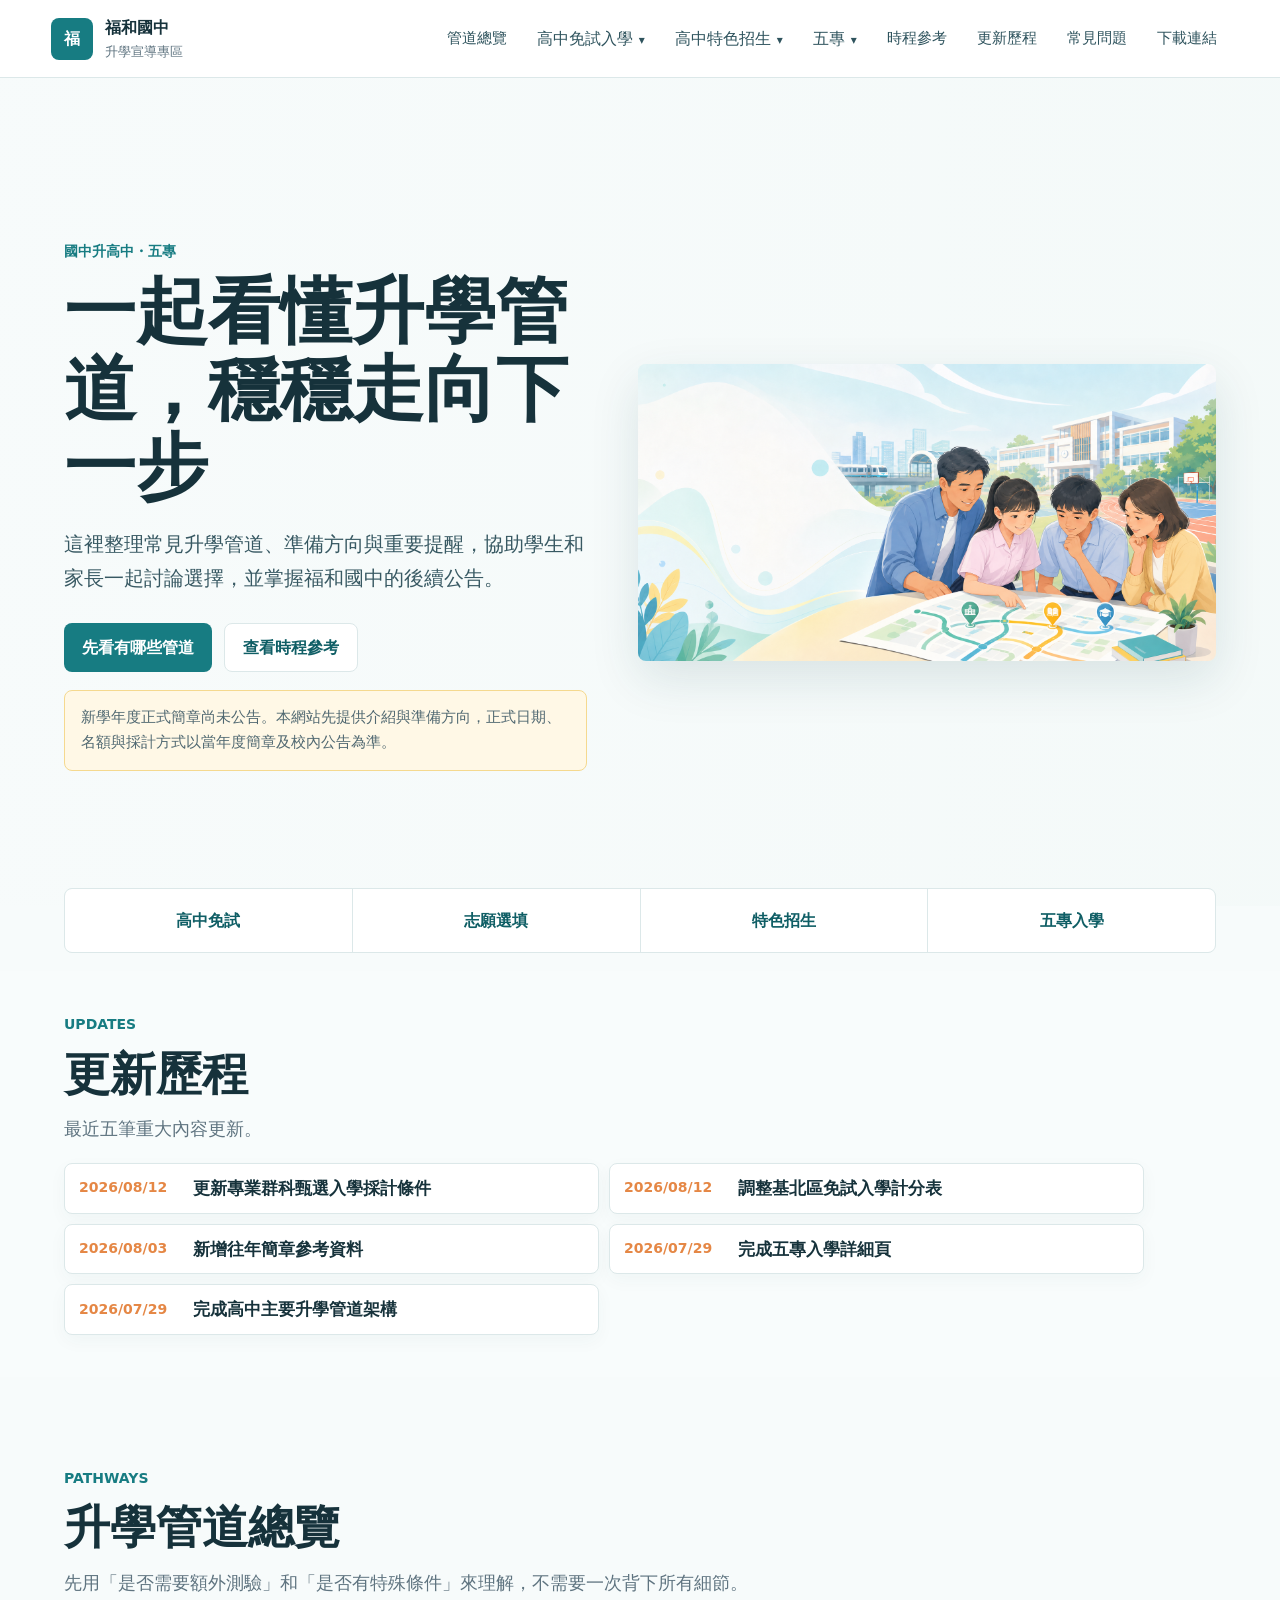
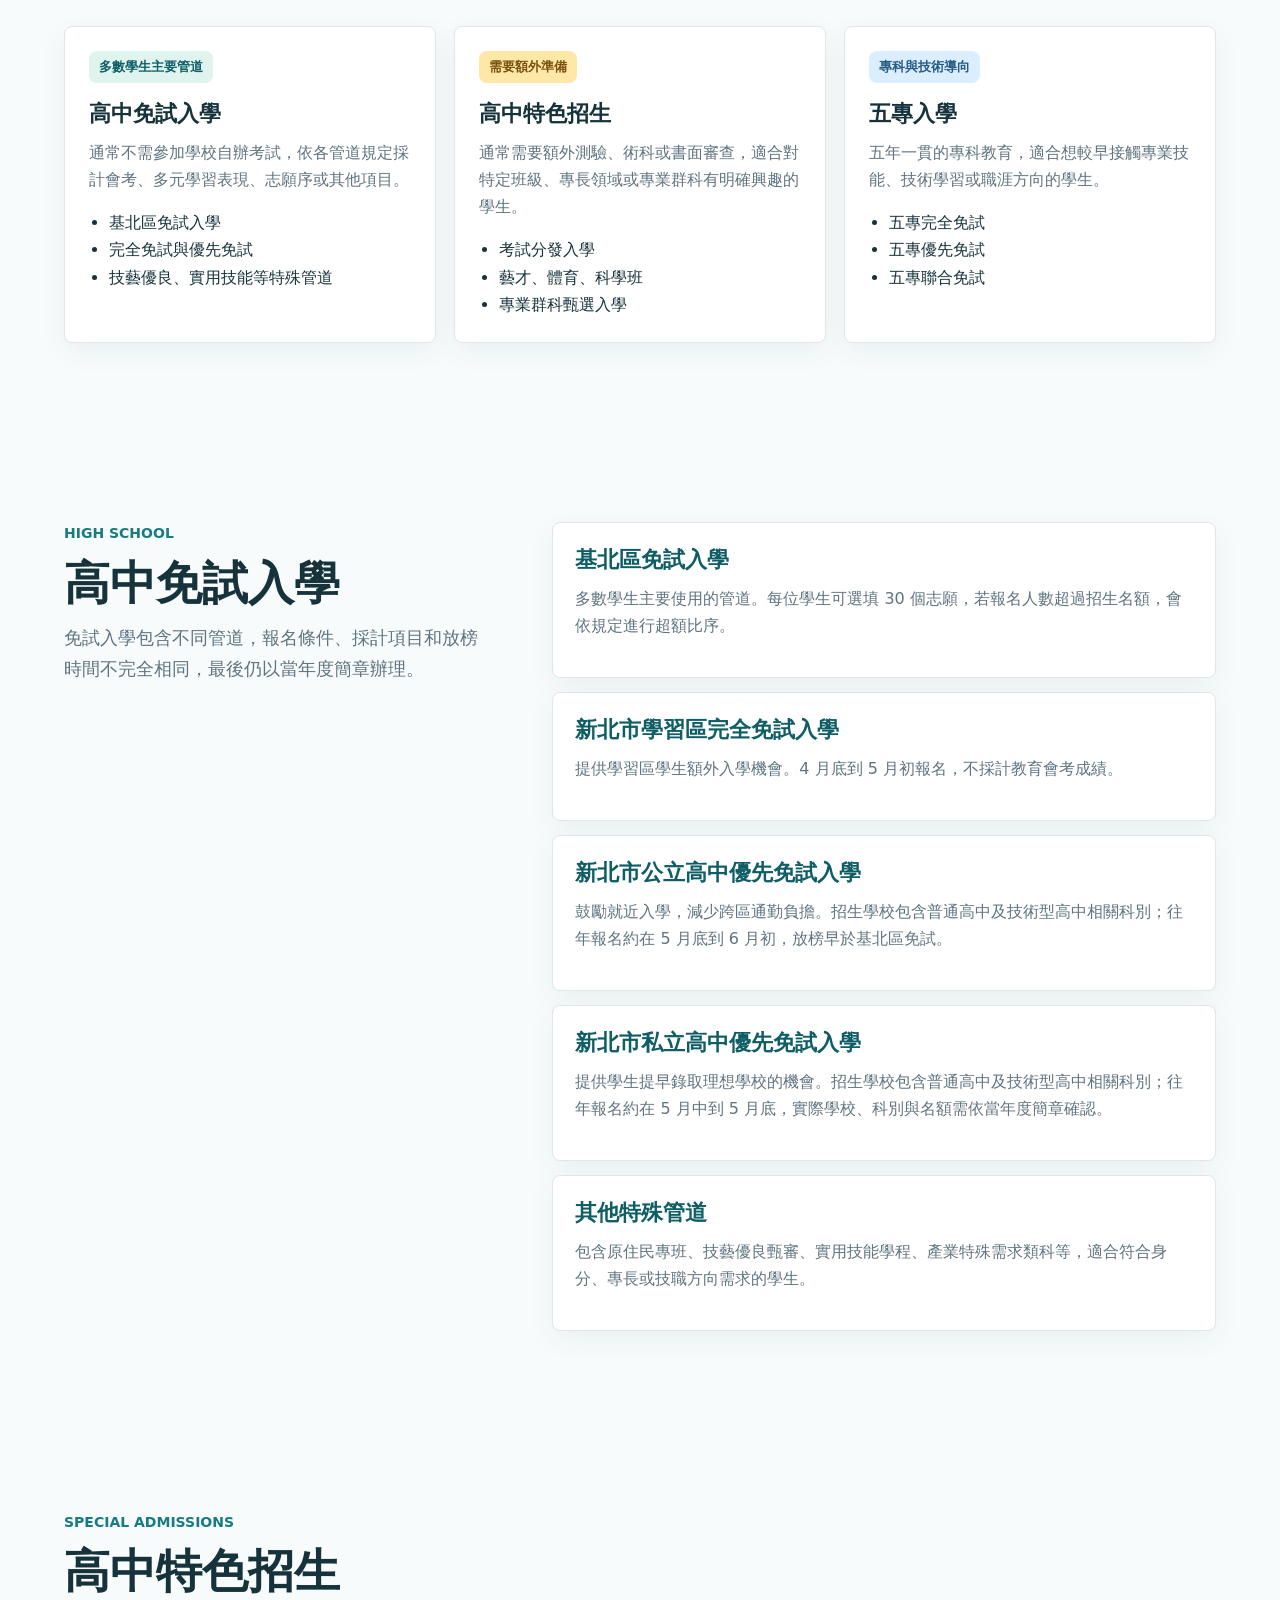
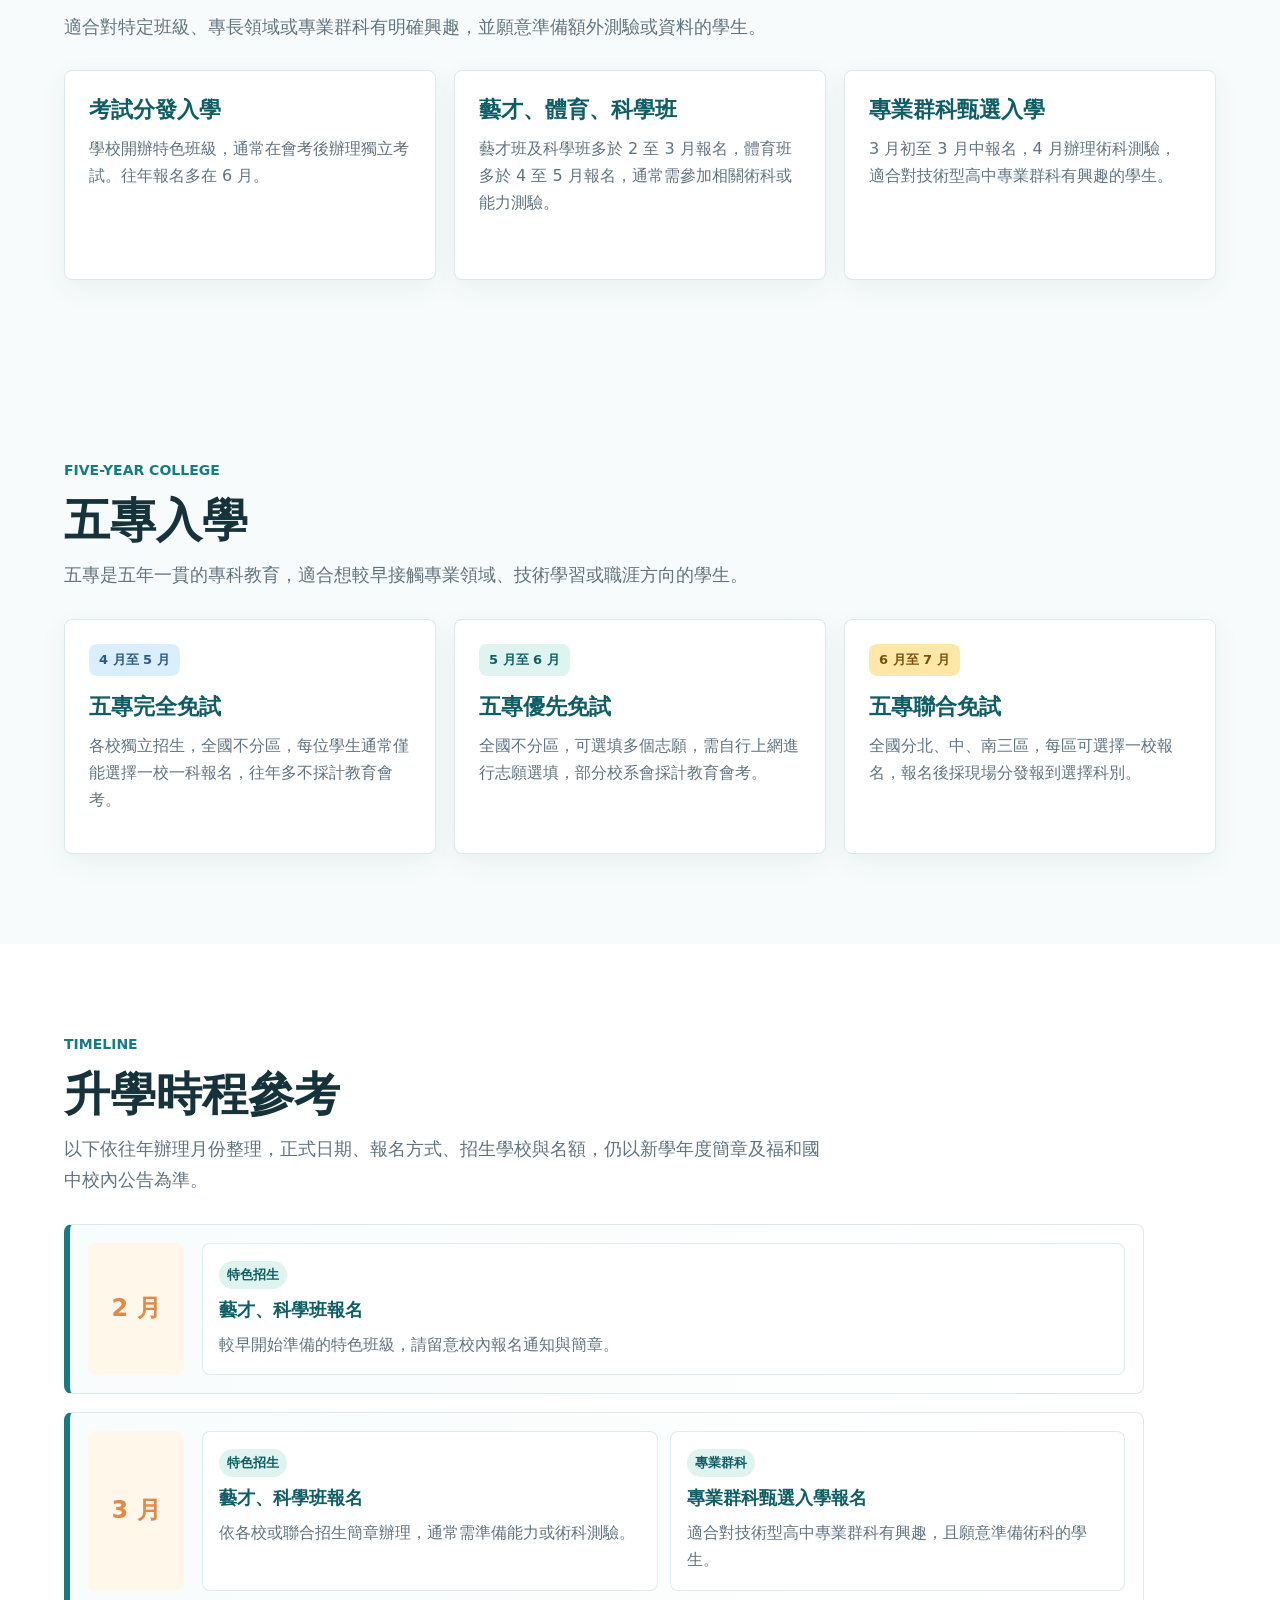
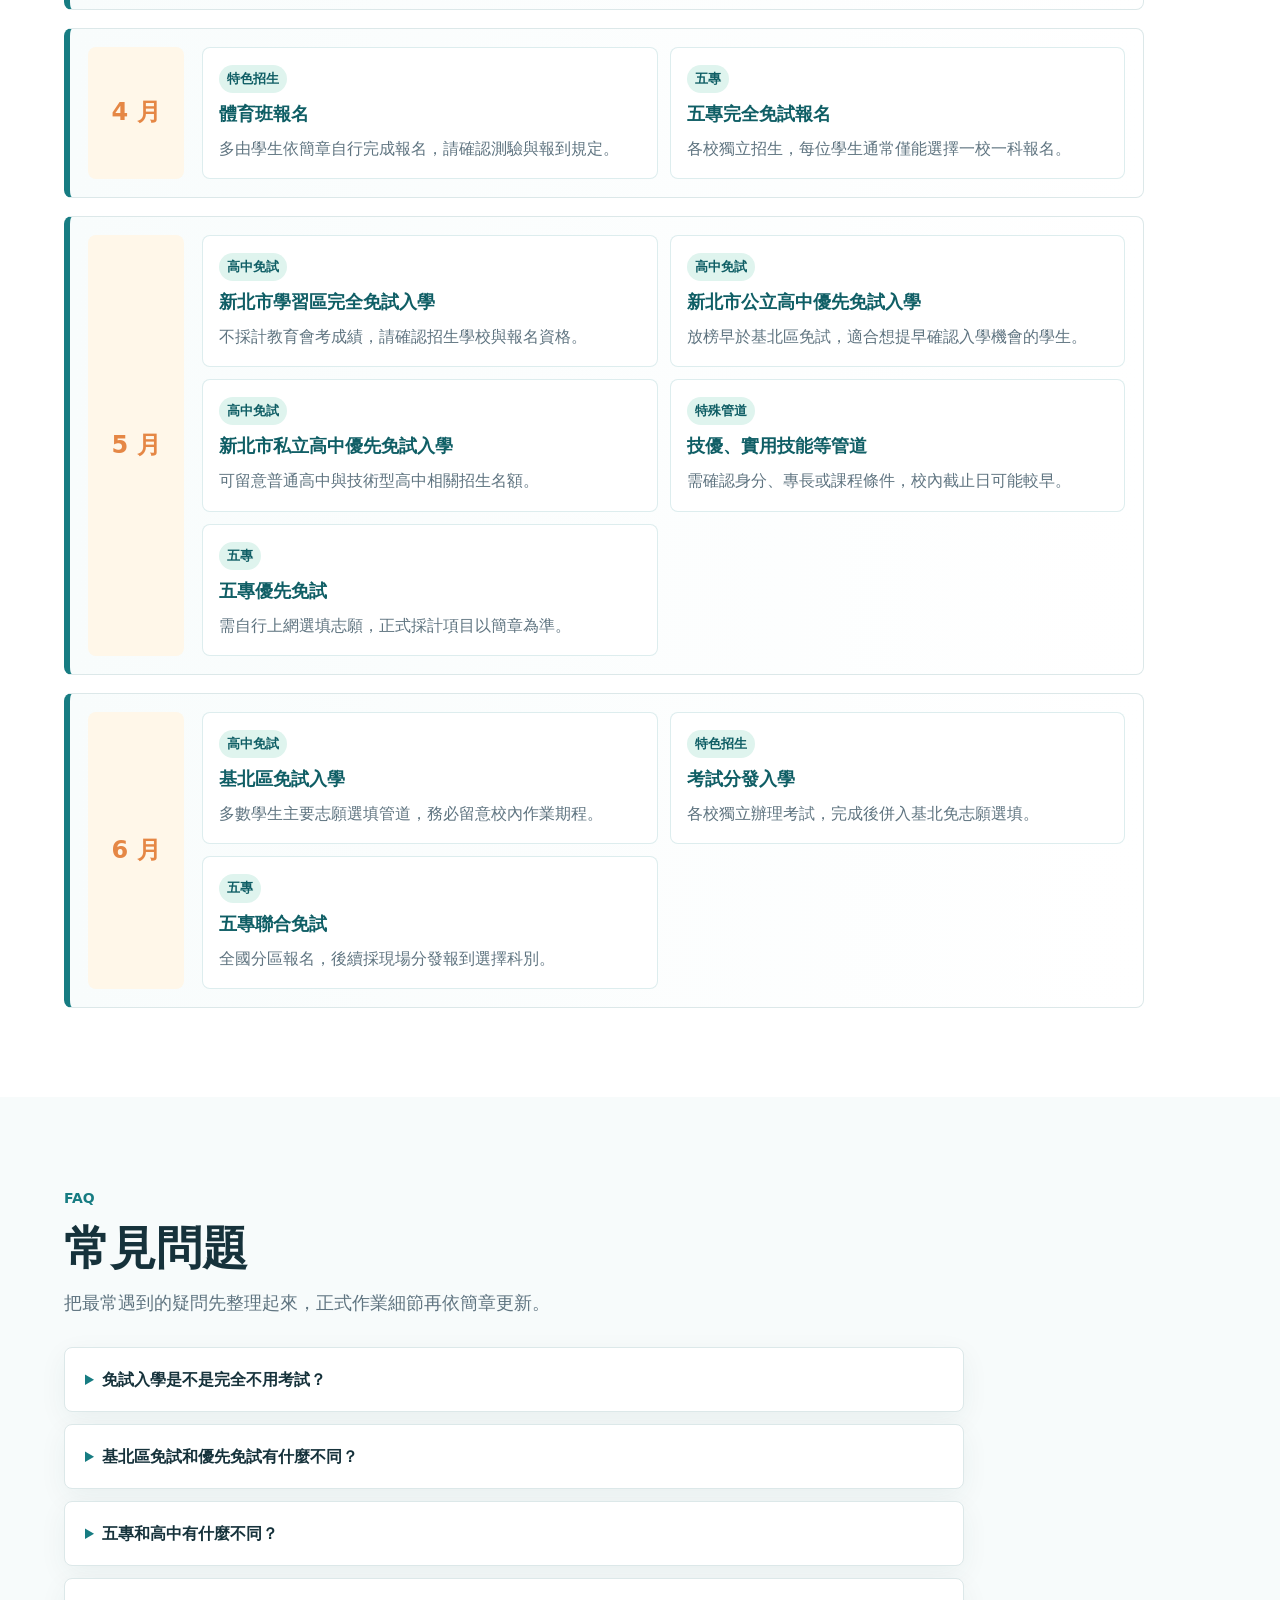
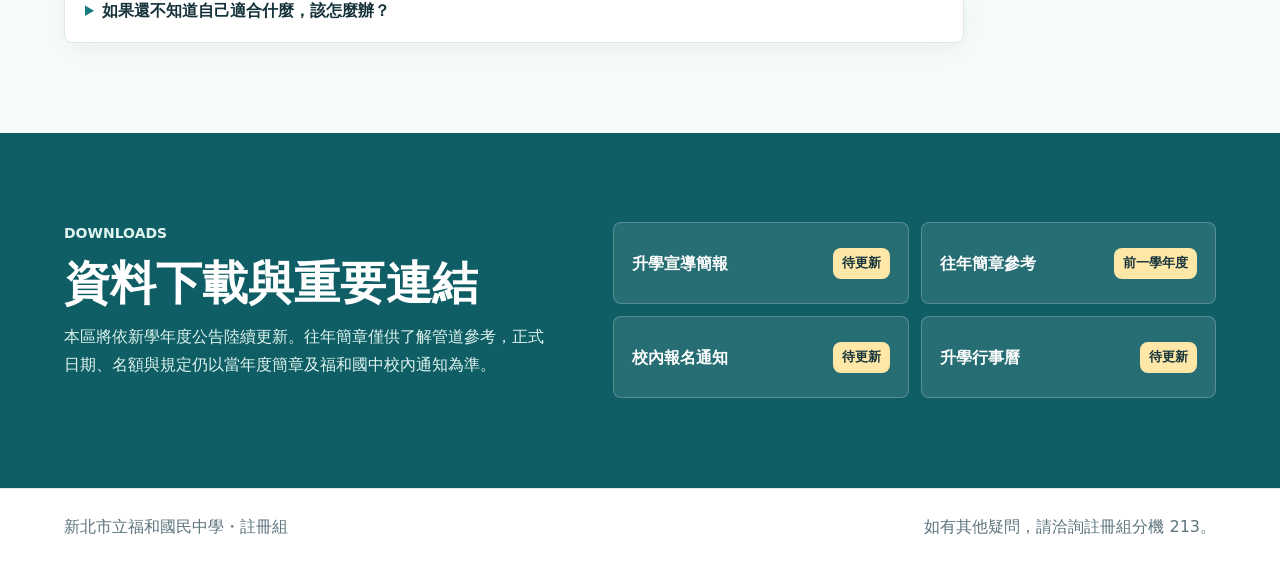
==== index.html @ b611c1af "update index.html" ====
﻿<!doctype html>
<html lang="zh-Hant">
  <head>
    <meta charset="utf-8" />
    <meta name="viewport" content="width=device-width, initial-scale=1" />
    <title>福和國中升學宣導專區</title>
    <link rel="stylesheet" href="styles.css" />
  </head>
  <body>
    <header class="site-header">
      <a class="brand" href="#top" aria-label="回到首頁">
        <span class="brand-mark">福</span>
        <span>
          <strong>福和國中</strong>
          <small>升學宣導專區</small>
        </span>
      </a>
      <button class="nav-toggle" type="button" aria-expanded="false" aria-controls="site-nav">選單</button>
      <nav id="site-nav" class="site-nav" aria-label="主要導覽">
        <a href="#pathways">管道總覽</a>
        <div class="nav-group">
          <button class="nav-menu-button" type="button" aria-expanded="false">高中免試入學</button>
          <div class="nav-menu">
            <a href="beiji.html">基北區免試入學</a>
            <a href="learning-area.html">新北市學習區完全免試入學</a>
            <a href="public-priority.html">新北市公立高中優先免試入學</a>
            <a href="private-priority.html">新北市私立高中優先免試入學</a>
            <a href="special-pathways.html">其他特殊管道</a>
          </div>
        </div>
        <div class="nav-group">
          <button class="nav-menu-button" type="button" aria-expanded="false">高中特色招生</button>
          <div class="nav-menu">
            <a href="special-exam.html">考試分發入學</a>
            <a href="special-classes.html">藝才、體育、科學班</a>
            <a href="professional-groups.html">專業群科</a>
          </div>
        </div>
        <div class="nav-group">
          <button class="nav-menu-button" type="button" aria-expanded="false">五專</button>
          <div class="nav-menu">
            <a href="five-year-complete.html">五專完全免試</a>
            <a href="five-year-priority.html">五專優先免試</a>
            <a href="five-year-joint.html">五專聯合免試</a>
          </div>
        </div>
        <a href="#timeline">時程參考</a>
        <a href="#updates">更新歷程</a>
        <a href="#faq">常見問題</a>
        <a href="#downloads">下載連結</a>
      </nav>
    </header>

    <main id="top">
      <section class="hero">
        <div class="hero-copy">
          <p class="eyebrow">國中升高中・五專</p>
          <h1>一起看懂升學管道，穩穩走向下一步</h1>
          <p class="lead">
            這裡整理常見升學管道、準備方向與重要提醒，協助學生和家長一起討論選擇，並掌握福和國中的後續公告。
          </p>
          <div class="hero-actions">
            <a class="button primary" href="#pathways">先看有哪些管道</a>
            <a class="button secondary" href="#timeline">查看時程參考</a>
          </div>
          <p class="notice">
            新學年度正式簡章尚未公告。本網站先提供介紹與準備方向，正式日期、名額與採計方式以當年度簡章及校內公告為準。
          </p>
        </div>
        <div class="hero-image" aria-label="學生與家長一起討論升學路徑的插圖">
          <img src="assets/hero-guidance-fuhe-uniform.png" alt="" />
        </div>
      </section>

      <section class="quick-links" aria-label="快速入口">
        <a href="#high-school">高中免試</a>
        <a href="beiji.html">志願選填</a>
        <a href="#special">特色招生</a>
        <a href="#five-year">五專入學</a>
      </section>

      <section class="section updates-section" id="updates">
        <div class="section-heading compact-heading">
          <p class="eyebrow">Updates</p>
          <h2>更新歷程</h2>
          <p>最近五筆重大內容更新。</p>
        </div>
        <div class="update-list" aria-label="網站重大更新歷程">
          <article>
            <time datetime="2026-08-12">2026/08/12</time>
            <h3>更新專業群科甄選入學採計條件</h3>
          </article>
          <article>
            <time datetime="2026-08-12">2026/08/12</time>
            <h3>調整基北區免試入學計分表</h3>
          </article>
          <article>
            <time datetime="2026-08-03">2026/08/03</time>
            <h3>新增往年簡章參考資料</h3>
          </article>
          <article>
            <time datetime="2026-07-29">2026/07/29</time>
            <h3>完成五專入學詳細頁</h3>
          </article>
          <article>
            <time datetime="2026-07-29">2026/07/29</time>
            <h3>完成高中主要升學管道架構</h3>
          </article>
        </div>
      </section>

      <section class="section" id="pathways">
        <div class="section-heading">
          <p class="eyebrow">Pathways</p>
          <h2>升學管道總覽</h2>
          <p>先用「是否需要額外測驗」和「是否有特殊條件」來理解，不需要一次背下所有細節。</p>
        </div>

        <div class="cards three">
          <article class="card">
            <span class="tag calm">多數學生主要管道</span>
            <h3>高中免試入學</h3>
            <p>通常不需參加學校自辦考試，依各管道規定採計會考、多元學習表現、志願序或其他項目。</p>
            <ul>
              <li>基北區免試入學</li>
              <li>完全免試與優先免試</li>
              <li>技藝優良、實用技能等特殊管道</li>
            </ul>
          </article>
          <article class="card">
            <span class="tag warm">需要額外準備</span>
            <h3>高中特色招生</h3>
            <p>通常需要額外測驗、術科或書面審查，適合對特定班級、專長領域或專業群科有明確興趣的學生。</p>
            <ul>
              <li>考試分發入學</li>
              <li>藝才、體育、科學班</li>
              <li>專業群科甄選入學</li>
            </ul>
          </article>
          <article class="card">
            <span class="tag fresh">專科與技術導向</span>
            <h3>五專入學</h3>
            <p>五年一貫的專科教育，適合想較早接觸專業技能、技術學習或職涯方向的學生。</p>
            <ul>
              <li>五專完全免試</li>
              <li>五專優先免試</li>
              <li>五專聯合免試</li>
            </ul>
          </article>
        </div>
      </section>

      <section class="section split" id="high-school">
        <div class="section-heading sticky-heading">
          <p class="eyebrow">High School</p>
          <h2>高中免試入學</h2>
          <p>免試入學包含不同管道，報名條件、採計項目和放榜時間不完全相同，最後仍以當年度簡章辦理。</p>
        </div>
        <div class="info-list">
          <article>
            <h3><a href="beiji.html">基北區免試入學</a></h3>
            <p>多數學生主要使用的管道。每位學生可選填 30 個志願，若報名人數超過招生名額，會依規定進行超額比序。</p>
          </article>
          <article>
            <h3><a href="learning-area.html">新北市學習區完全免試入學</a></h3>
            <p>提供學習區學生額外入學機會。4 月底到 5 月初報名，不採計教育會考成績。</p>
          </article>
          <article>
            <h3><a href="public-priority.html">新北市公立高中優先免試入學</a></h3>
            <p>鼓勵就近入學，減少跨區通勤負擔。招生學校包含普通高中及技術型高中相關科別；往年報名約在 5 月底到 6 月初，放榜早於基北區免試。</p>
          </article>
          <article>
            <h3><a href="private-priority.html">新北市私立高中優先免試入學</a></h3>
            <p>提供學生提早錄取理想學校的機會。招生學校包含普通高中及技術型高中相關科別；往年報名約在 5 月中到 5 月底，實際學校、科別與名額需依當年度簡章確認。</p>
          </article>
          <article>
            <h3><a href="special-pathways.html">其他特殊管道</a></h3>
            <p>包含原住民專班、技藝優良甄審、實用技能學程、產業特殊需求類科等，適合符合身分、專長或技職方向需求的學生。</p>
          </article>
        </div>
      </section>

      <section class="section" id="special">
        <div class="section-heading">
          <p class="eyebrow">Special Admissions</p>
          <h2>高中特色招生</h2>
          <p>適合對特定班級、專長領域或專業群科有明確興趣，並願意準備額外測驗或資料的學生。</p>
        </div>
        <div class="cards three compact">
          <article class="card" id="special-exam">
            <h3><a href="special-exam.html">考試分發入學</a></h3>
            <p>學校開辦特色班級，通常在會考後辦理獨立考試。往年報名多在 6 月。</p>
          </article>
          <article class="card" id="special-classes">
            <h3><a href="special-classes.html">藝才、體育、科學班</a></h3>
            <p>藝才班及科學班多於 2 至 3 月報名，體育班多於 4 至 5 月報名，通常需參加相關術科或能力測驗。</p>
          </article>
          <article class="card" id="professional-groups">
            <h3><a href="professional-groups.html">專業群科甄選入學</a></h3>
            <p>3 月初至 3 月中報名，4 月辦理術科測驗，適合對技術型高中專業群科有興趣的學生。</p>
          </article>
        </div>
      </section>

      <section class="section" id="five-year">
        <div class="section-heading">
          <p class="eyebrow">Five-Year College</p>
          <h2>五專入學</h2>
          <p>五專是五年一貫的專科教育，適合想較早接觸專業領域、技術學習或職涯方向的學生。</p>
        </div>
        <div class="cards three compact">
          <article class="card" id="five-year-complete">
            <span class="tag fresh">4 月至 5 月</span>
            <h3><a href="five-year-complete.html">五專完全免試</a></h3>
            <p>各校獨立招生，全國不分區，每位學生通常僅能選擇一校一科報名，往年多不採計教育會考。</p>
          </article>
          <article class="card" id="five-year-priority">
            <span class="tag calm">5 月至 6 月</span>
            <h3><a href="five-year-priority.html">五專優先免試</a></h3>
            <p>全國不分區，可選填多個志願，需自行上網進行志願選填，部分校系會採計教育會考。</p>
          </article>
          <article class="card" id="five-year-joint">
            <span class="tag warm">6 月至 7 月</span>
            <h3><a href="five-year-joint.html">五專聯合免試</a></h3>
            <p>全國分北、中、南三區，每區可選擇一校報名，報名後採現場分發報到選擇科別。</p>
          </article>
        </div>
      </section>

      <section class="section timeline-section" id="timeline">
        <div class="section-heading">
          <p class="eyebrow">Timeline</p>
          <h2>升學時程參考</h2>
          <p>以下依往年辦理月份整理，正式日期、報名方式、招生學校與名額，仍以新學年度簡章及福和國中校內公告為準。</p>
        </div>
        <ol class="timeline">
          <li>
            <span>2 月</span>
            <div class="timeline-items">
              <article class="timeline-entry">
                <small>特色招生</small>
                <a href="special-classes.html">藝才、科學班報名</a>
                <p>較早開始準備的特色班級，請留意校內報名通知與簡章。</p>
              </article>
            </div>
          </li>
          <li>
            <span>3 月</span>
            <div class="timeline-items">
              <article class="timeline-entry">
                <small>特色招生</small>
                <a href="special-classes.html">藝才、科學班報名</a>
                <p>依各校或聯合招生簡章辦理，通常需準備能力或術科測驗。</p>
              </article>
              <article class="timeline-entry">
                <small>專業群科</small>
                <a href="professional-groups.html">專業群科甄選入學報名</a>
                <p>適合對技術型高中專業群科有興趣，且願意準備術科的學生。</p>
              </article>
            </div>
          </li>
          <li>
            <span>4 月</span>
            <div class="timeline-items">
              <article class="timeline-entry">
                <small>特色招生</small>
                <a href="special-classes.html">體育班報名</a>
                <p>多由學生依簡章自行完成報名，請確認測驗與報到規定。</p>
              </article>
              <article class="timeline-entry">
                <small>五專</small>
                <a href="five-year-complete.html">五專完全免試報名</a>
                <p>各校獨立招生，每位學生通常僅能選擇一校一科報名。</p>
              </article>
            </div>
          </li>
          <li>
            <span>5 月</span>
            <div class="timeline-items">
              <article class="timeline-entry">
                <small>高中免試</small>
                <a href="learning-area.html">新北市學習區完全免試入學</a>
                <p>不採計教育會考成績，請確認招生學校與報名資格。</p>
              </article>
              <article class="timeline-entry">
                <small>高中免試</small>
                <a href="public-priority.html">新北市公立高中優先免試入學</a>
                <p>放榜早於基北區免試，適合想提早確認入學機會的學生。</p>
              </article>
              <article class="timeline-entry">
                <small>高中免試</small>
                <a href="private-priority.html">新北市私立高中優先免試入學</a>
                <p>可留意普通高中與技術型高中相關招生名額。</p>
              </article>
              <article class="timeline-entry">
                <small>特殊管道</small>
                <a href="special-pathways.html">技優、實用技能等管道</a>
                <p>需確認身分、專長或課程條件，校內截止日可能較早。</p>
              </article>
              <article class="timeline-entry">
                <small>五專</small>
                <a href="five-year-priority.html">五專優先免試</a>
                <p>需自行上網選填志願，正式採計項目以簡章為準。</p>
              </article>
            </div>
          </li>
          <li>
            <span>6 月</span>
            <div class="timeline-items">
              <article class="timeline-entry">
                <small>高中免試</small>
                <a href="beiji.html">基北區免試入學</a>
                <p>多數學生主要志願選填管道，務必留意校內作業期程。</p>
              </article>
              <article class="timeline-entry">
                <small>特色招生</small>
                <a href="special-exam.html">考試分發入學</a>
                <p>各校獨立辦理考試，完成後併入基北免志願選填。</p>
              </article>
              <article class="timeline-entry">
                <small>五專</small>
                <a href="five-year-joint.html">五專聯合免試</a>
                <p>全國分區報名，後續採現場分發報到選擇科別。</p>
              </article>
            </div>
          </li>
        </ol>
      </section>

      <section class="section" id="faq">
        <div class="section-heading">
          <p class="eyebrow">FAQ</p>
          <h2>常見問題</h2>
          <p>把最常遇到的疑問先整理起來，正式作業細節再依簡章更新。</p>
        </div>
        <div class="faq-list">
          <details>
            <summary>免試入學是不是完全不用考試？</summary>
            <p>通常不需要參加各校另外舉辦的入學考試，但部分管道仍會採計國中教育會考、多元學習表現、志願序或其他項目。</p>
          </details>
          <details>
            <summary>基北區免試和優先免試有什麼不同？</summary>
            <p>基北區免試是多數學生主要使用的管道，可選填多個志願。優先免試通常讓學生提早報名特定學校，報名學校數較少，辦理時間也較早。</p>
          </details>
          <details>
            <summary>五專和高中有什麼不同？</summary>
            <p>五專是五年一貫的專科教育，較早進入專業領域學習。普通高中、技術型高中、綜合型高中與五專的課程安排、學習重點和未來進路不同。</p>
          </details>
          <details>
            <summary>如果還不知道自己適合什麼，該怎麼辦？</summary>
            <p>可以先了解普通高中、技術型高中、綜合型高中與五專差異，列出感興趣或不排斥的學校與科別，再和導師、輔導老師、家人討論。</p>
          </details>
        </div>
      </section>

      <section class="section downloads" id="downloads">
        <div>
          <p class="eyebrow">Downloads</p>
          <h2>資料下載與重要連結</h2>
          <p>本區將依新學年度公告陸續更新。往年簡章僅供了解管道參考，正式日期、名額與規定仍以當年度簡章及福和國中校內通知為準。</p>
        </div>
        <div class="download-grid">
          <a href="#" aria-disabled="true">升學宣導簡報<span>待更新</span></a>
          <a href="https://drive.google.com/drive/u/0/folders/1i0nspCQIE1HU7EPEcooNxf0yfDHNIeZe" target="_blank" rel="noopener">往年簡章參考<span>前一學年度</span></a>
          <a href="#" aria-disabled="true">校內報名通知<span>待更新</span></a>
          <a href="#" aria-disabled="true">升學行事曆<span>待更新</span></a>
        </div>
      </section>
    </main>

    <footer class="site-footer">
      <p>新北市立福和國民中學・註冊組</p>
      <p>如有其他疑問，請洽詢註冊組分機 213。</p>
    </footer>

    <script src="script.js"></script>
  </body>
</html>
---- styles.css ----
﻿:root {
  --ink: #16323b;
  --muted: #5f7480;
  --line: #dce8e9;
  --paper: #ffffff;
  --soft: #f3f9f8;
  --teal: #177c82;
  --teal-dark: #0f5e65;
  --mint: #dff4ee;
  --yellow: #ffe7a7;
  --orange: #e58745;
  --blue: #dbeeff;
  --shadow: 0 18px 50px rgba(18, 65, 72, 0.12);
  font-family: "Noto Sans TC", "Microsoft JhengHei", system-ui, sans-serif;
}

* {
  box-sizing: border-box;
}

html {
  scroll-behavior: smooth;
}

body {
  margin: 0;
  color: var(--ink);
  background: #f7fbfb;
  line-height: 1.7;
}

a {
  color: inherit;
  text-decoration: none;
}

.site-header {
  position: sticky;
  top: 0;
  z-index: 10;
  display: flex;
  align-items: center;
  justify-content: space-between;
  gap: 24px;
  padding: 14px clamp(18px, 4vw, 56px);
  background: rgba(255, 255, 255, 0.92);
  border-bottom: 1px solid var(--line);
  backdrop-filter: blur(16px);
}

.brand {
  display: inline-flex;
  align-items: center;
  gap: 12px;
  min-width: 190px;
}

.brand-mark {
  display: grid;
  width: 42px;
  height: 42px;
  place-items: center;
  color: #fff;
  background: var(--teal);
  border-radius: 8px;
  font-weight: 800;
}

.brand strong,
.brand small {
  display: block;
}

.brand small {
  color: var(--muted);
  font-size: 13px;
}

.site-nav {
  display: flex;
  align-items: center;
  justify-content: flex-end;
  flex-wrap: wrap;
  gap: 6px;
}

.site-nav a,
.nav-menu-button,
.nav-toggle {
  padding: 9px 12px;
  border-radius: 8px;
  color: #2e535d;
  font-size: 15px;
}

.site-nav a:hover,
.nav-menu-button:hover,
.nav-group.open .nav-menu-button {
  background: var(--mint);
  color: var(--teal-dark);
}

.nav-group {
  position: relative;
}

.nav-menu-button {
  border: 0;
  background: transparent;
  cursor: pointer;
  font: inherit;
}

.nav-menu-button::after {
  content: "▾";
  margin-left: 6px;
  font-size: 12px;
}

.nav-menu {
  position: absolute;
  top: calc(100% + 8px);
  right: 0;
  z-index: 20;
  display: none;
  min-width: 240px;
  padding: 8px;
  background: #fff;
  border: 1px solid var(--line);
  border-radius: 8px;
  box-shadow: var(--shadow);
}

.nav-menu a {
  display: block;
  padding: 10px 12px;
  white-space: nowrap;
}

.nav-group:hover .nav-menu,
.nav-group:focus-within .nav-menu,
.nav-group.open .nav-menu {
  display: block;
}

.nav-toggle {
  display: none;
  border: 1px solid var(--line);
  background: #fff;
}

.hero {
  display: grid;
  grid-template-columns: minmax(0, 0.95fr) minmax(320px, 1.05fr);
  align-items: center;
  gap: clamp(24px, 4vw, 56px);
  min-height: calc(100vh - 72px);
  padding: clamp(36px, 6vw, 78px) clamp(18px, 5vw, 72px) 36px;
  background:
    linear-gradient(90deg, rgba(247, 251, 251, 0.96), rgba(247, 251, 251, 0.72) 48%, rgba(247, 251, 251, 0.25)),
    var(--soft);
}

.hero-copy {
  max-width: 720px;
}

.eyebrow {
  margin: 0 0 10px;
  color: var(--teal);
  font-size: 14px;
  font-weight: 800;
  letter-spacing: 0;
  text-transform: uppercase;
}

h1,
h2,
h3,
p {
  margin-top: 0;
}

h1 {
  margin-bottom: 20px;
  font-size: clamp(40px, 6vw, 72px);
  line-height: 1.08;
  letter-spacing: 0;
}

h2 {
  margin-bottom: 12px;
  font-size: clamp(30px, 4vw, 46px);
  line-height: 1.2;
  letter-spacing: 0;
}

h3 {
  margin-bottom: 10px;
  font-size: 22px;
  line-height: 1.35;
  letter-spacing: 0;
}

.lead {
  color: #385963;
  font-size: 20px;
}

.hero-actions {
  display: flex;
  flex-wrap: wrap;
  gap: 12px;
  margin: 28px 0 18px;
}

.button {
  display: inline-flex;
  align-items: center;
  justify-content: center;
  min-height: 46px;
  padding: 10px 18px;
  border-radius: 8px;
  font-weight: 800;
}

.button.primary {
  color: #fff;
  background: var(--teal);
}

.button.secondary {
  color: var(--teal-dark);
  background: #fff;
  border: 1px solid var(--line);
}

.notice {
  max-width: 680px;
  padding: 14px 16px;
  color: #506871;
  background: #fff8e6;
  border: 1px solid #f5d98f;
  border-radius: 8px;
  font-size: 15px;
}

.hero-image {
  align-self: center;
  min-height: 0;
  aspect-ratio: 1750 / 899;
  overflow: hidden;
  border-radius: 8px;
  background: #eaf7f4;
  box-shadow: var(--shadow);
}

.hero-image img {
  width: 100%;
  height: 100%;
  min-height: 0;
  display: block;
  object-fit: contain;
  object-position: center;
}

.quick-links {
  display: grid;
  grid-template-columns: repeat(4, 1fr);
  gap: 1px;
  margin: 0 clamp(18px, 5vw, 72px);
  overflow: hidden;
  border: 1px solid var(--line);
  border-radius: 8px;
  background: var(--line);
  transform: translateY(-18px);
}

.quick-links a {
  padding: 18px 20px;
  background: #fff;
  color: var(--teal-dark);
  font-weight: 800;
  text-align: center;
}

.quick-links a:hover {
  background: var(--mint);
}

.section {
  padding: clamp(54px, 7vw, 90px) clamp(18px, 5vw, 72px);
}

.section-heading {
  max-width: 760px;
  margin-bottom: 28px;
}

.section-heading p:not(.eyebrow) {
  color: var(--muted);
  font-size: 18px;
}

.cards {
  display: grid;
  gap: 18px;
}

.cards.three {
  grid-template-columns: repeat(3, 1fr);
}

.card,
.info-list article,
.role-grid article,
.score-grid article,
details {
  background: var(--paper);
  border: 1px solid var(--line);
  border-radius: 8px;
  box-shadow: 0 8px 28px rgba(18, 65, 72, 0.06);
}

.card {
  padding: 24px;
}

.card p,
.info-list p,
.role-grid li,
.score-grid p,
details p {
  color: var(--muted);
}

.card ul,
.role-grid ul {
  margin: 16px 0 0;
  padding-left: 20px;
}

.tag {
  display: inline-flex;
  margin-bottom: 16px;
  padding: 5px 10px;
  border-radius: 8px;
  font-size: 13px;
  font-weight: 800;
}

.tag.calm {
  color: #0f5e65;
  background: var(--mint);
}

.tag.warm {
  color: #79510d;
  background: var(--yellow);
}

.tag.fresh {
  color: #275b84;
  background: var(--blue);
}

.split {
  display: grid;
  grid-template-columns: minmax(260px, 0.78fr) minmax(0, 1.22fr);
  gap: clamp(24px, 5vw, 72px);
}

.split.reverse {
  grid-template-columns: minmax(0, 1.15fr) minmax(260px, 0.85fr);
}

.split.reverse .section-heading {
  order: 2;
}

.sticky-heading {
  position: sticky;
  top: 96px;
  align-self: start;
}

.info-list {
  display: grid;
  gap: 14px;
}

.info-list article {
  padding: 22px;
}

.info-list h3 a,
.card h3 a {
  color: var(--teal-dark);
  text-decoration: underline;
  text-decoration-color: transparent;
  text-underline-offset: 5px;
  transition:
    color 0.18s ease,
    text-decoration-color 0.18s ease;
}

.info-list h3 a:hover,
.info-list h3 a:focus-visible,
.card h3 a:hover,
.card h3 a:focus-visible {
  color: var(--teal);
  text-decoration-color: currentColor;
}

.highlight {
  background: #eaf7f4;
}

.score-grid {
  display: grid;
  grid-template-columns: repeat(3, 1fr);
  gap: 16px;
  margin-bottom: 18px;
}

.score-grid article {
  padding: 24px;
  border-color: #c8dfdf;
}

.score-grid span {
  display: inline-block;
  margin-bottom: 10px;
  color: var(--orange);
  font-size: 30px;
  font-weight: 900;
}

.role-grid {
  display: grid;
  grid-template-columns: repeat(2, 1fr);
  gap: 18px;
}

.role-grid article {
  padding: 24px;
}

.compact .card {
  min-height: 210px;
}

.compare-table {
  overflow-x: auto;
  border: 1px solid var(--line);
  border-radius: 8px;
  background: #fff;
}

table {
  width: 100%;
  min-width: 620px;
  border-collapse: collapse;
}

th,
td {
  padding: 18px;
  border-bottom: 1px solid var(--line);
  text-align: left;
  vertical-align: top;
}

th {
  color: var(--teal-dark);
  background: var(--mint);
}

tr:last-child td {
  border-bottom: 0;
}

.score-note {
  display: grid;
  gap: 8px;
  margin: 0;
  padding-left: 20px;
}

.score-note li {
  color: var(--muted);
  line-height: 1.7;
}

.score-note strong {
  color: var(--teal-dark);
}

.timeline-section {
  background: #fff;
}

.timeline {
  display: grid;
  gap: 18px;
  max-width: 1080px;
  margin: 0;
  padding: 0;
  list-style: none;
}

.timeline li {
  display: grid;
  grid-template-columns: 96px 1fr;
  gap: 18px;
  padding: 18px;
  border: 1px solid var(--line);
  border-left: 6px solid var(--teal);
  border-radius: 8px;
  background: linear-gradient(90deg, #f8fcfc 0, #fff 100%);
}

.timeline span {
  display: flex;
  align-items: center;
  justify-content: center;
  min-height: 70px;
  border-radius: 8px;
  color: var(--orange);
  background: #fff7e9;
  font-size: 24px;
  font-weight: 900;
}

.timeline-items {
  display: grid;
  grid-template-columns: repeat(2, minmax(0, 1fr));
  gap: 12px;
}

.timeline-entry {
  min-height: 132px;
  padding: 16px;
  border: 1px solid rgba(18, 126, 132, 0.14);
  border-radius: 8px;
  background: #fff;
}

.timeline-entry:only-child {
  grid-column: 1 / -1;
}

.timeline-entry small {
  display: inline-flex;
  margin-bottom: 8px;
  padding: 3px 8px;
  border-radius: 999px;
  color: var(--teal-dark);
  background: var(--mint);
  font-size: 13px;
  font-weight: 900;
}

.timeline-entry a,
.timeline-entry strong {
  display: block;
  color: var(--teal-dark);
  font-size: 18px;
  line-height: 1.45;
  font-weight: 900;
  text-decoration: none;
}

.timeline-entry a:hover {
  color: var(--orange);
}

.timeline-entry p {
  margin: 8px 0 0;
  color: var(--muted);
  line-height: 1.7;
}

.faq-list {
  display: grid;
  gap: 12px;
  max-width: 900px;
}

details {
  padding: 0 20px;
}

summary {
  cursor: pointer;
  padding: 18px 0;
  font-weight: 900;
}

summary::marker {
  color: var(--teal);
}

details p {
  margin-bottom: 20px;
}

.updates-section {
  padding-top: 42px;
  padding-bottom: 42px;
  background: #f8fcfc;
}

.update-list {
  display: grid;
  grid-template-columns: repeat(2, minmax(0, 1fr));
  gap: 10px;
  max-width: 1080px;
}

.update-list article {
  display: grid;
  grid-template-columns: 104px 1fr;
  align-items: center;
  gap: 10px;
  padding: 12px 14px;
  border: 1px solid var(--line);
  border-radius: 8px;
  background: #fff;
  box-shadow: 0 6px 18px rgba(18, 65, 72, 0.04);
}

.update-list time {
  color: var(--orange);
  font-size: 14px;
  font-weight: 900;
}

.update-list h3 {
  margin: 0;
  font-size: 17px;
  line-height: 1.45;
}

.update-list p {
  margin: 0;
  color: var(--muted);
  font-size: 15px;
  line-height: 1.6;
}

.compact-heading {
  margin-bottom: 18px;
}

.downloads {
  display: grid;
  grid-template-columns: minmax(260px, 0.9fr) minmax(0, 1.1fr);
  gap: clamp(24px, 5vw, 56px);
  color: #fff;
  background: var(--teal-dark);
}

.downloads .eyebrow,
.downloads p {
  color: #dff4ee;
}

.download-grid {
  display: grid;
  grid-template-columns: repeat(2, 1fr);
  gap: 12px;
}

.download-grid a {
  display: flex;
  align-items: center;
  justify-content: space-between;
  gap: 14px;
  min-height: 82px;
  padding: 18px;
  border: 1px solid rgba(255, 255, 255, 0.22);
  border-radius: 8px;
  background: rgba(255, 255, 255, 0.1);
  font-weight: 900;
}

.download-grid span {
  flex: 0 0 auto;
  padding: 4px 9px;
  border-radius: 8px;
  color: #17353c;
  background: var(--yellow);
  font-size: 13px;
}

.site-footer {
  display: flex;
  flex-wrap: wrap;
  justify-content: space-between;
  gap: 10px;
  padding: 24px clamp(18px, 5vw, 72px);
  color: #5d747d;
  background: #fff;
  border-top: 1px solid var(--line);
}

.site-footer p {
  margin: 0;
}

@media (max-width: 1040px) {
  .cards.three,
  .score-grid {
    grid-template-columns: repeat(2, 1fr);
  }

  .hero,
  .split,
  .split.reverse,
  .downloads {
    grid-template-columns: 1fr;
  }

  .split.reverse .section-heading {
    order: 0;
  }

  .sticky-heading {
    position: static;
  }
}

@media (max-width: 760px) {
  .site-header {
    align-items: flex-start;
  }

  .nav-toggle {
    display: inline-flex;
  }

  .site-nav {
    position: absolute;
    left: 18px;
    right: 18px;
    top: 74px;
    display: none;
    flex-direction: column;
    align-items: stretch;
    padding: 10px;
    background: #fff;
    border: 1px solid var(--line);
    border-radius: 8px;
    box-shadow: var(--shadow);
  }

  .site-nav.open {
    display: flex;
  }

  .site-nav a {
    padding: 12px;
  }

  .nav-group {
    width: 100%;
  }

  .nav-menu-button {
    width: 100%;
    padding: 12px;
    text-align: left;
  }

  .nav-menu {
    position: static;
    min-width: 0;
    margin: 2px 0 8px;
    padding: 6px;
    box-shadow: none;
  }

  .nav-group:hover .nav-menu {
    display: none;
  }

  .nav-group.open .nav-menu,
  .nav-group:focus-within .nav-menu {
    display: block;
  }

  .hero {
    min-height: auto;
    padding-top: 36px;
  }

  .hero-image,
  .hero-image img {
    min-height: 260px;
  }

  .quick-links,
  .cards.three,
  .score-grid,
  .role-grid,
  .download-grid {
    grid-template-columns: 1fr;
  }

  .quick-links {
    transform: none;
    margin-top: 18px;
  }

  .section {
    padding-top: 48px;
    padding-bottom: 48px;
  }

  .timeline li {
    grid-template-columns: 1fr;
    gap: 12px;
    min-height: auto;
  }

  .timeline-items {
    grid-template-columns: 1fr;
  }

  .timeline-entry {
    min-height: auto;
  }

  .update-list {
    grid-template-columns: 1fr;
  }

  .update-list article {
    grid-template-columns: 1fr;
    gap: 8px;
  }
}

.text-link {
  display: inline-flex;
  margin-top: 10px;
  color: var(--teal-dark);
  font-weight: 900;
}

.feature-panel {
  display: flex;
  align-items: center;
  justify-content: space-between;
  gap: 24px;
  padding: 28px;
  background: #fff;
  border: 1px solid #c8dfdf;
  border-radius: 8px;
  box-shadow: 0 8px 28px rgba(18, 65, 72, 0.06);
}

.feature-panel p {
  max-width: 760px;
  margin-bottom: 0;
  color: var(--muted);
}

.page-hero {
  padding: clamp(42px, 7vw, 88px) clamp(18px, 5vw, 72px);
  background: linear-gradient(135deg, #eaf7f4 0%, #f9fcfc 62%, #fff8e6 100%);
}

.page-hero .lead {
  max-width: 880px;
}

.breadcrumb {
  margin-bottom: 18px;
  color: var(--muted);
  font-size: 15px;
}

.breadcrumb a {
  color: var(--teal-dark);
  font-weight: 800;
}

.detail-layout {
  display: grid;
  grid-template-columns: 220px minmax(0, 1fr);
  gap: clamp(24px, 5vw, 64px);
}

.detail-nav {
  position: sticky;
  top: 96px;
  align-self: start;
  display: grid;
  gap: 8px;
  padding: 14px;
  background: #fff;
  border: 1px solid var(--line);
  border-radius: 8px;
}

.detail-nav a {
  padding: 10px 12px;
  border-radius: 8px;
  color: var(--teal-dark);
  font-weight: 800;
}

.detail-nav a:hover {
  background: var(--mint);
}

.detail-content {
  display: grid;
  gap: 54px;
}

.detail-section > h2 {
  font-size: clamp(28px, 3.5vw, 40px);
}

.step-list {
  display: grid;
  gap: 12px;
  margin: 22px 0 0;
  padding: 0;
  list-style: none;
}

.step-list li {
  display: flex;
  align-items: center;
  gap: 14px;
  padding: 16px 18px;
  background: #fff;
  border: 1px solid var(--line);
  border-radius: 8px;
}

.step-list span {
  display: grid;
  width: 34px;
  height: 34px;
  flex: 0 0 auto;
  place-items: center;
  color: #fff;
  background: var(--teal);
  border-radius: 8px;
  font-weight: 900;
}

@media (max-width: 1040px) {
  .detail-layout {
    grid-template-columns: 1fr;
  }

  .detail-nav {
    position: static;
    grid-template-columns: repeat(2, 1fr);
  }

  .feature-panel {
    align-items: flex-start;
    flex-direction: column;
  }
}

@media (max-width: 760px) {
  .detail-nav {
    grid-template-columns: 1fr;
  }
}
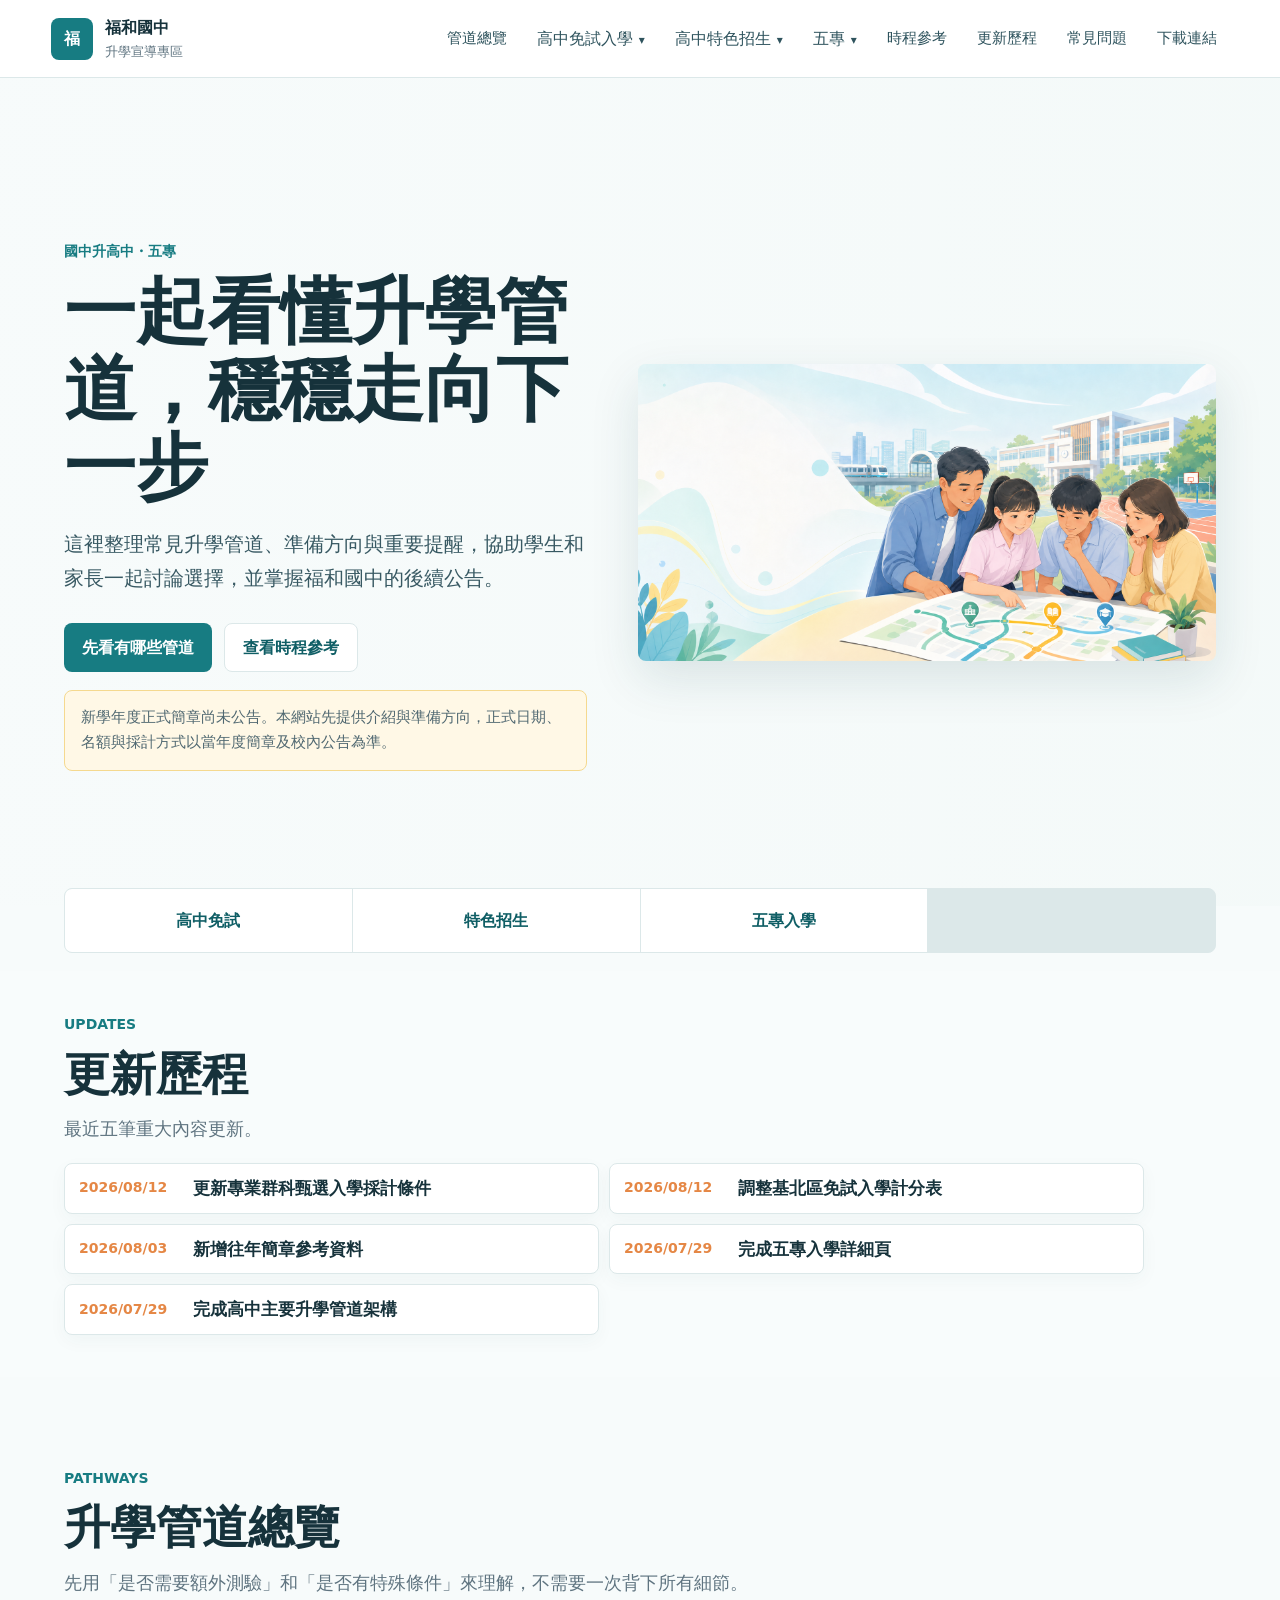
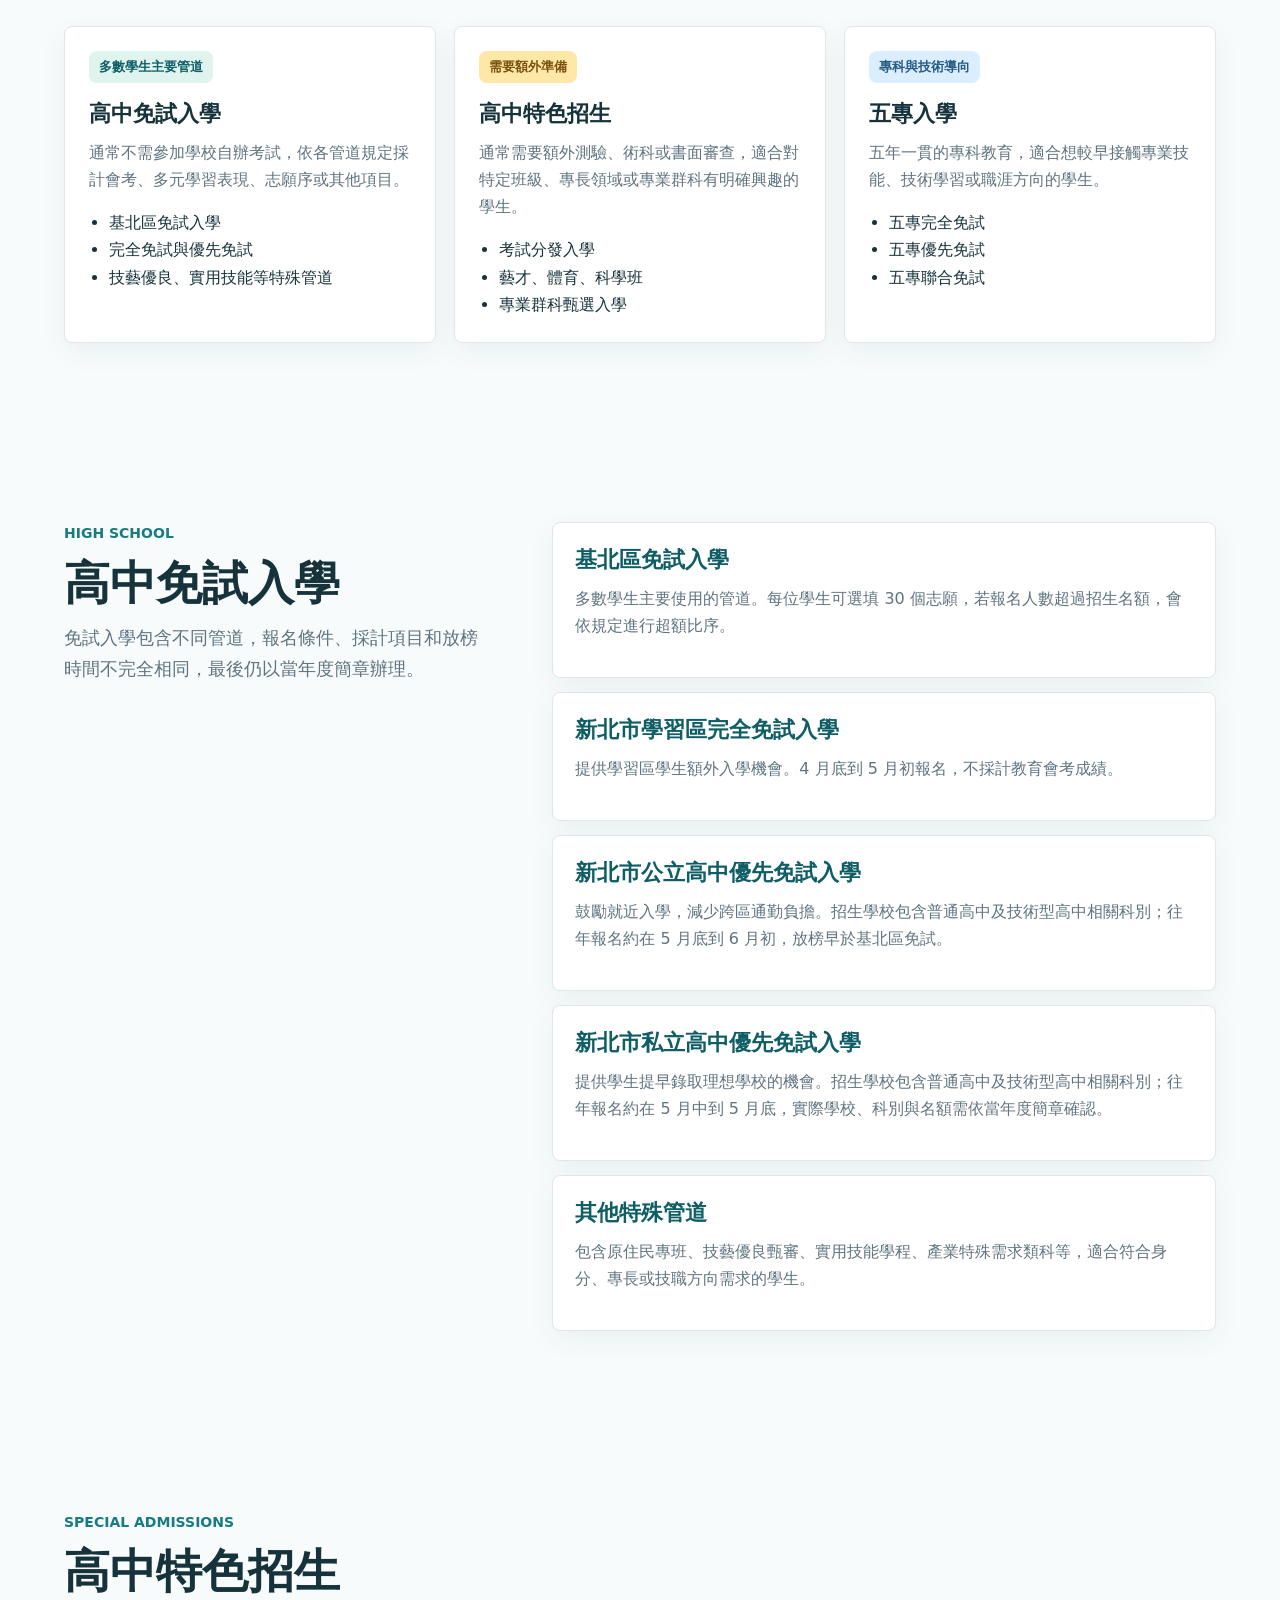
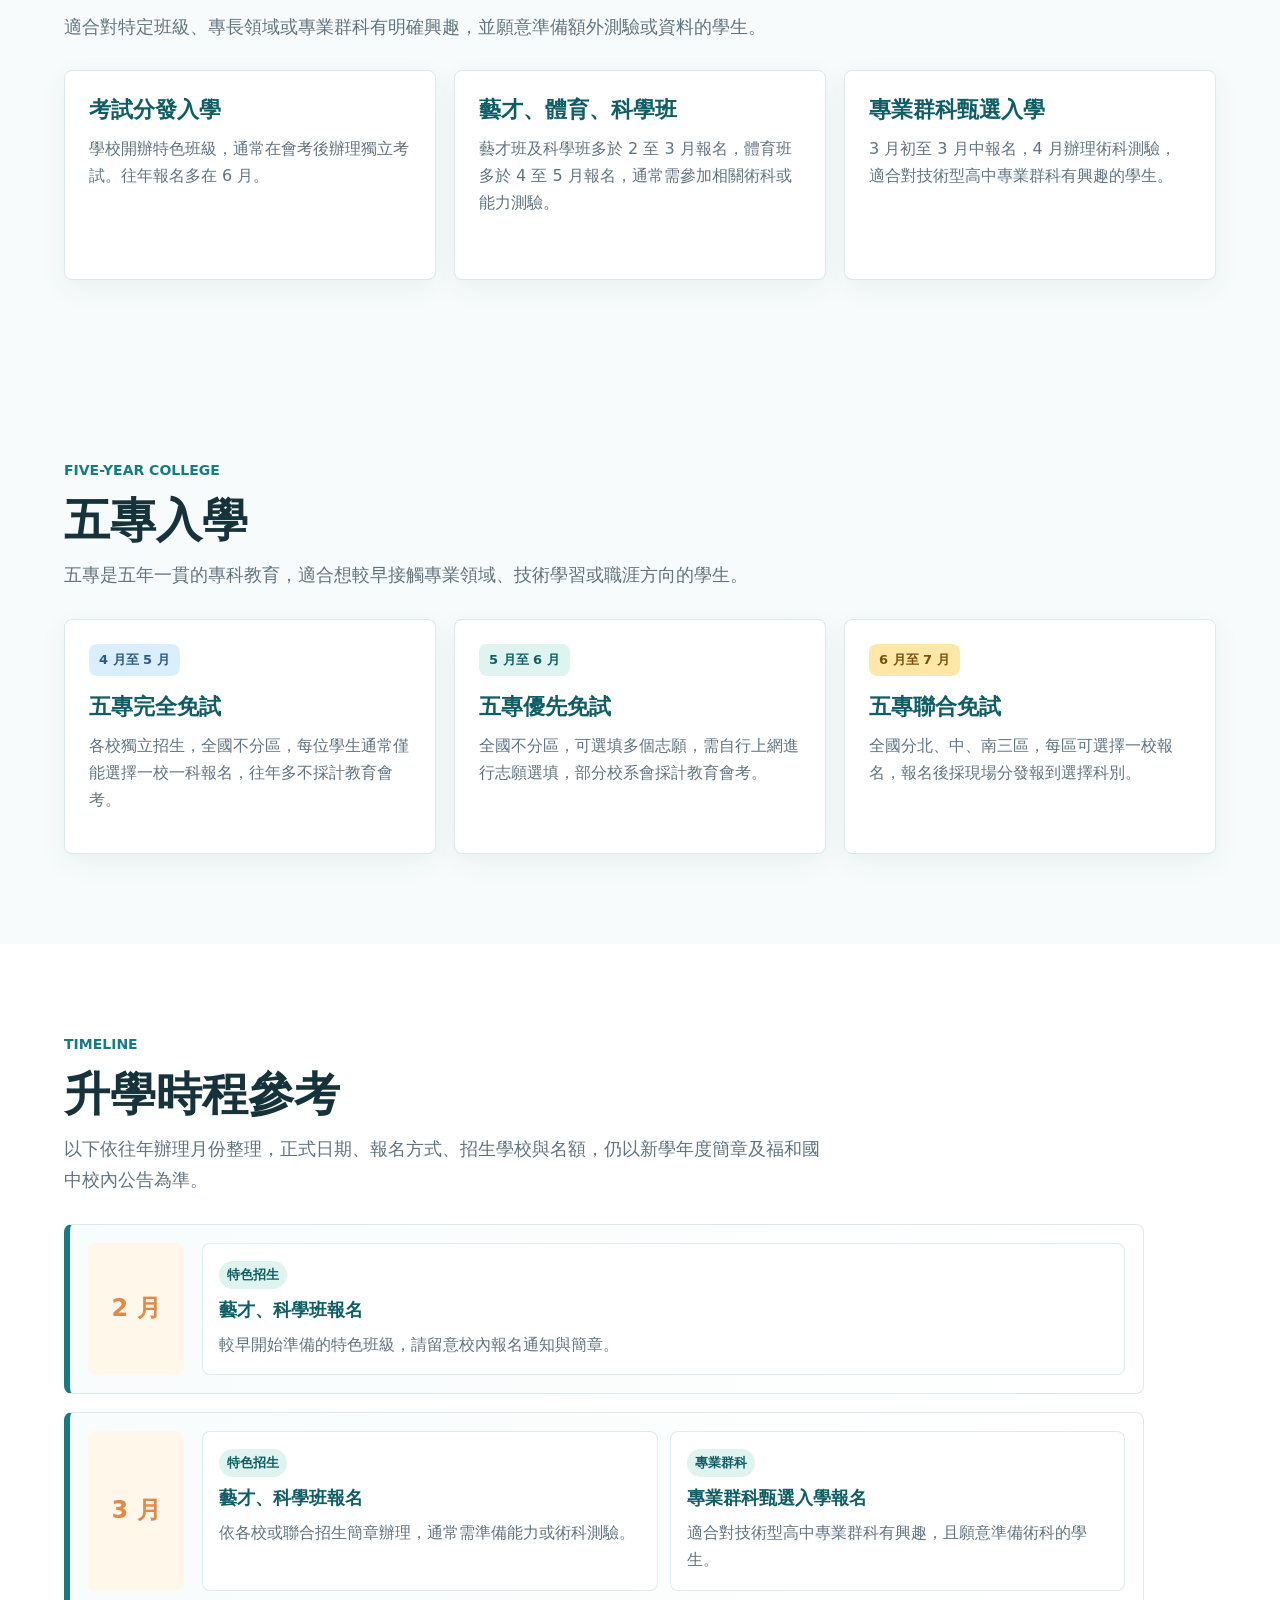
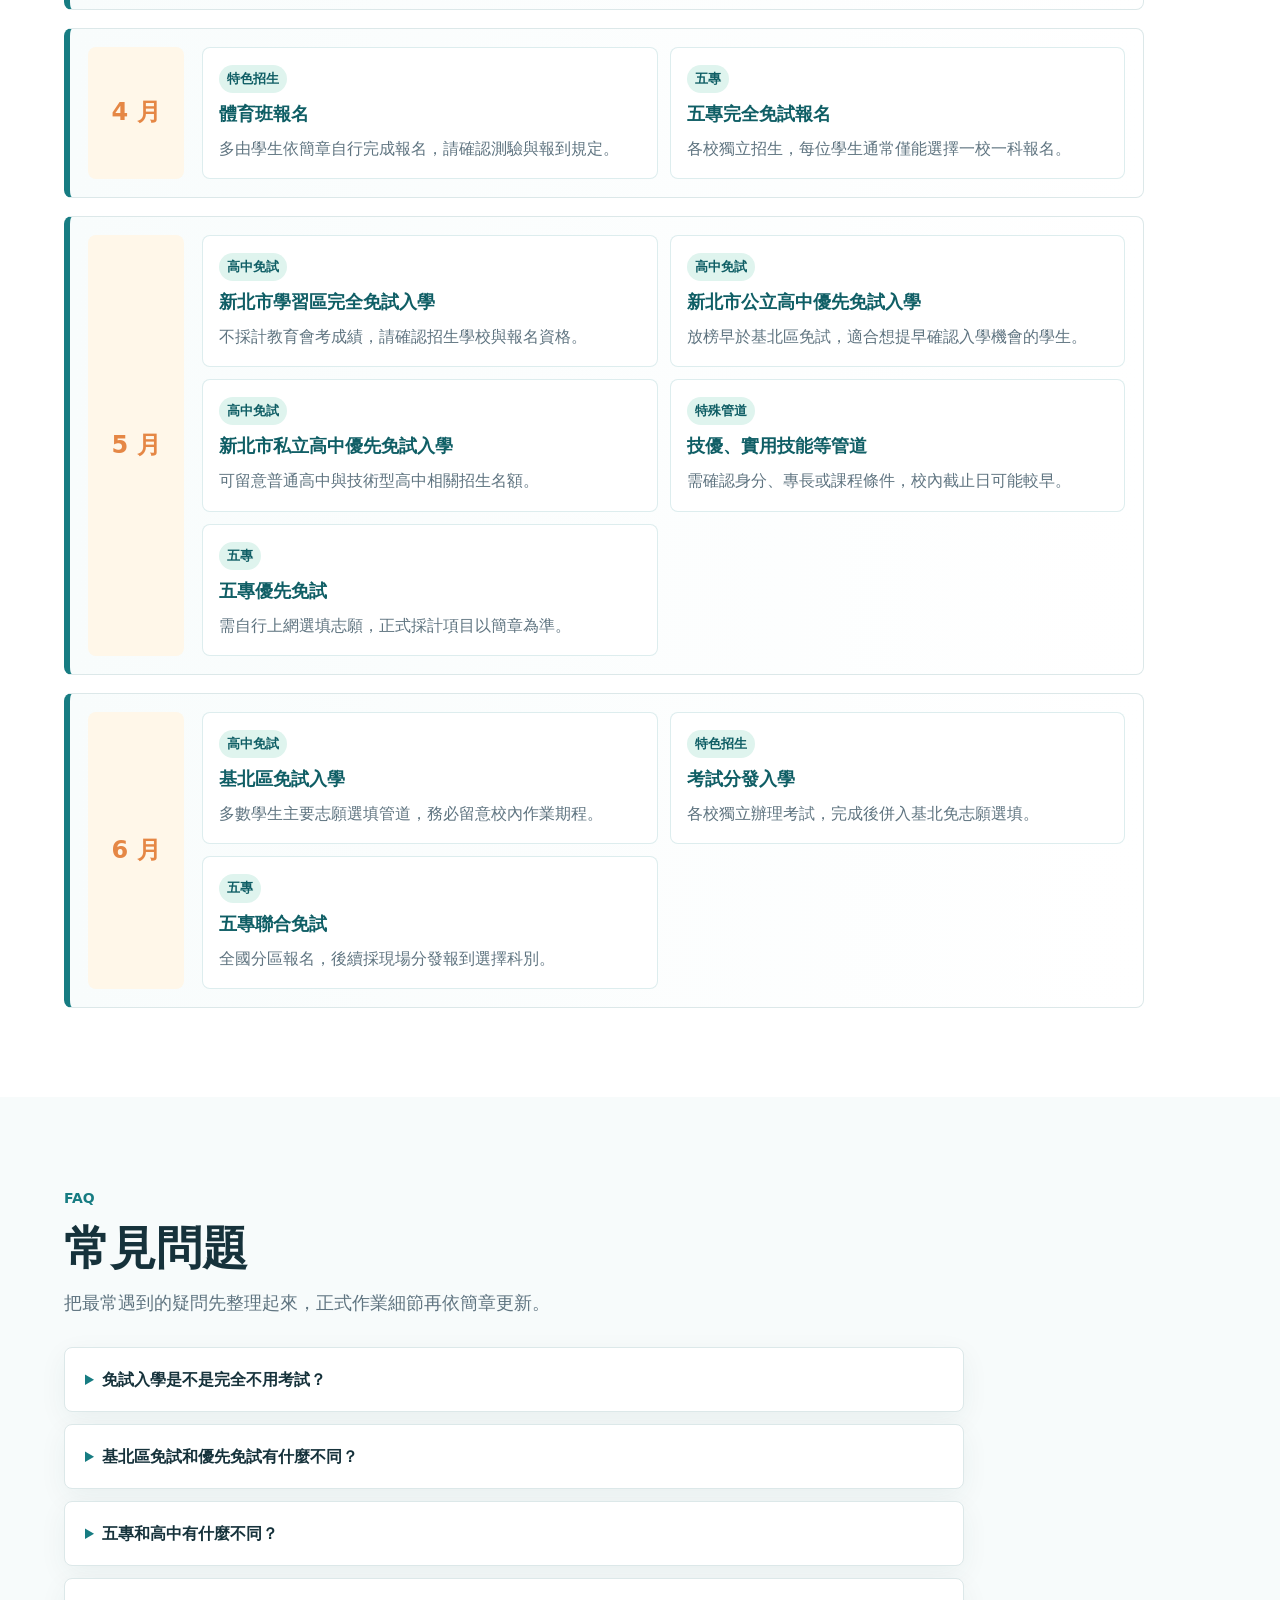
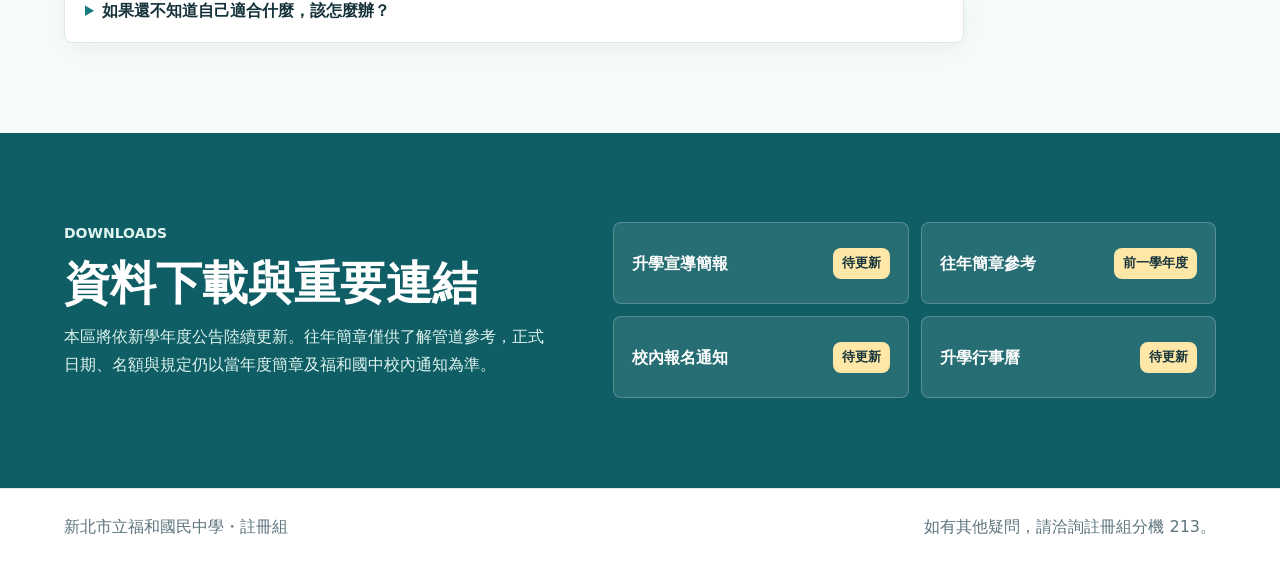
==== commit c85d35a8: "update index.html" ====
--- a/index.html
+++ b/index.html
@@ -74,7 +74,6 @@
 
       <section class="quick-links" aria-label="快速入口">
         <a href="#high-school">高中免試</a>
-        <a href="beiji.html">志願選填</a>
         <a href="#special">特色招生</a>
         <a href="#five-year">五專入學</a>
       </section>
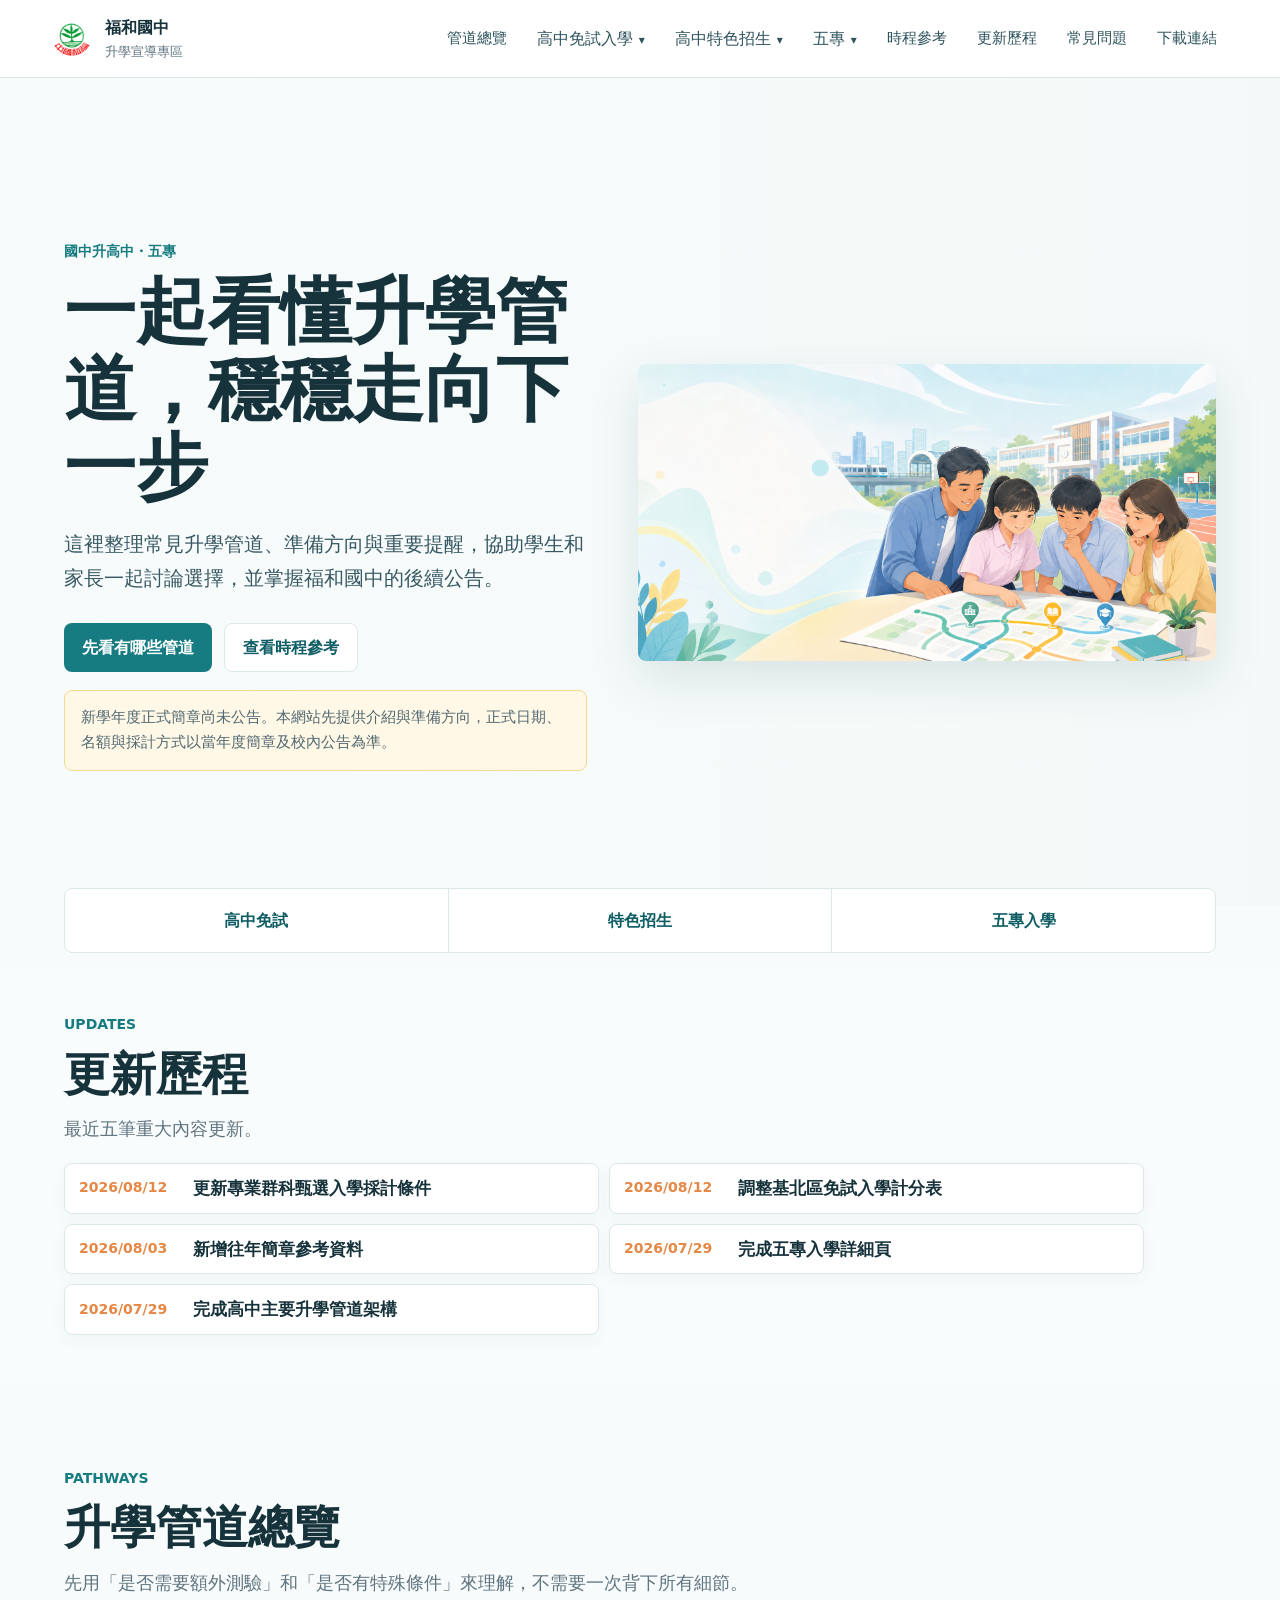
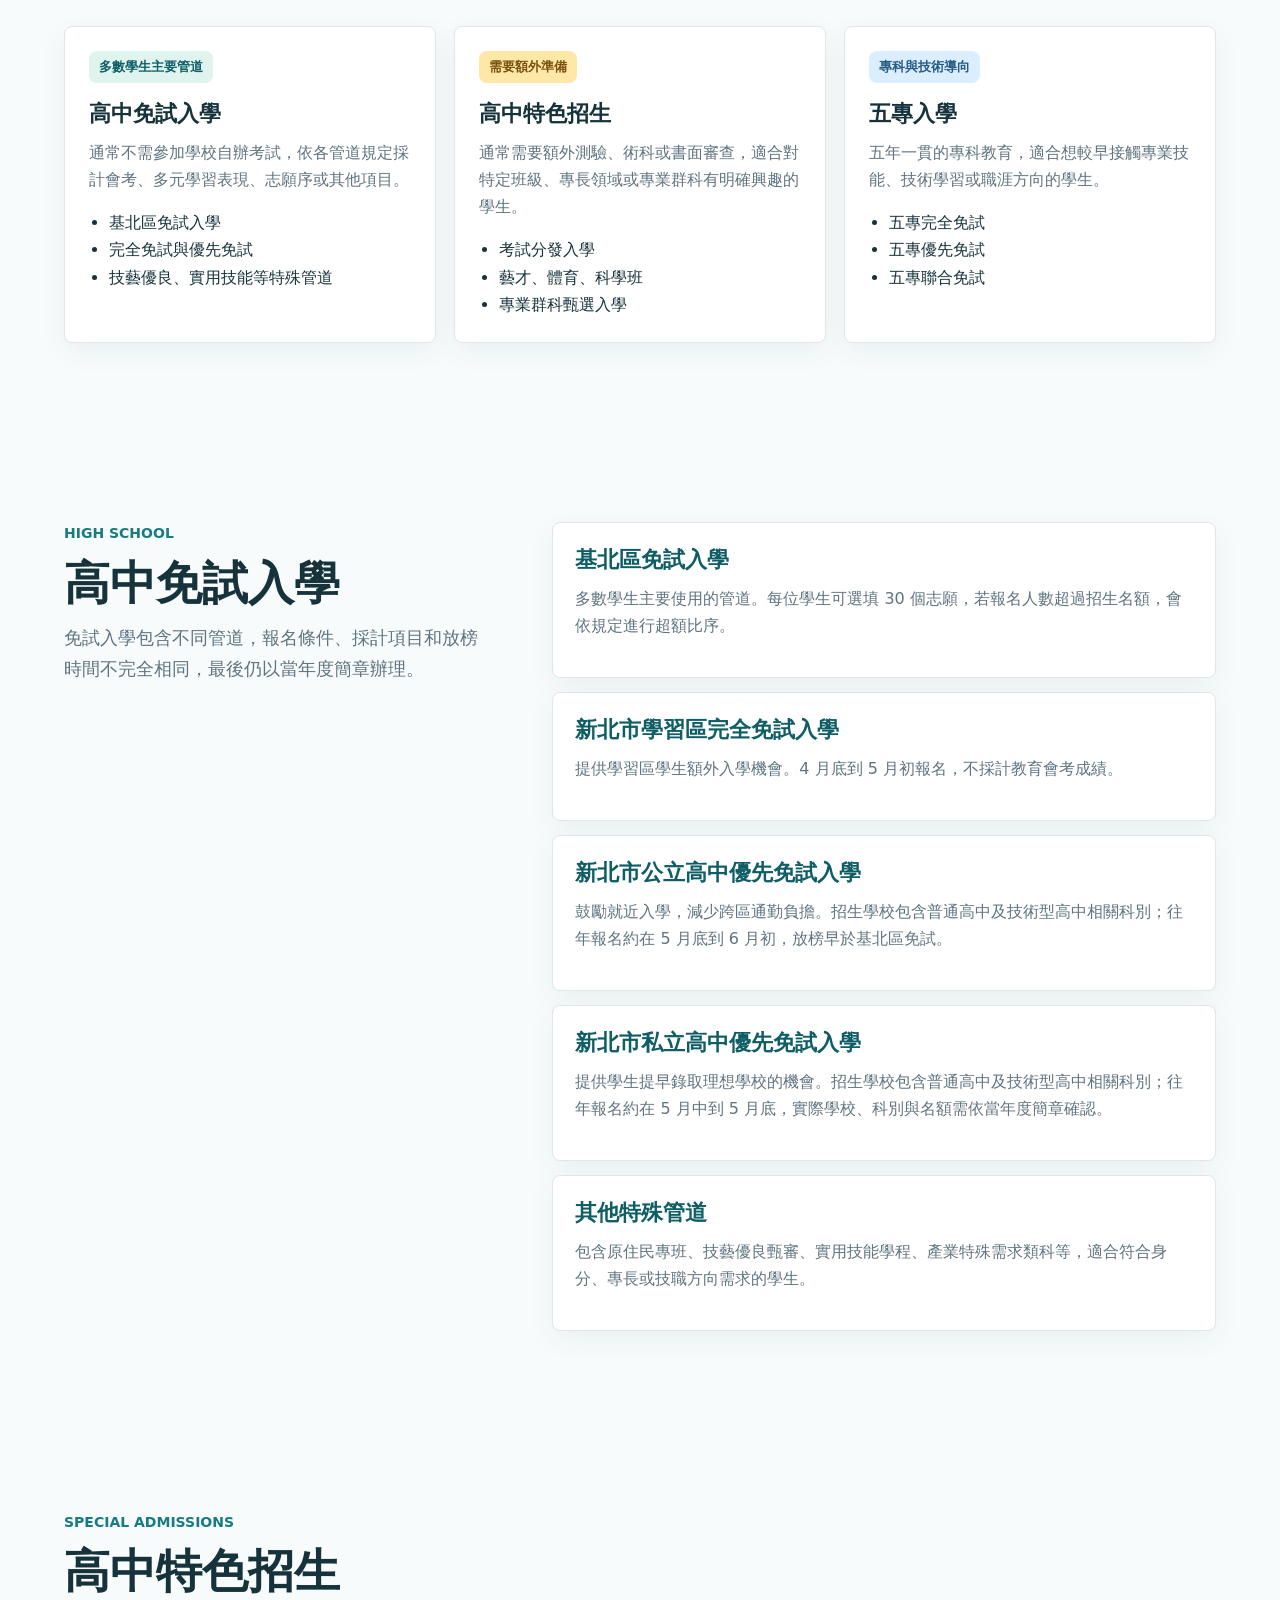
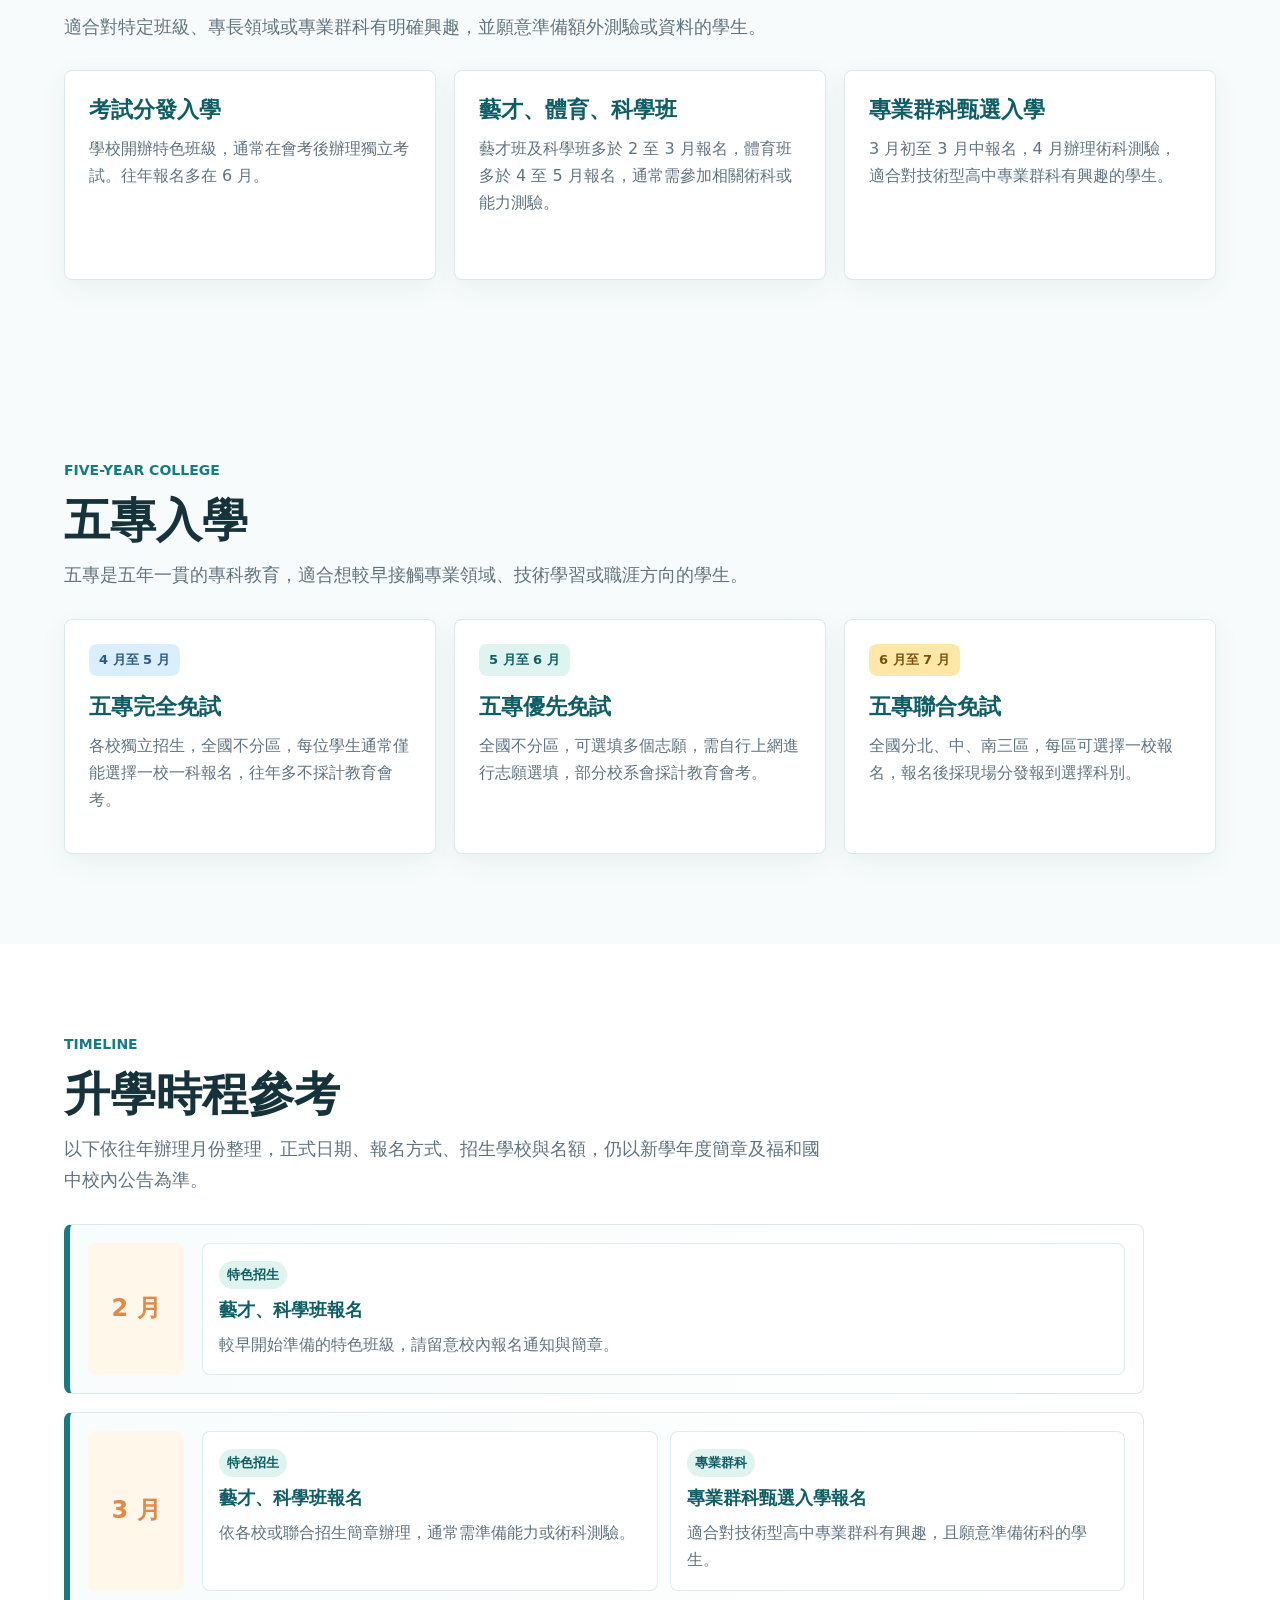
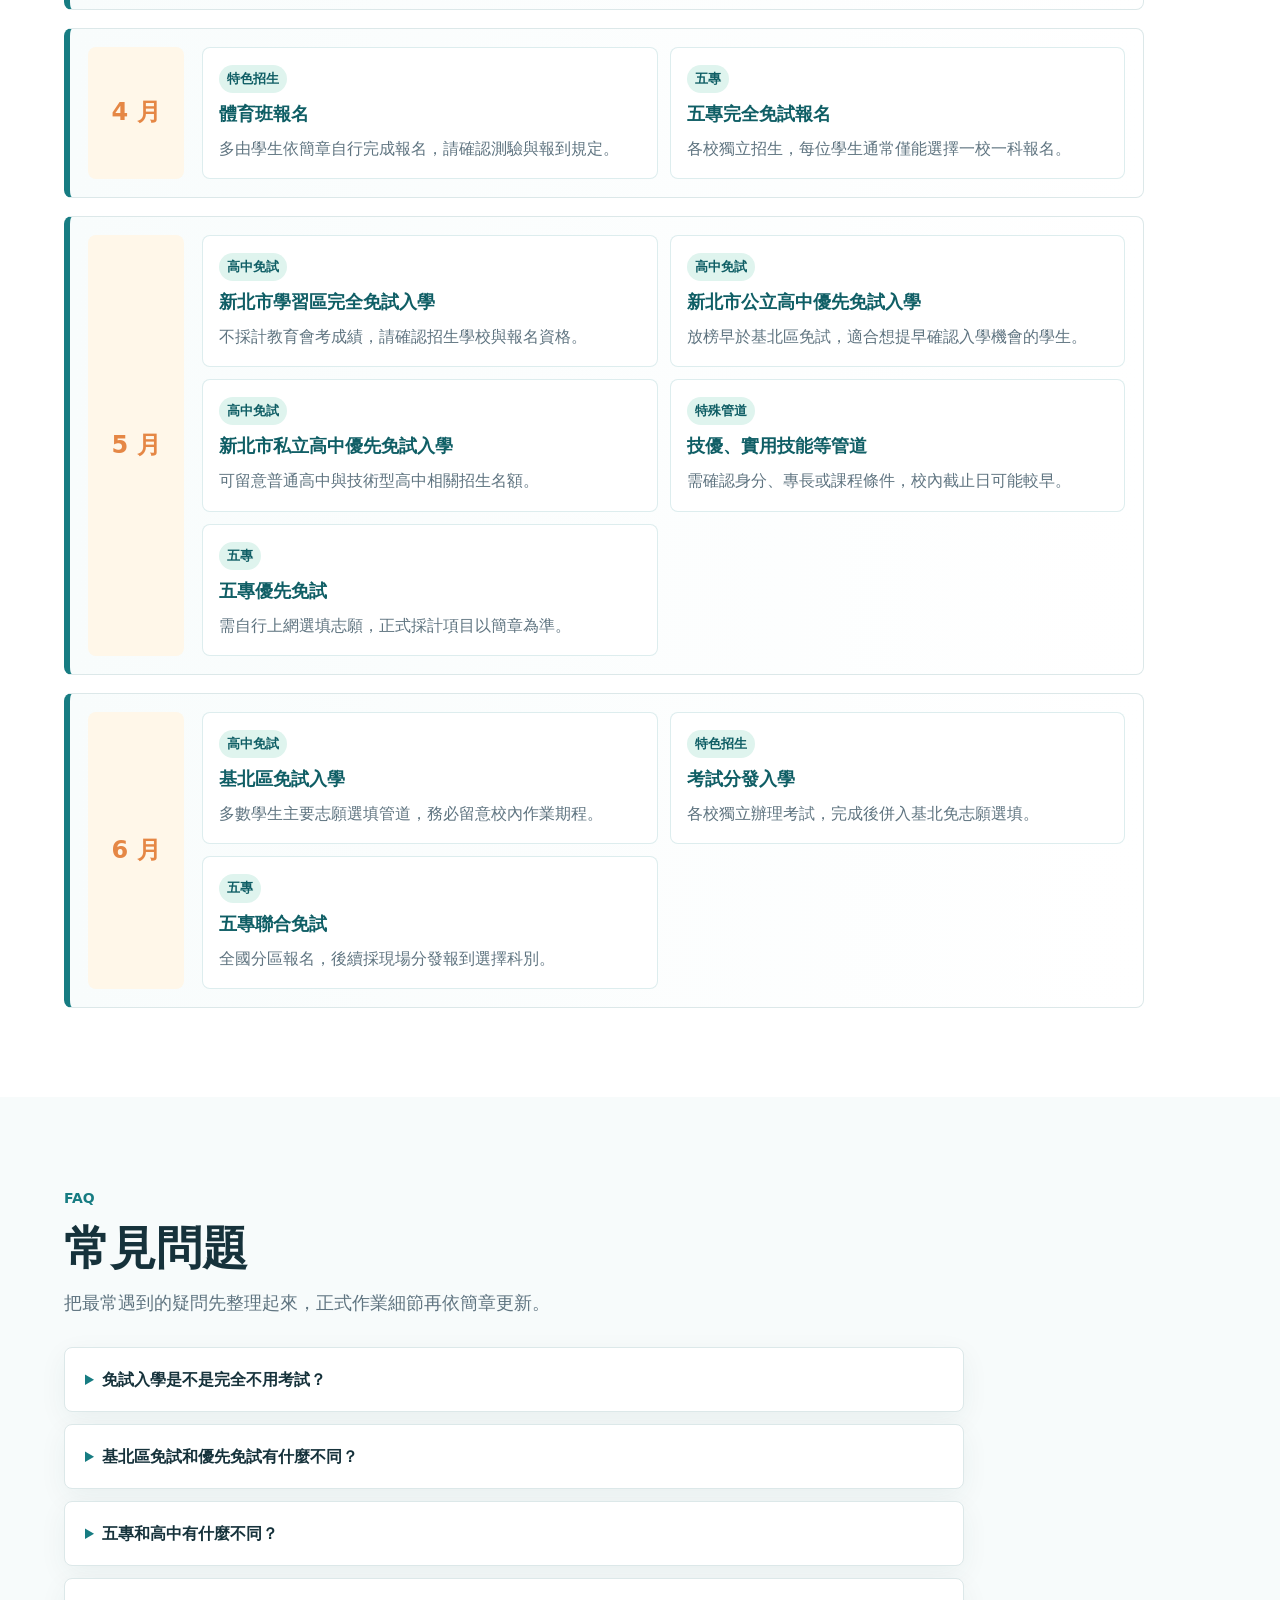
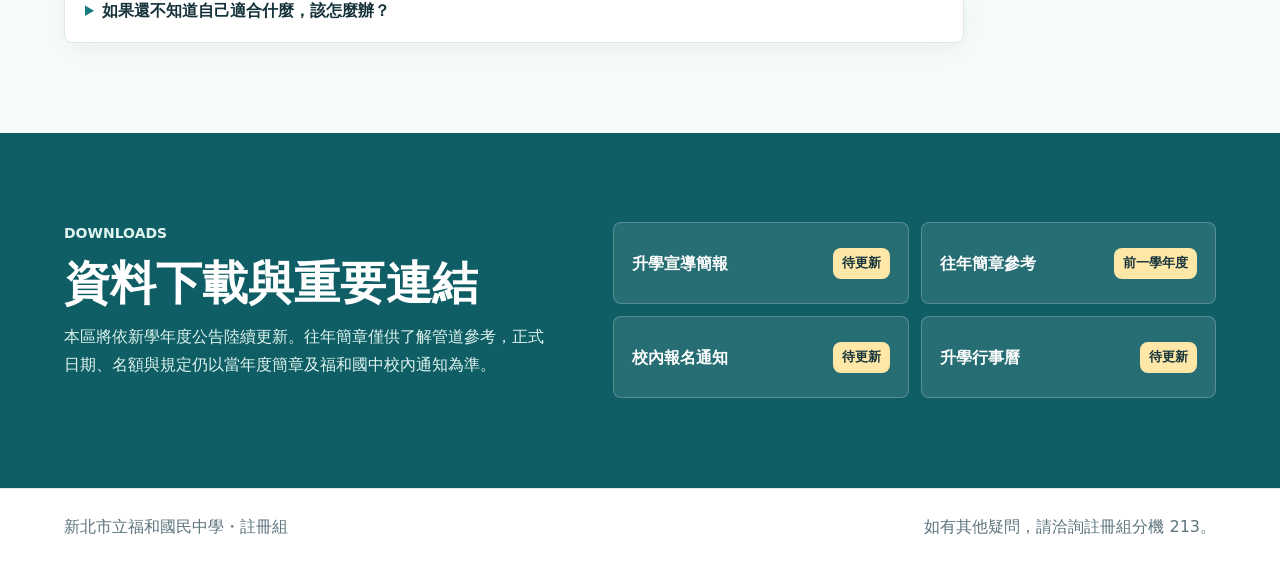
==== commit 415760d0: "update logo" ====
--- a/index.html
+++ b/index.html
@@ -9,7 +9,7 @@
   <body>
     <header class="site-header">
       <a class="brand" href="#top" aria-label="回到首頁">
-        <span class="brand-mark">福</span>
+        <img class="brand-mark" src="assets/fuhe-jh-logo.png" alt="" />
         <span>
           <strong>福和國中</strong>
           <small>升學宣導專區</small>
--- a/styles.css
+++ b/styles.css
@@ -56,14 +56,11 @@
 }
 
 .brand-mark {
-  display: grid;
   width: 42px;
   height: 42px;
-  place-items: center;
-  color: #fff;
-  background: var(--teal);
-  border-radius: 8px;
-  font-weight: 800;
+  object-fit: contain;
+  background: #fff;
+  border-radius: 8px;
 }
 
 .brand strong,
@@ -266,7 +263,7 @@
 
 .quick-links {
   display: grid;
-  grid-template-columns: repeat(4, 1fr);
+  grid-template-columns: repeat(3, 1fr);
   gap: 1px;
   margin: 0 clamp(18px, 5vw, 72px);
   overflow: hidden;
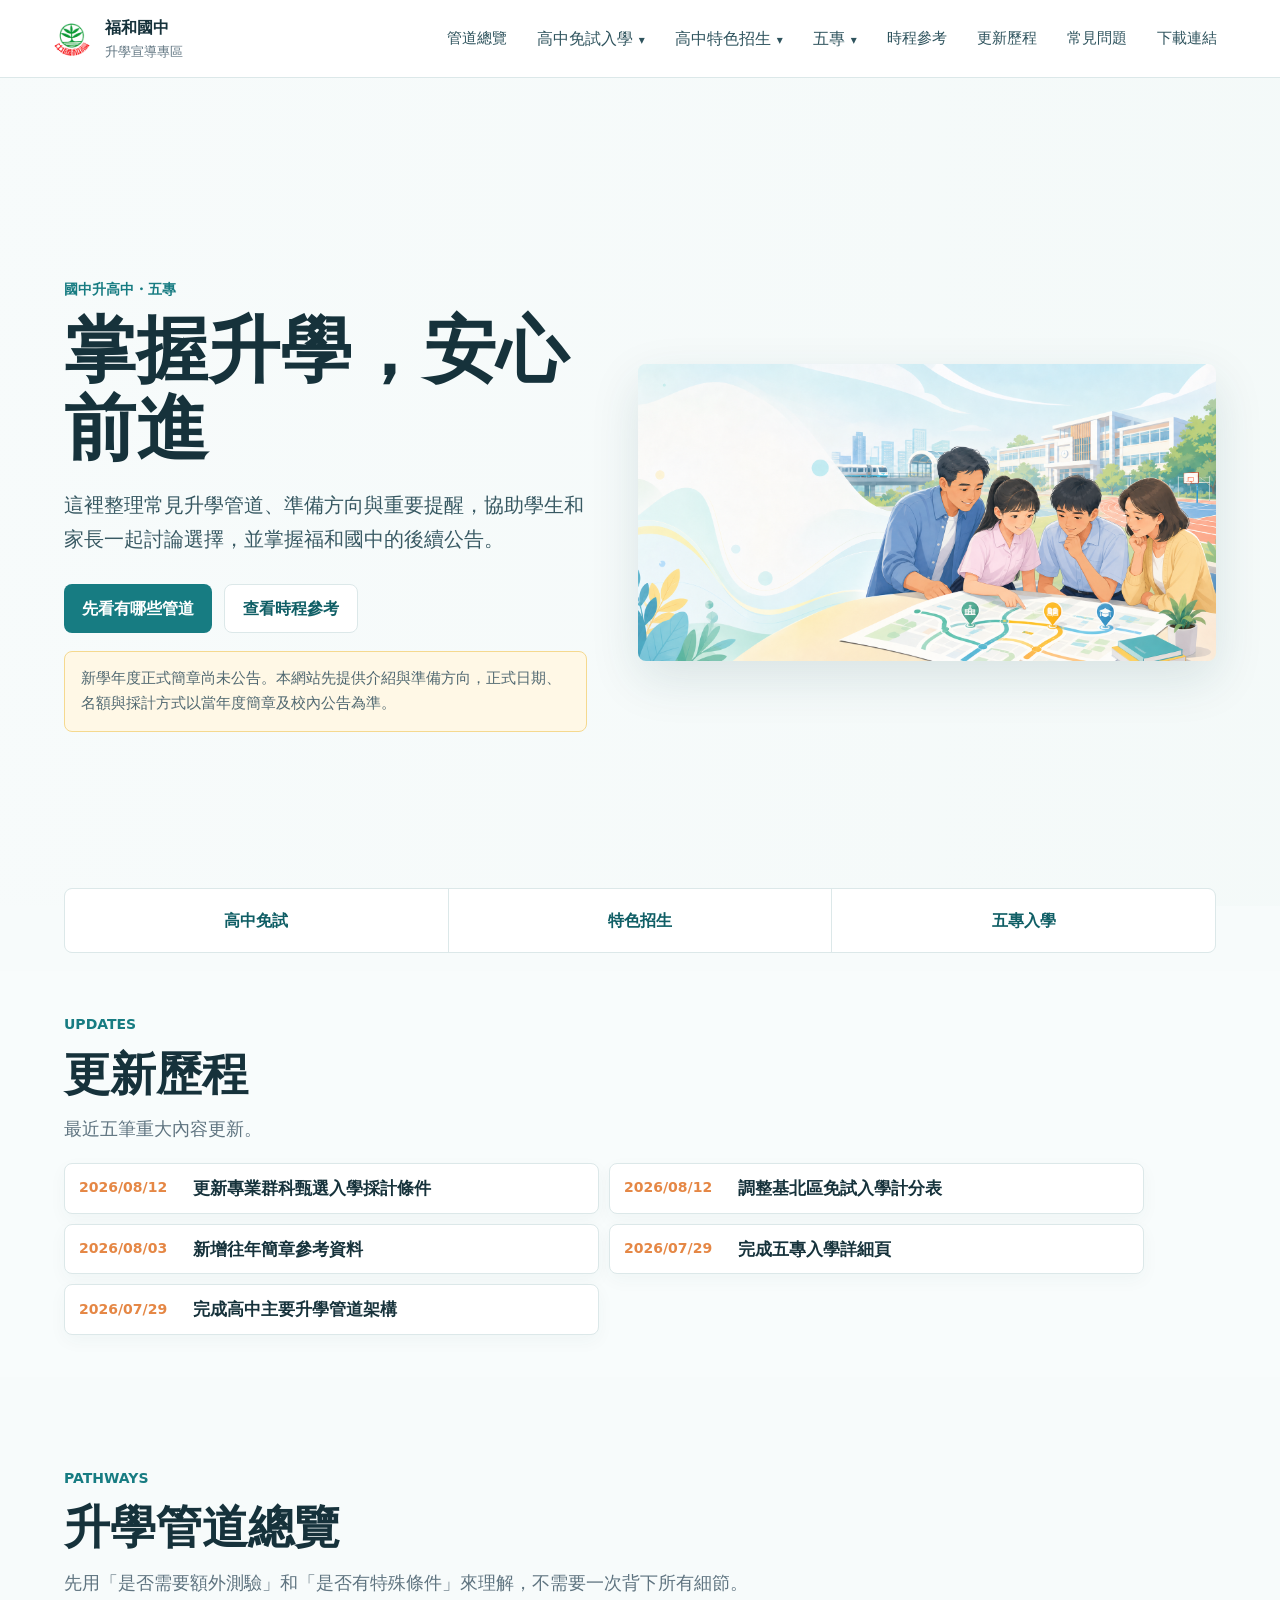
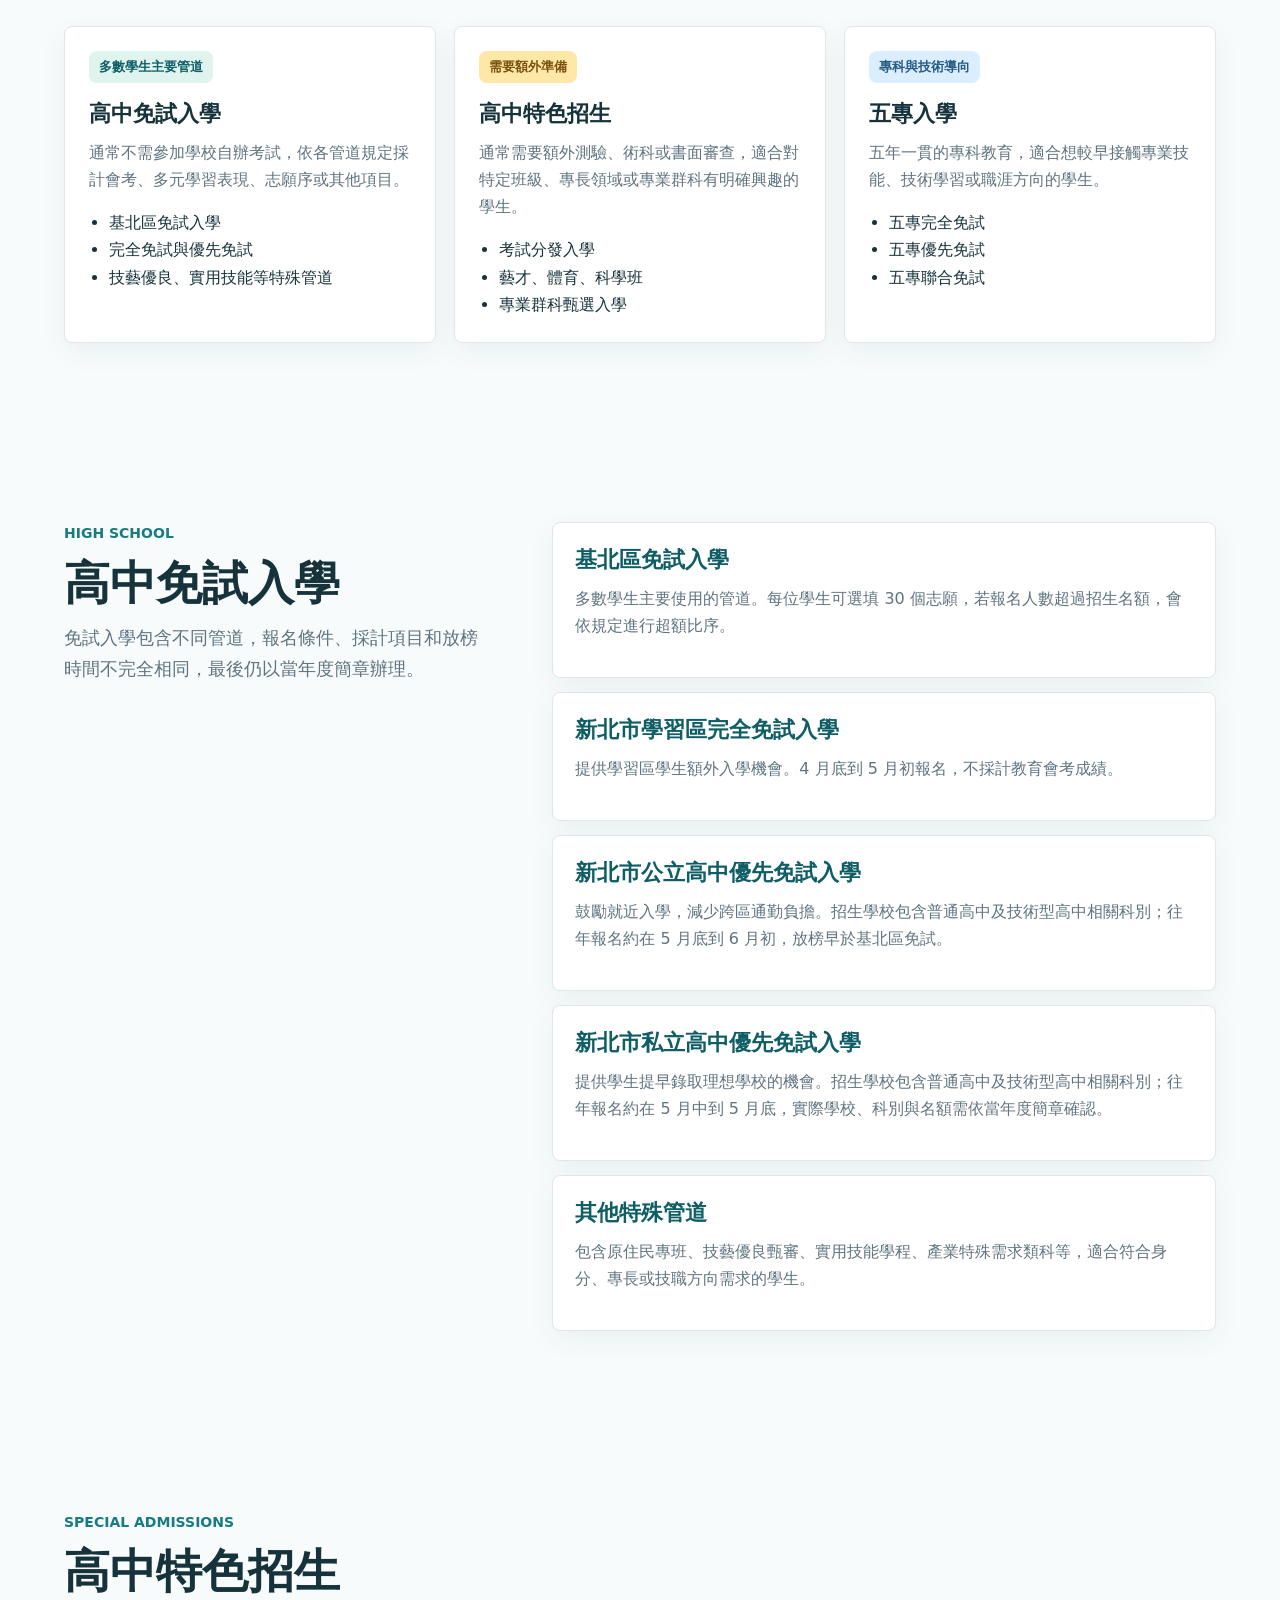
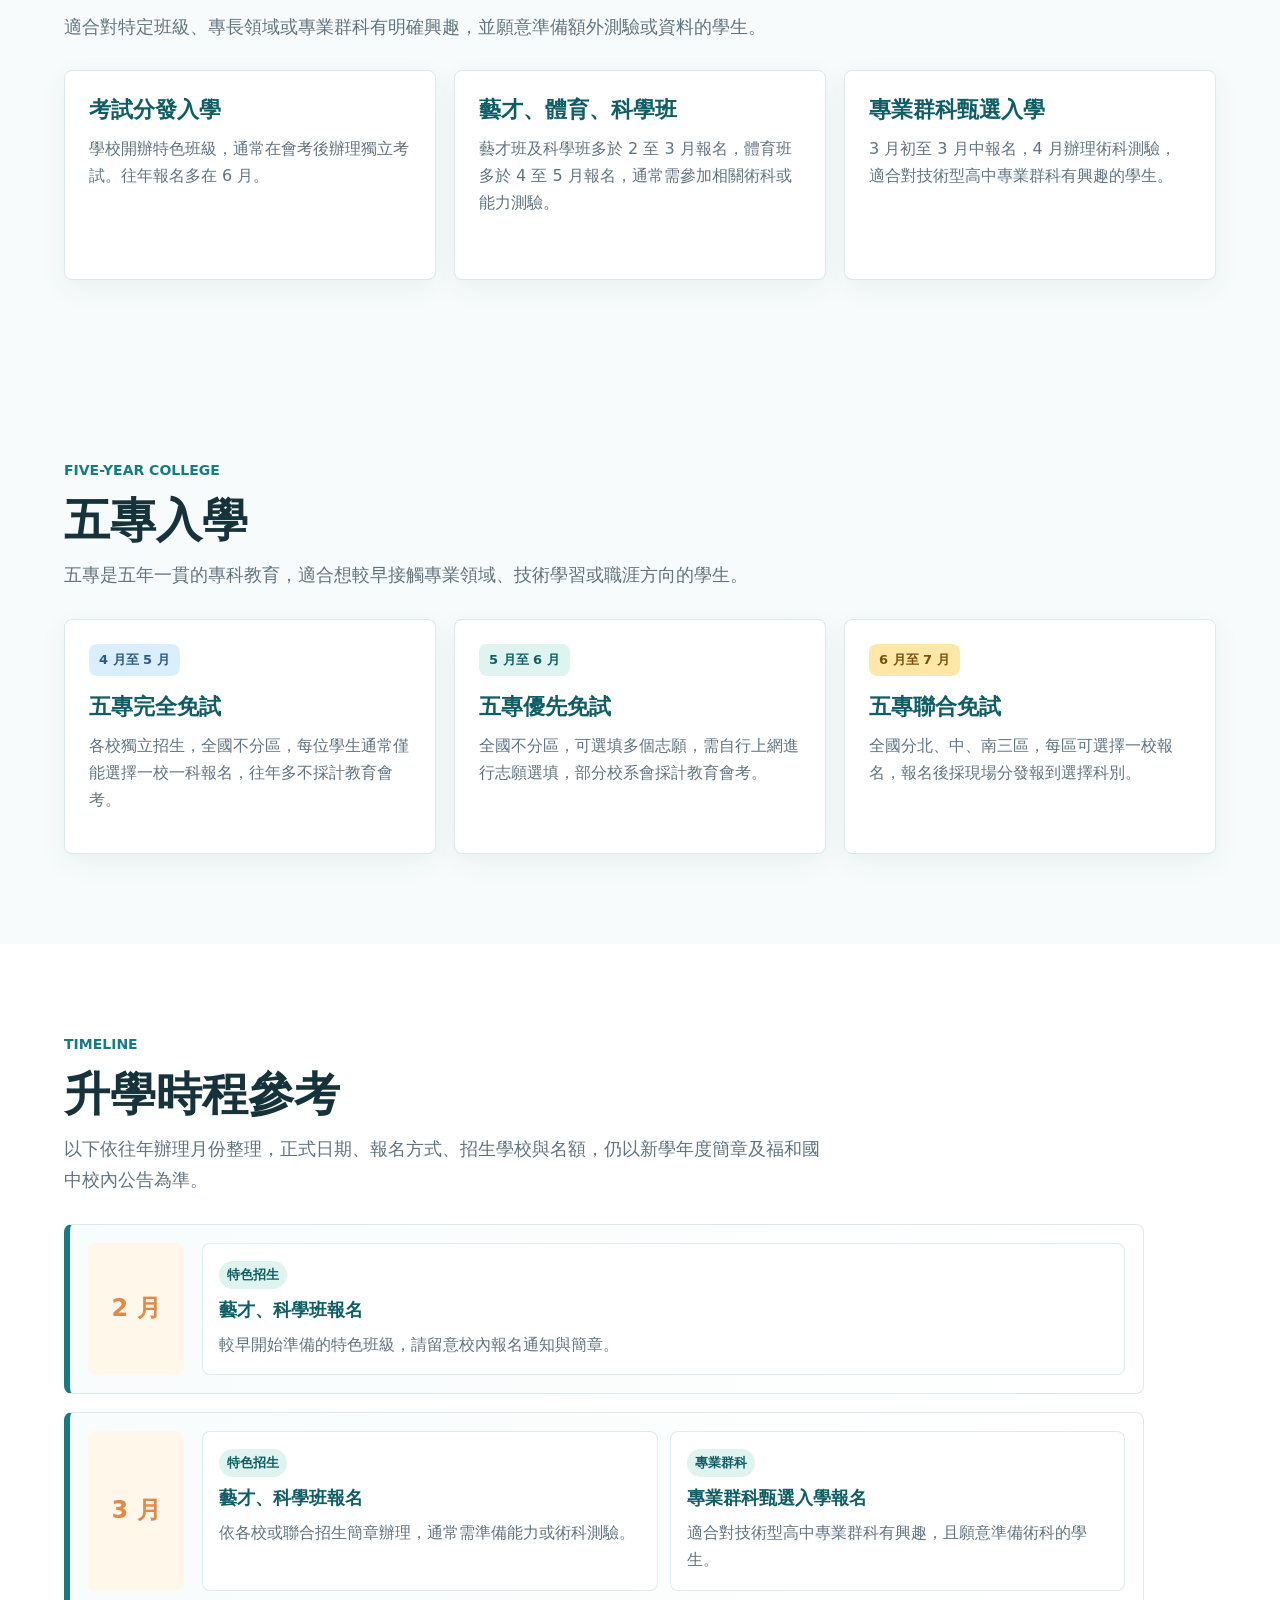
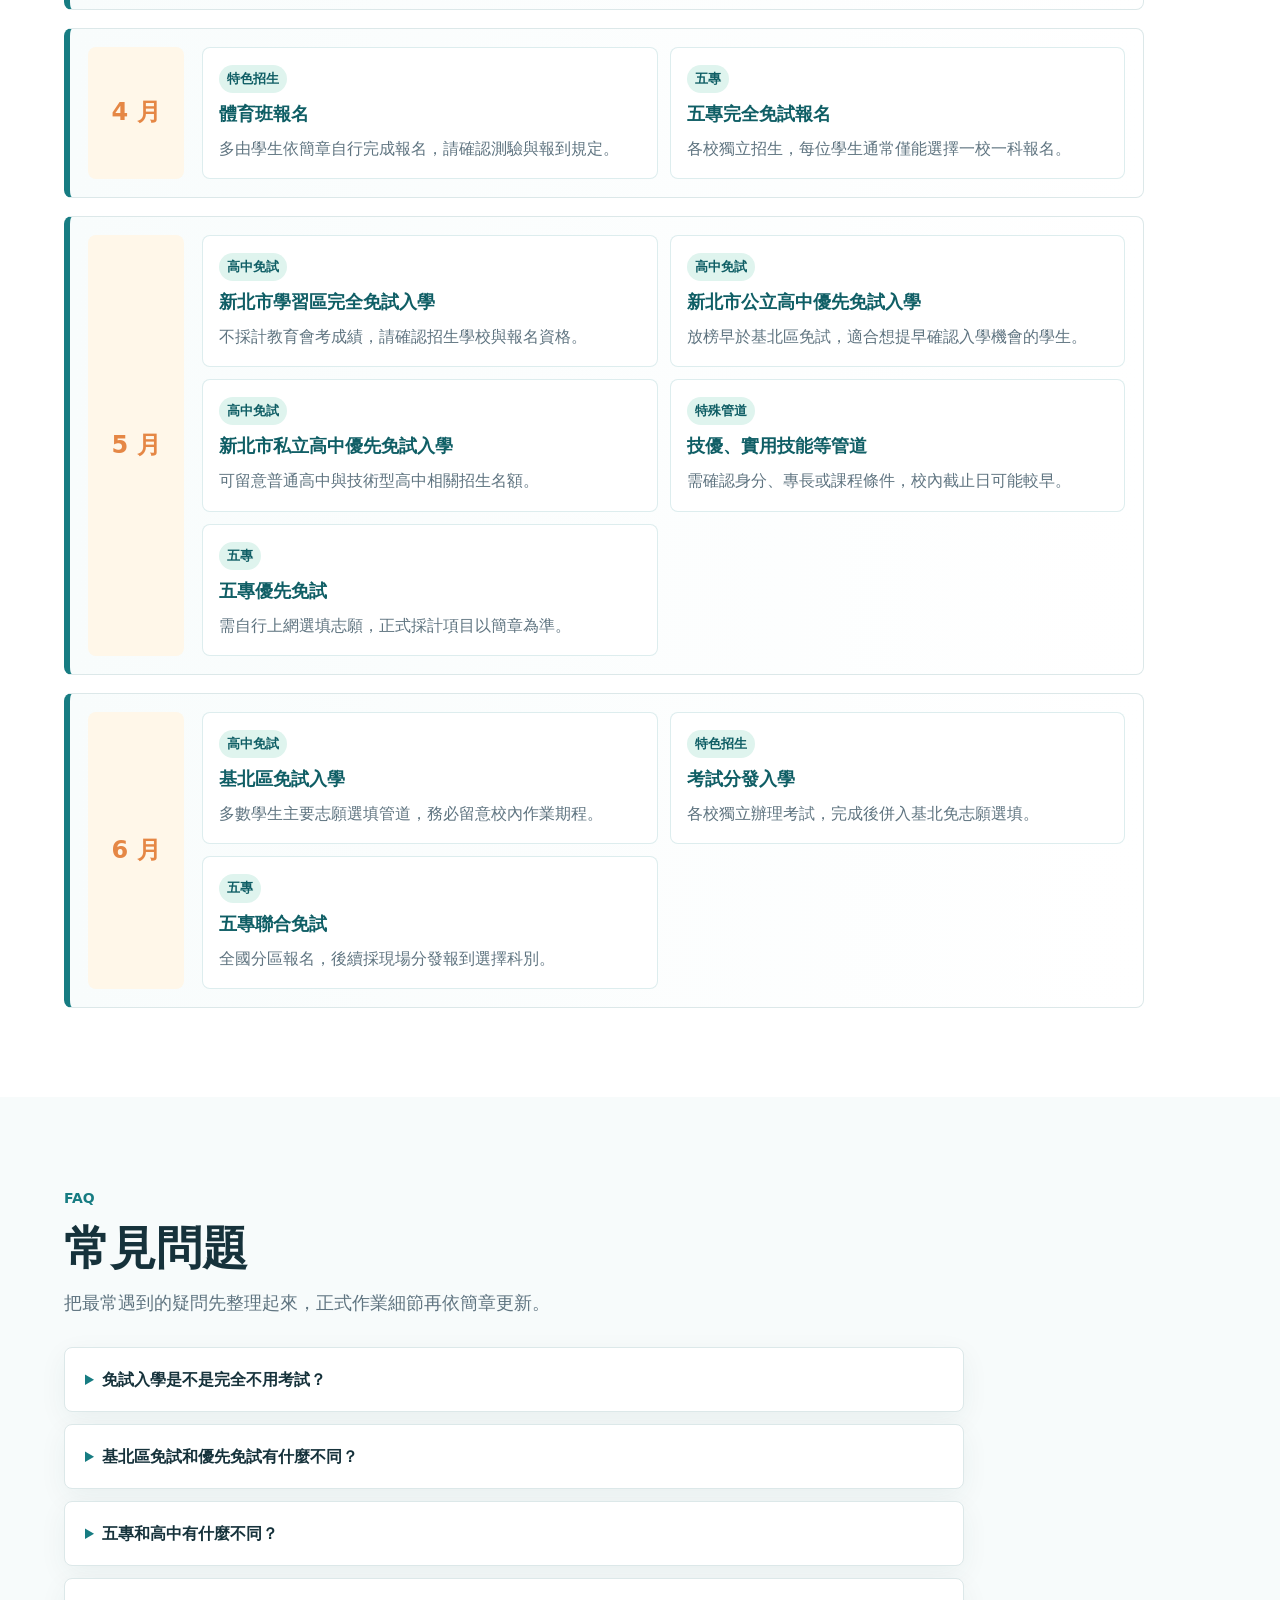
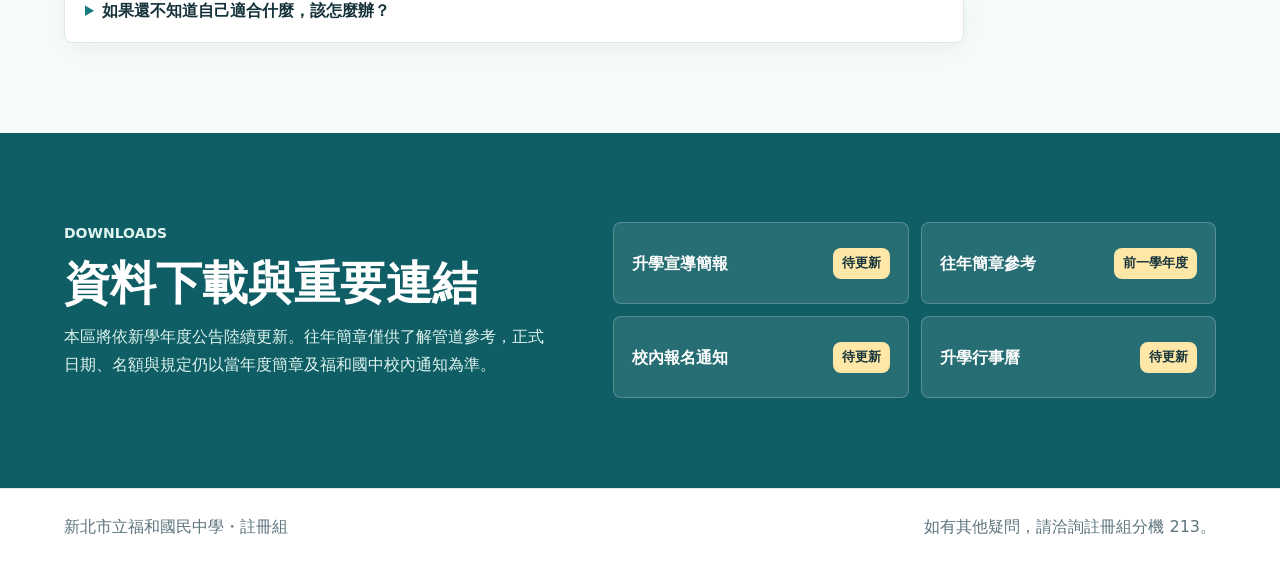
==== commit b81c4bff: "update front page" ====
--- a/index.html
+++ b/index.html
@@ -55,7 +55,7 @@
       <section class="hero">
         <div class="hero-copy">
           <p class="eyebrow">國中升高中・五專</p>
-          <h1>一起看懂升學管道，穩穩走向下一步</h1>
+          <h1>掌握升學，安心前進</h1>
           <p class="lead">
             這裡整理常見升學管道、準備方向與重要提醒，協助學生和家長一起討論選擇，並掌握福和國中的後續公告。
           </p>
--- a/styles.css
+++ b/styles.css
@@ -59,7 +59,6 @@
   width: 42px;
   height: 42px;
   object-fit: contain;
-  background: #fff;
   border-radius: 8px;
 }
 
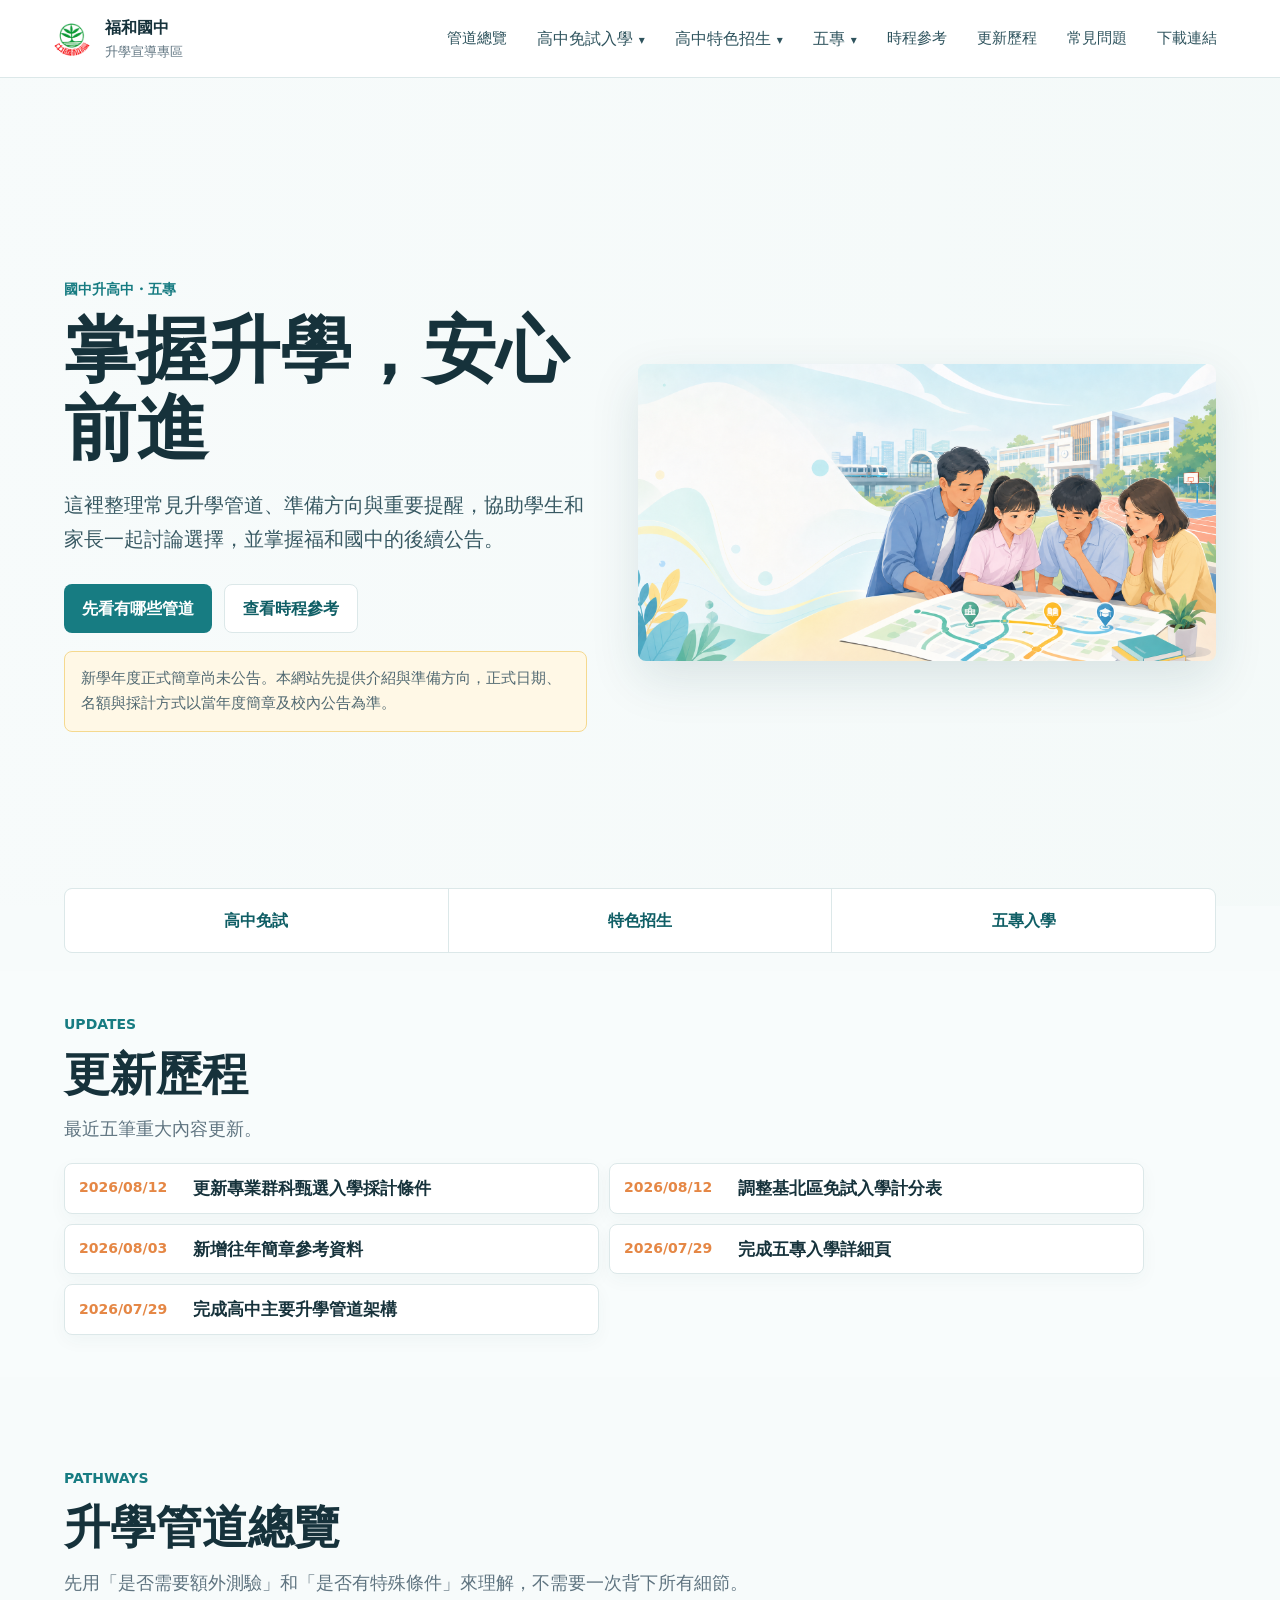
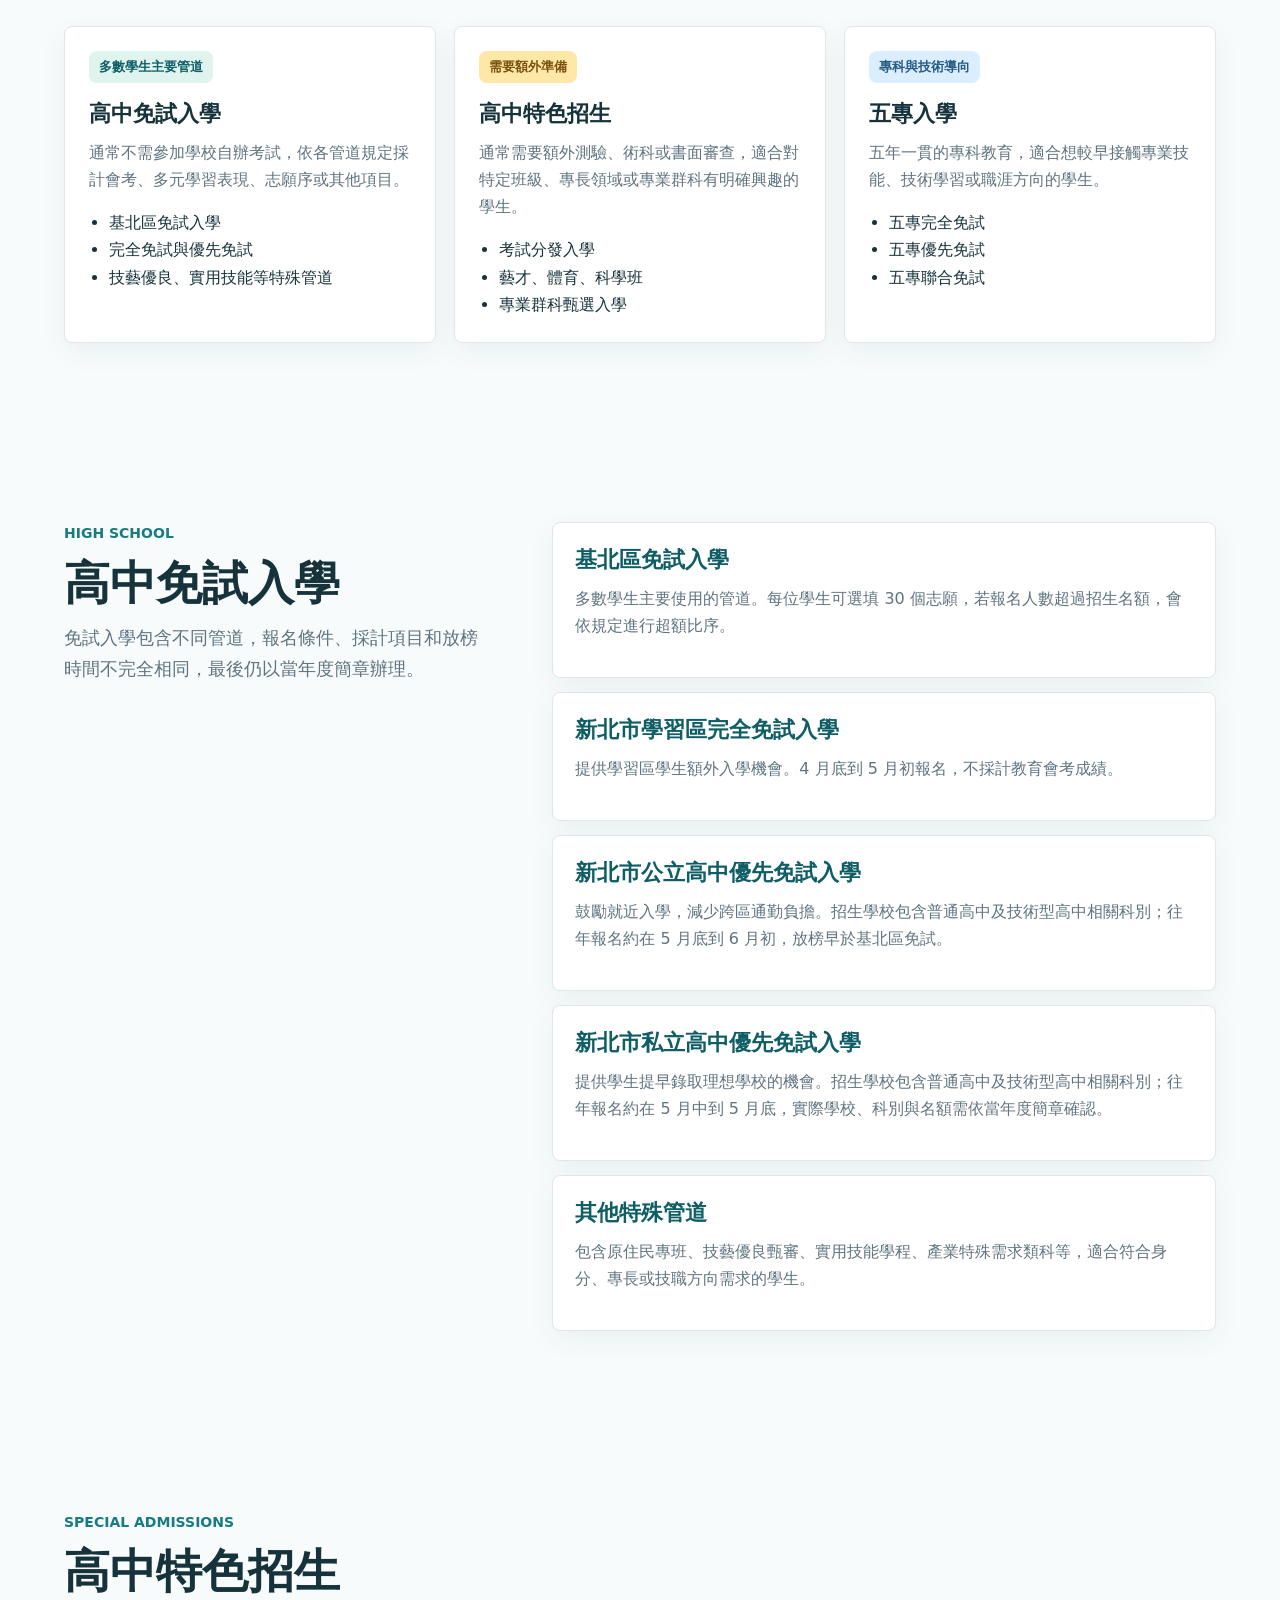
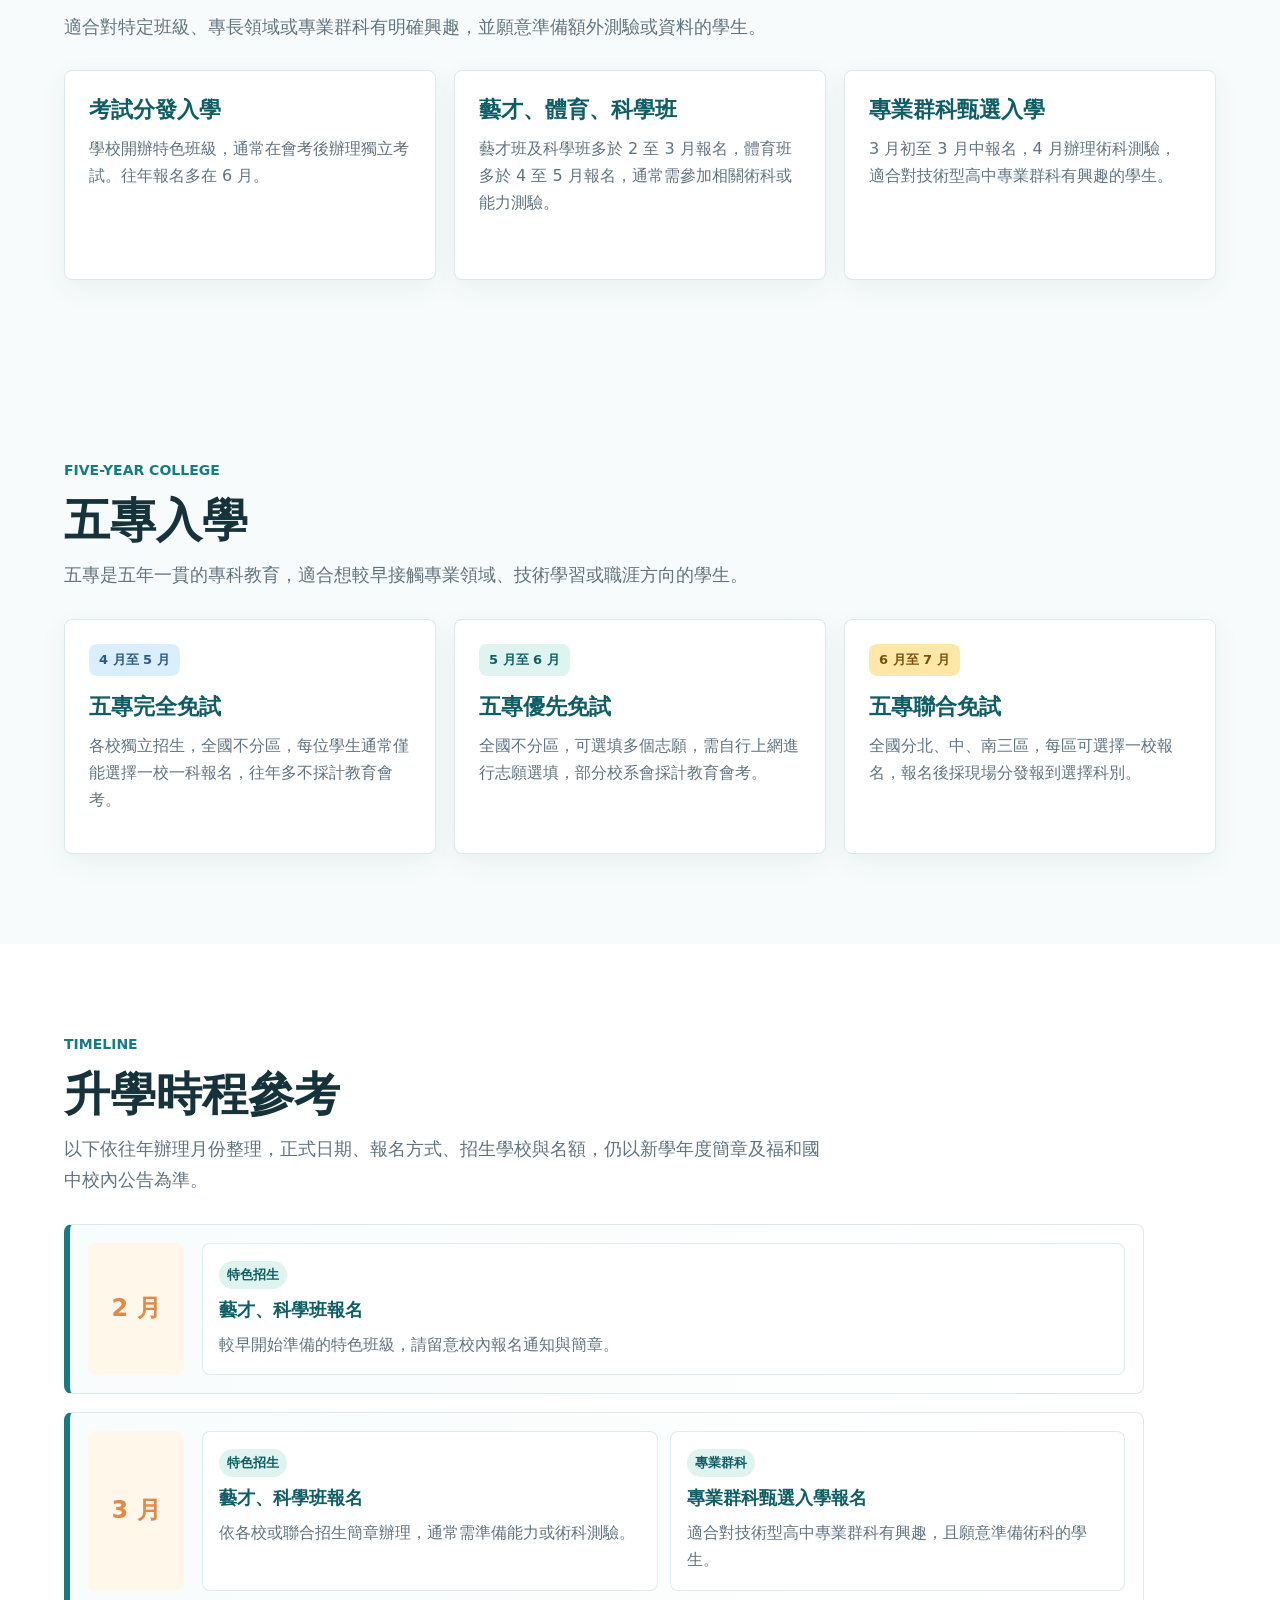
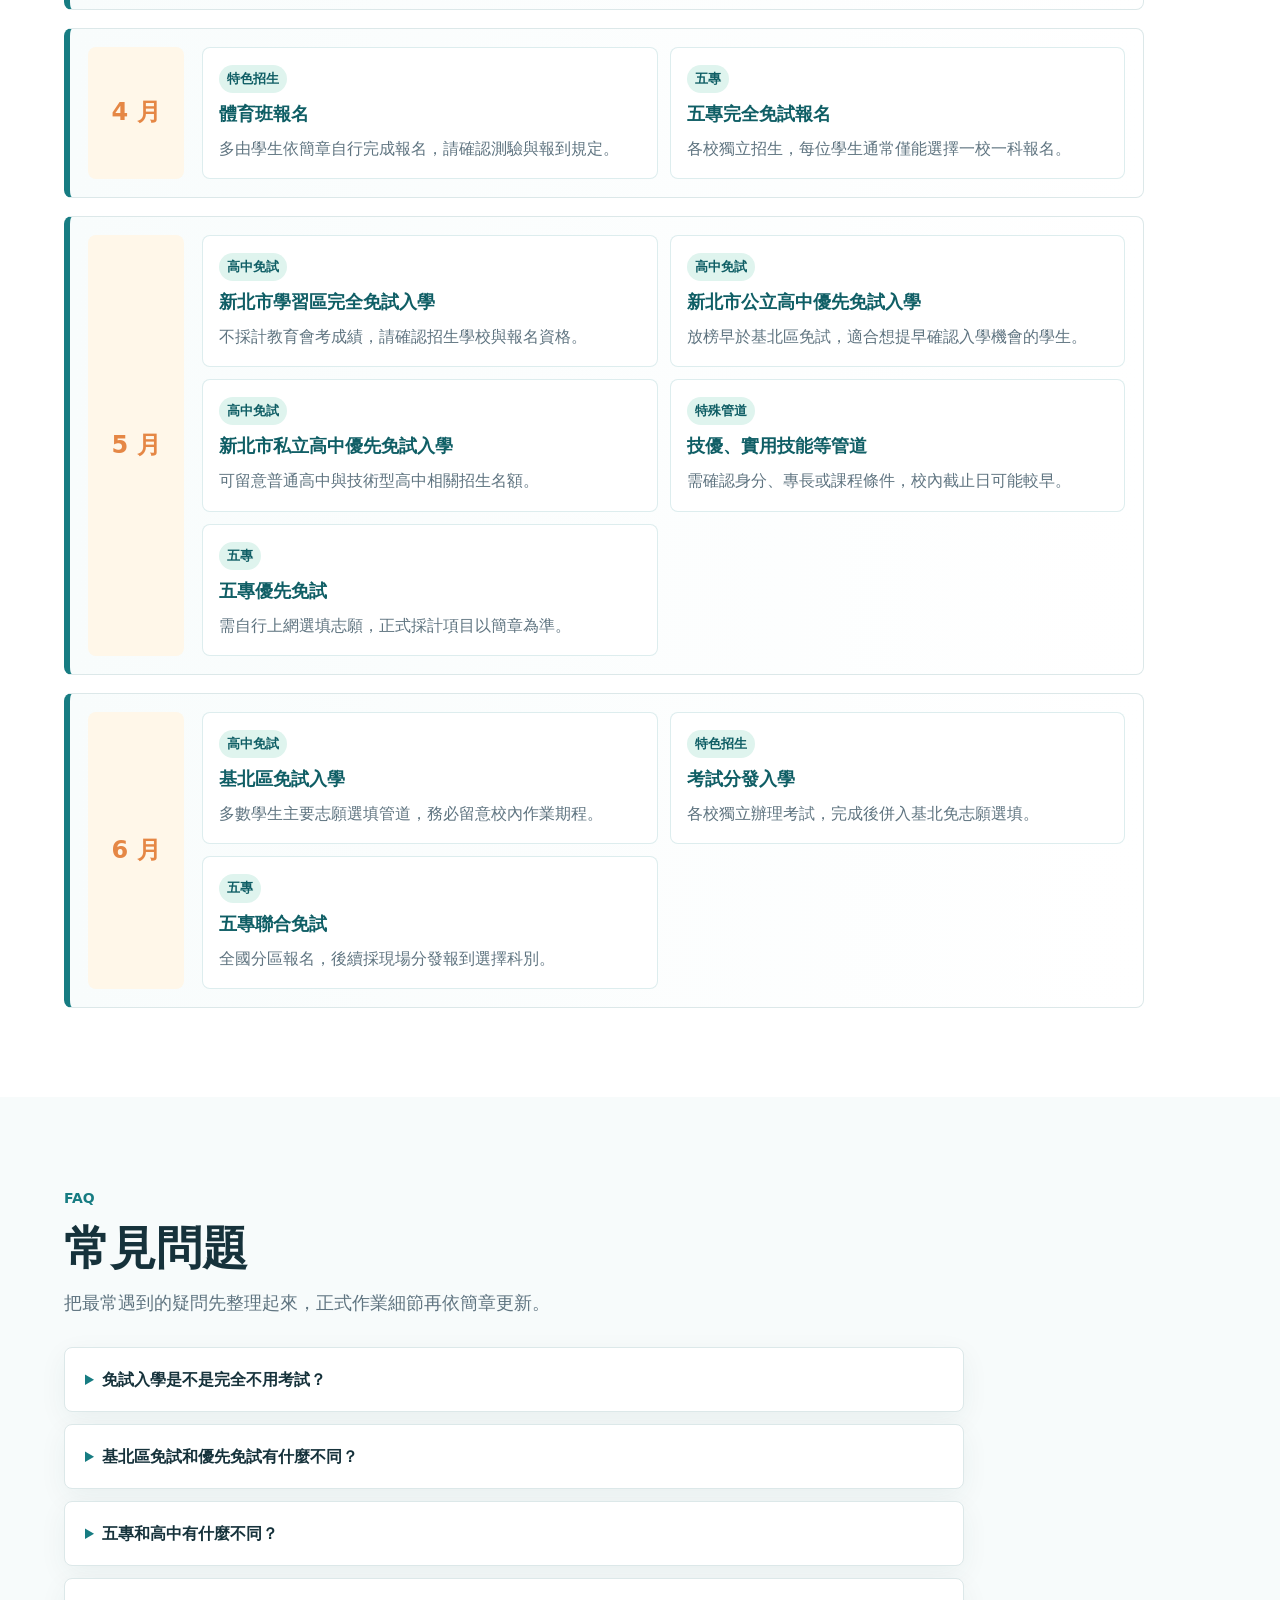
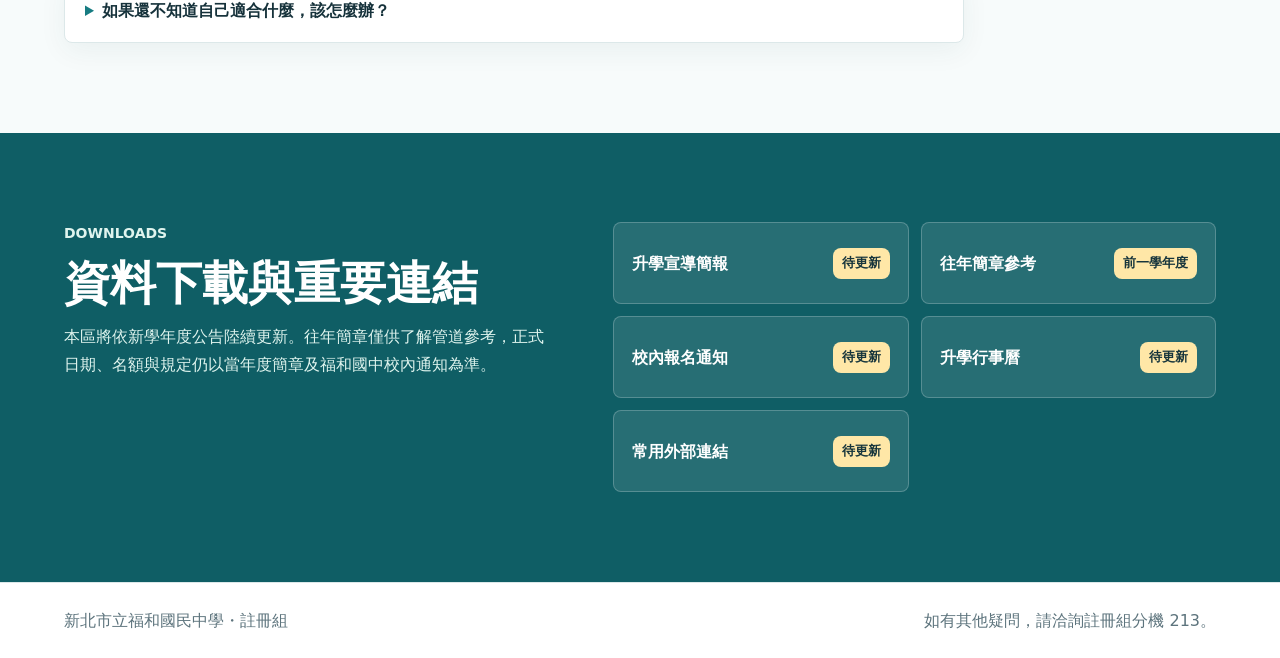
==== commit 264fa65b: "update other website" ====
--- a/index.html
+++ b/index.html
@@ -363,6 +363,7 @@
           <a href="https://drive.google.com/drive/u/0/folders/1i0nspCQIE1HU7EPEcooNxf0yfDHNIeZe" target="_blank" rel="noopener">往年簡章參考<span>前一學年度</span></a>
           <a href="#" aria-disabled="true">校內報名通知<span>待更新</span></a>
           <a href="#" aria-disabled="true">升學行事曆<span>待更新</span></a>
+          <a href="#" aria-disabled="true">常用外部連結<span>待更新</span></a>
         </div>
       </section>
     </main>
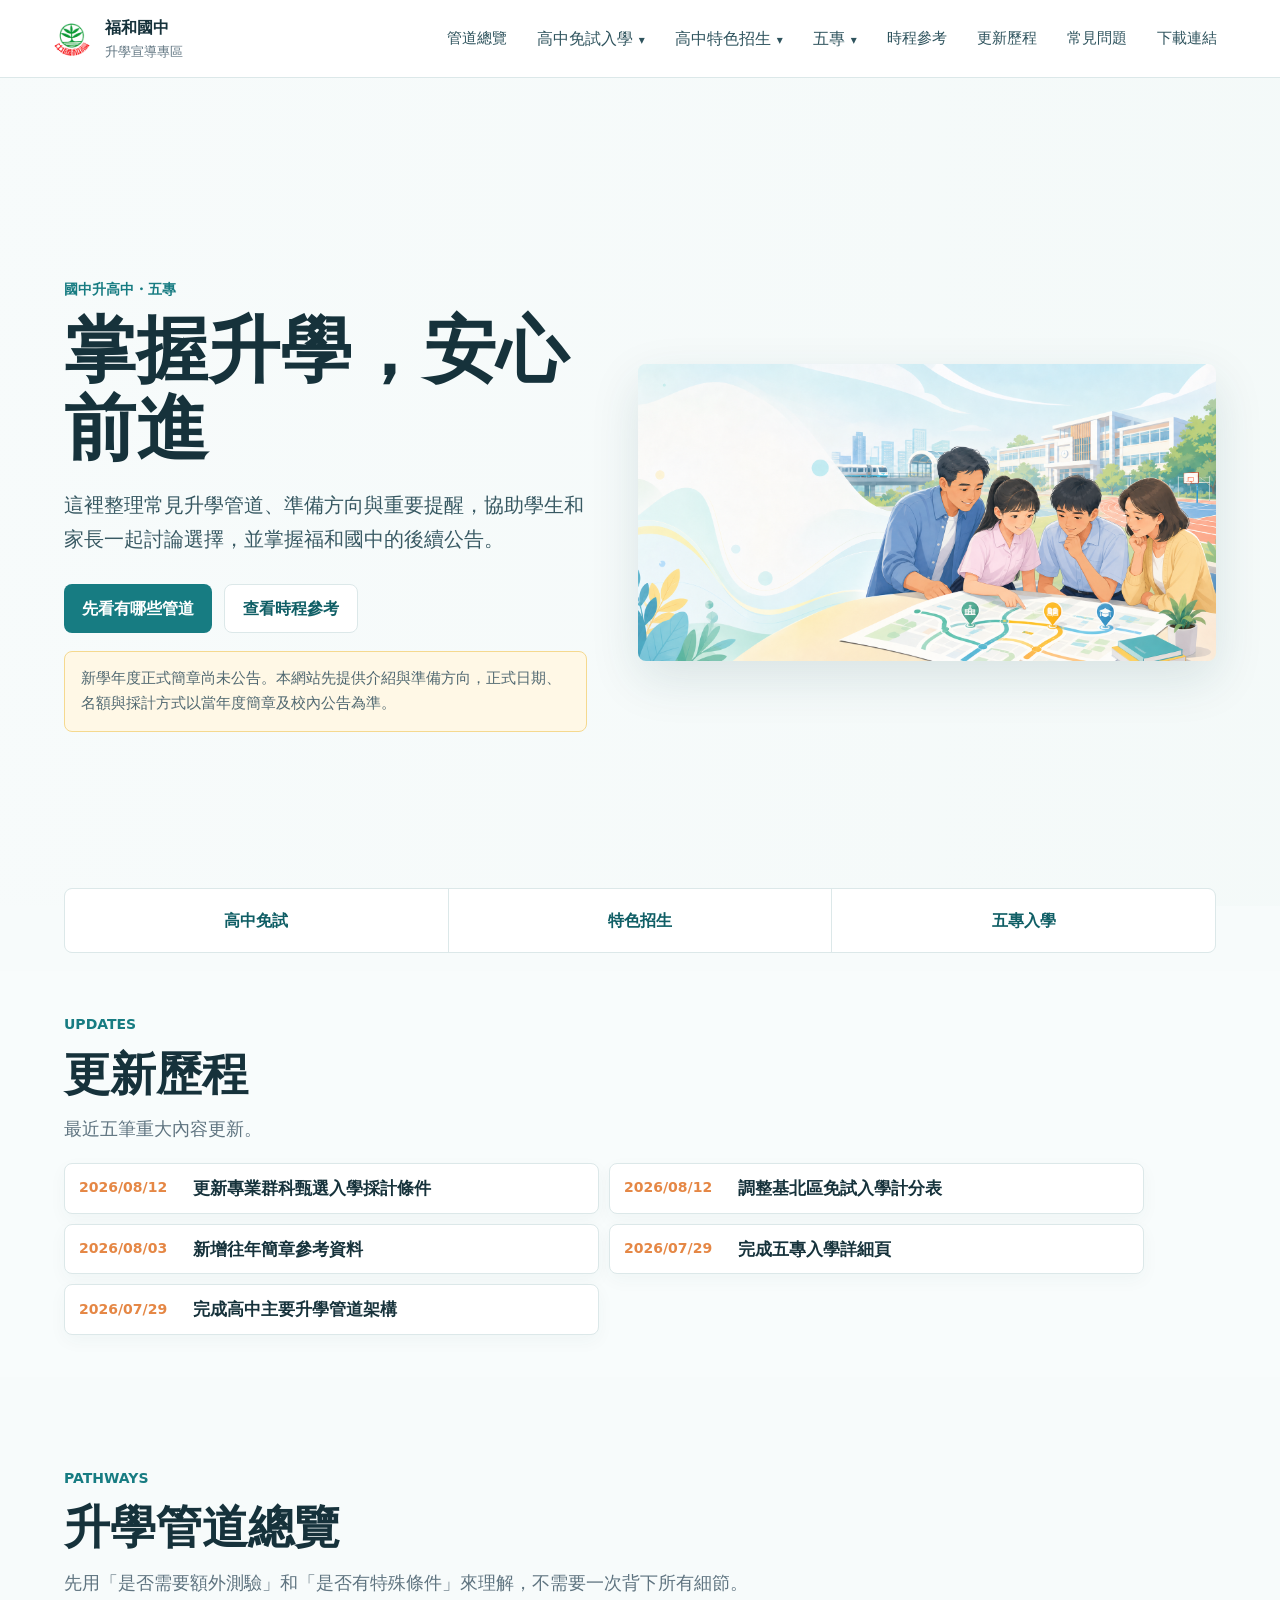
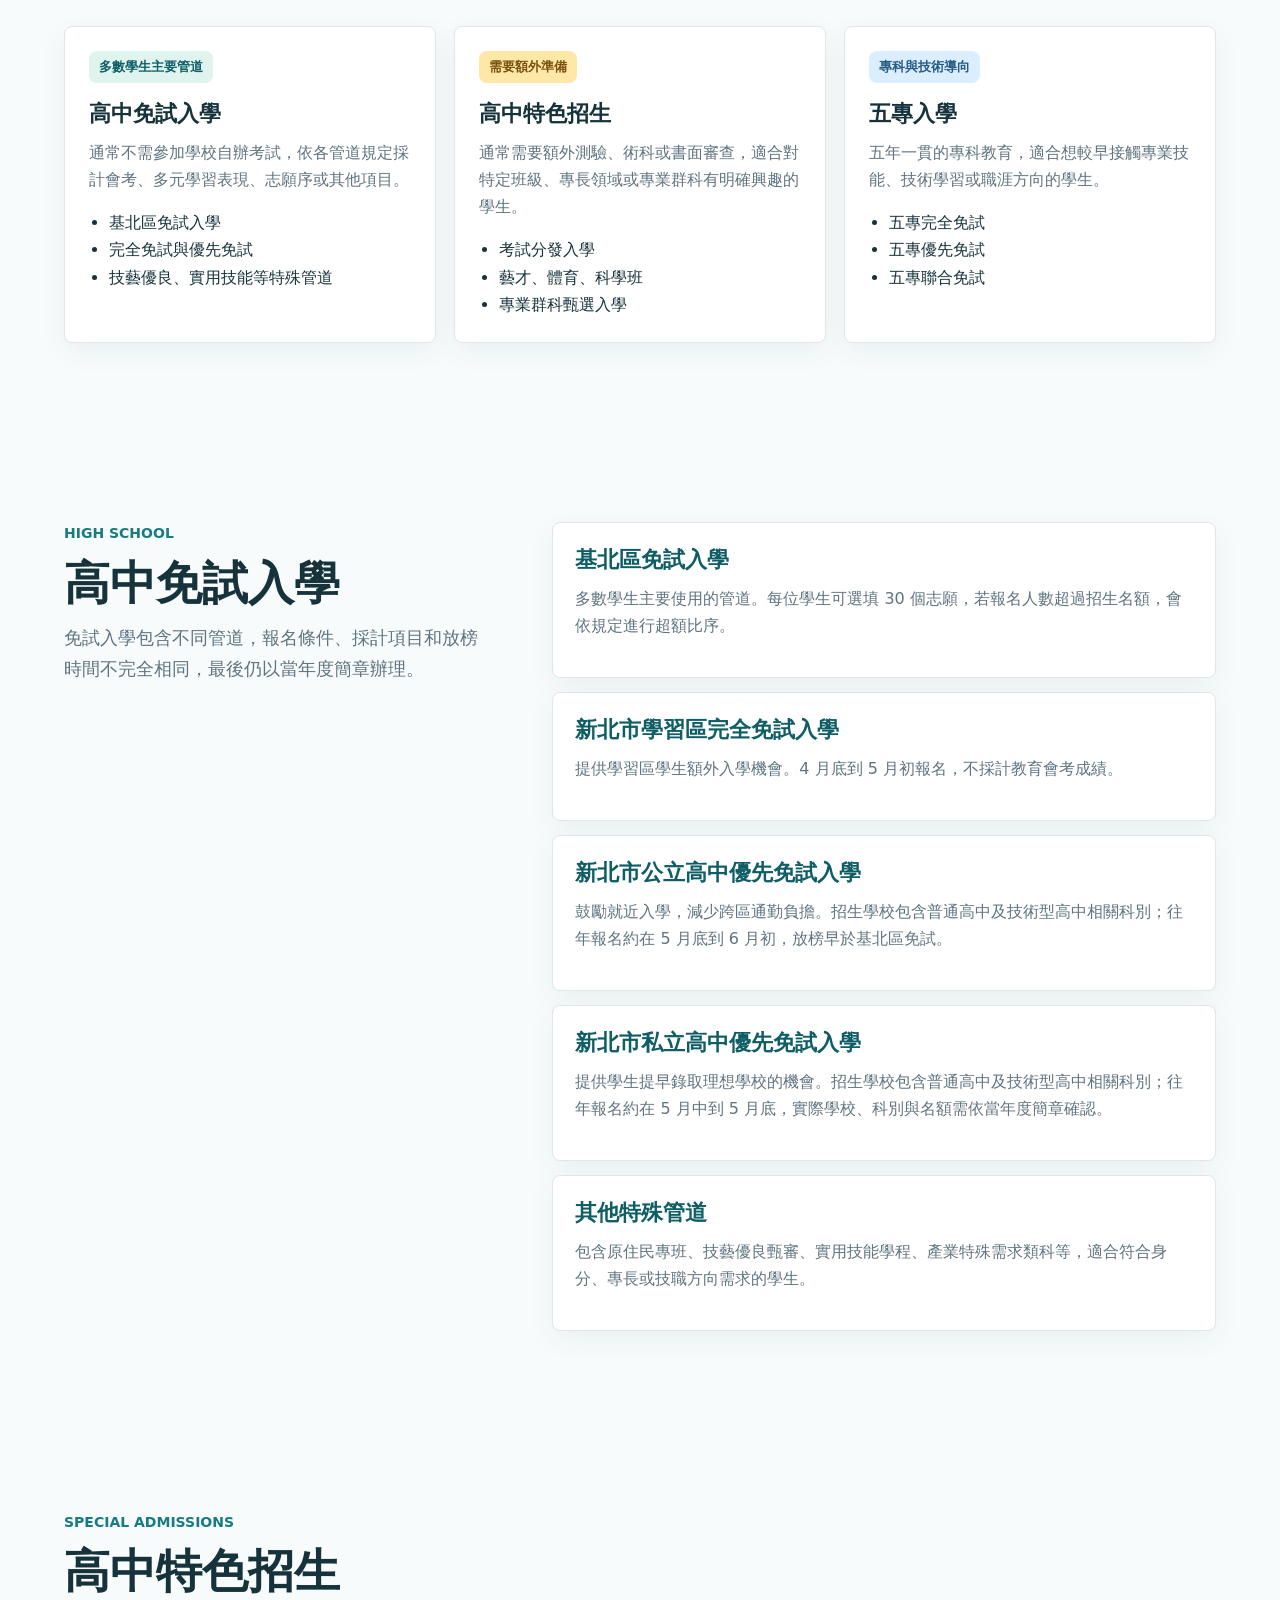
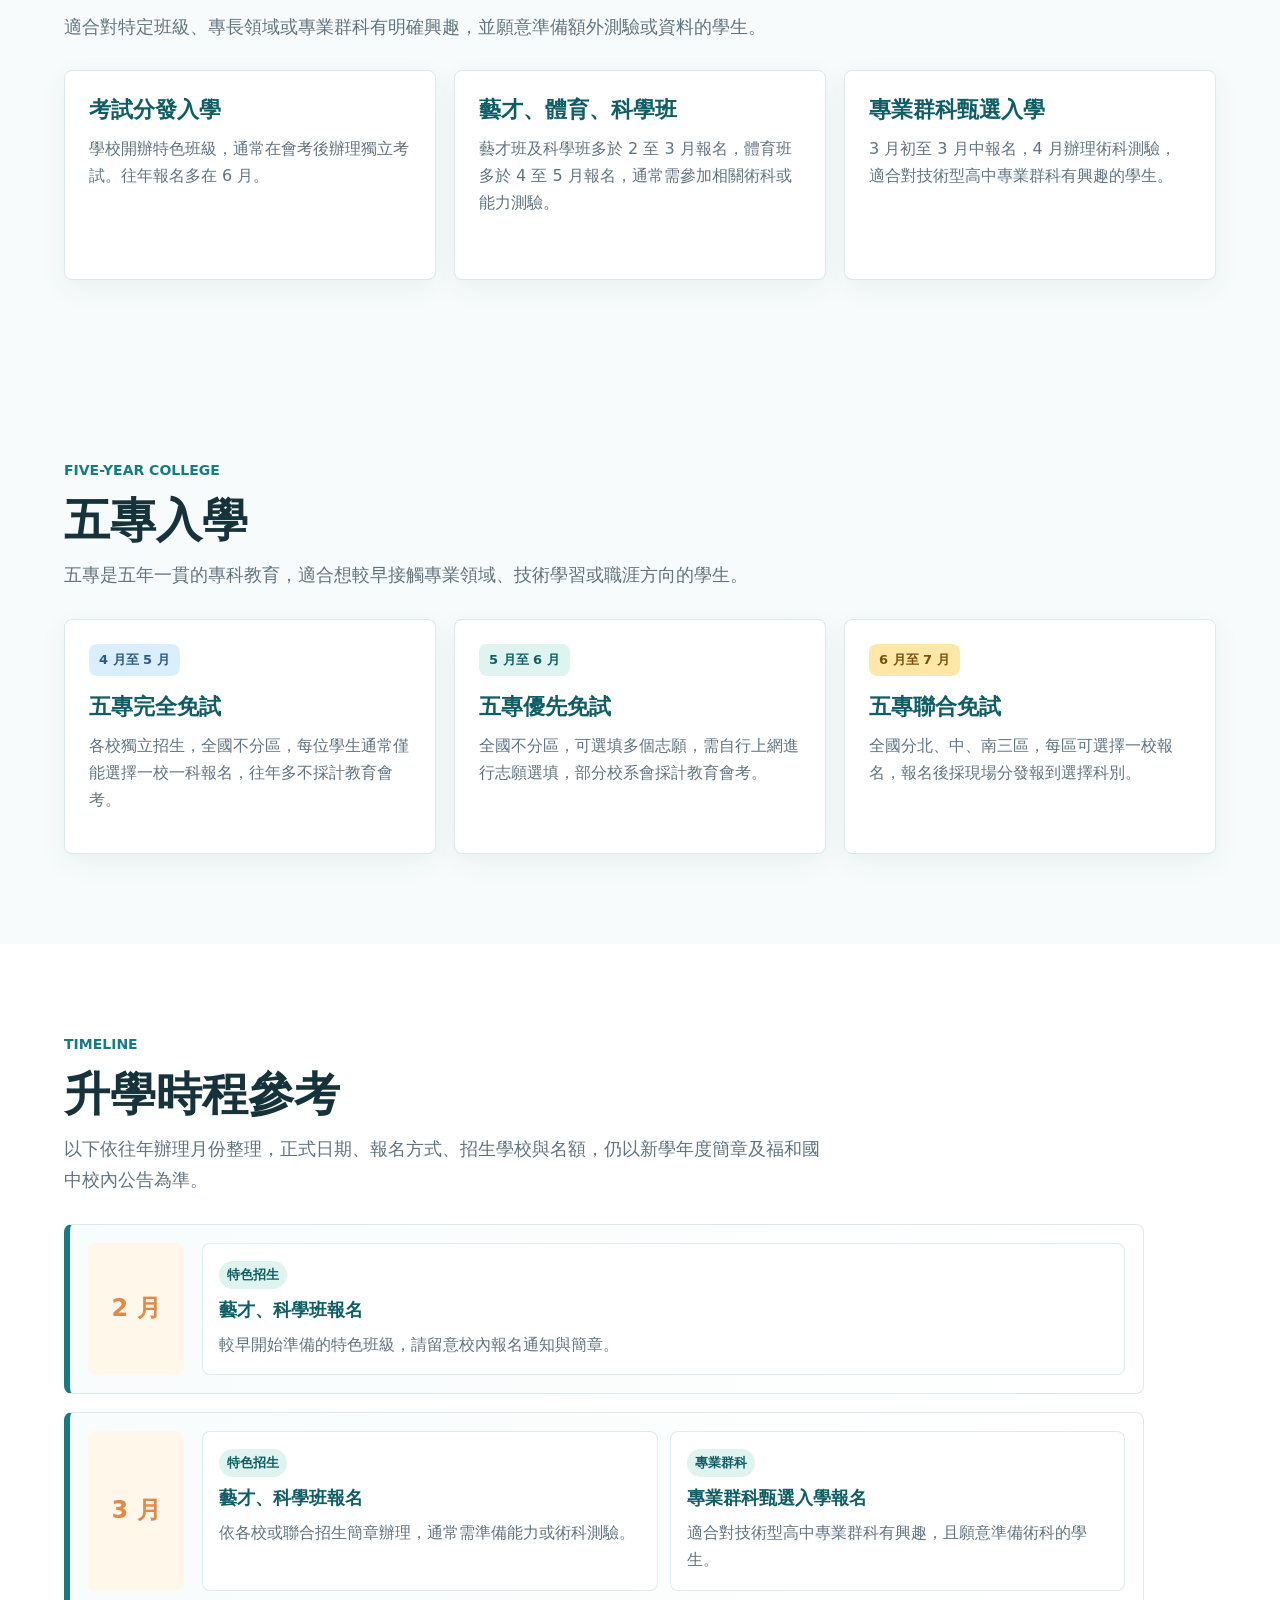
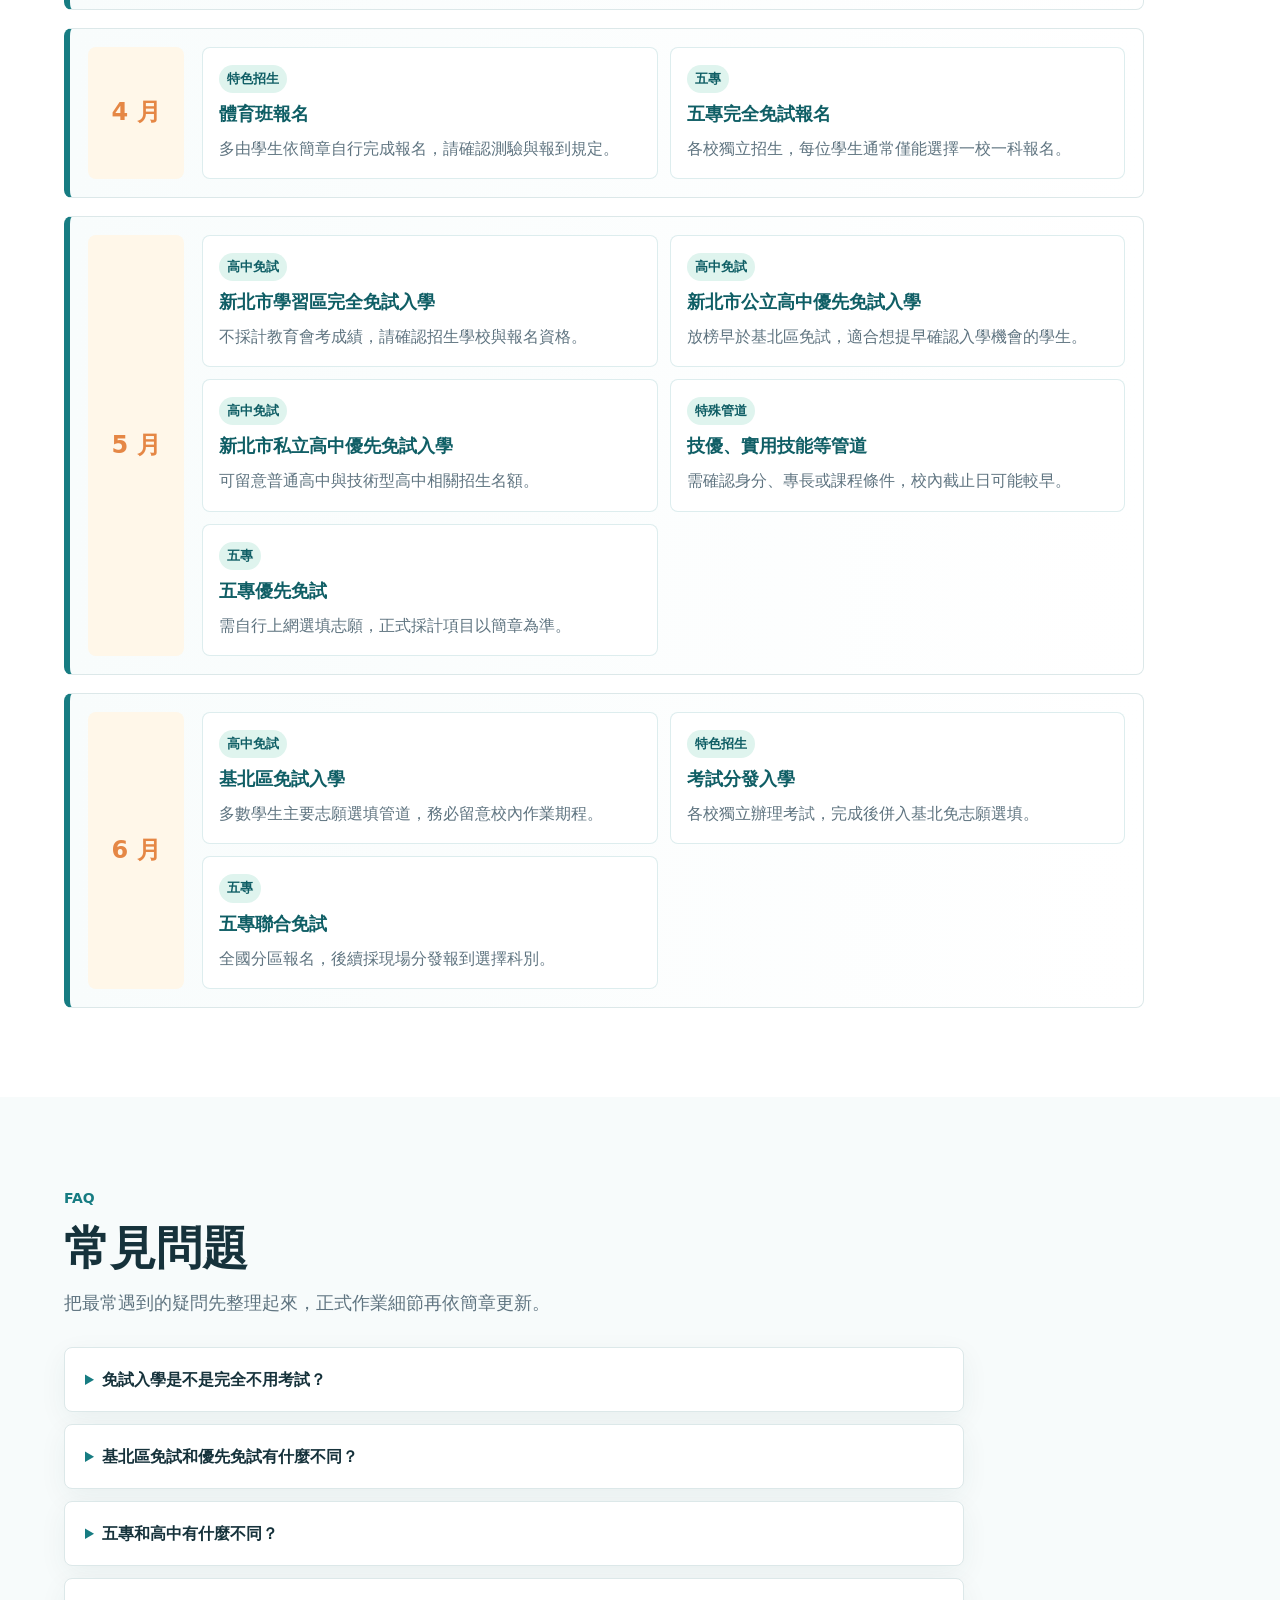
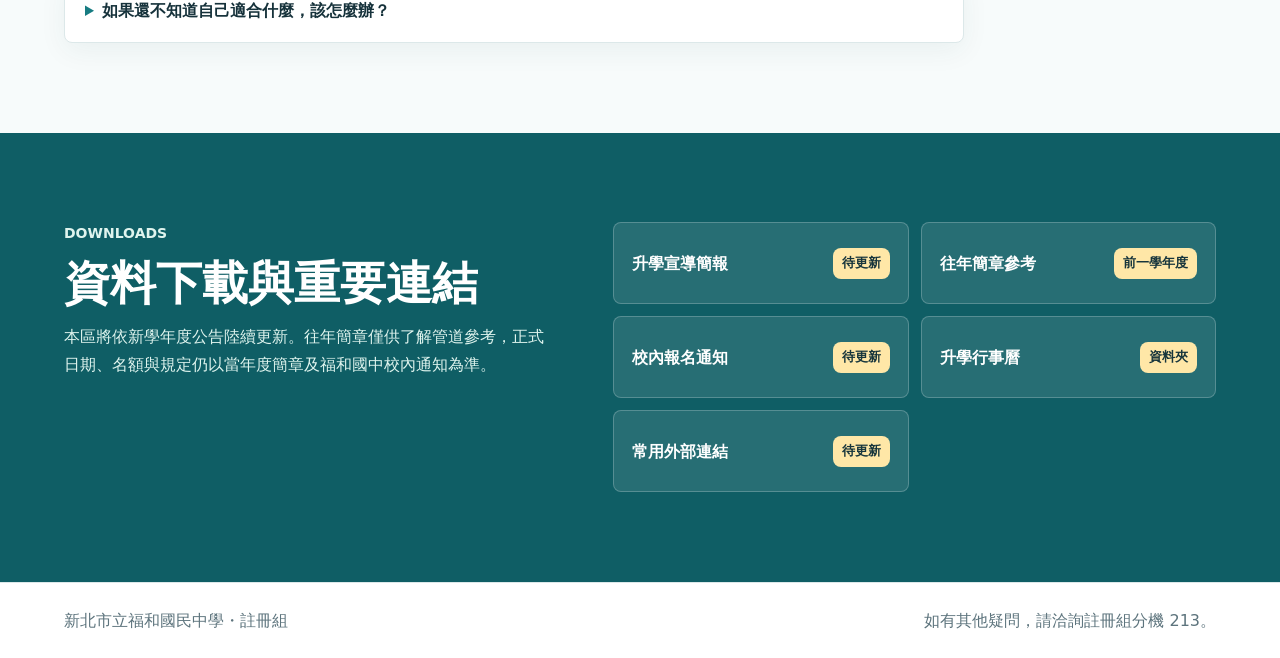
==== commit 2f1deee7: "update download" ====
--- a/index.html
+++ b/index.html
@@ -362,7 +362,7 @@
           <a href="#" aria-disabled="true">升學宣導簡報<span>待更新</span></a>
           <a href="https://drive.google.com/drive/u/0/folders/1i0nspCQIE1HU7EPEcooNxf0yfDHNIeZe" target="_blank" rel="noopener">往年簡章參考<span>前一學年度</span></a>
           <a href="#" aria-disabled="true">校內報名通知<span>待更新</span></a>
-          <a href="#" aria-disabled="true">升學行事曆<span>待更新</span></a>
+          <a href="https://drive.google.com/drive/folders/1Xf5ZR2CCI41YE4-HUJNZ5OLdWqQUwfVE?usp=drive_link" target="_blank" rel="noopener">升學行事曆<span>資料夾</span></a>
           <a href="#" aria-disabled="true">常用外部連結<span>待更新</span></a>
         </div>
       </section>
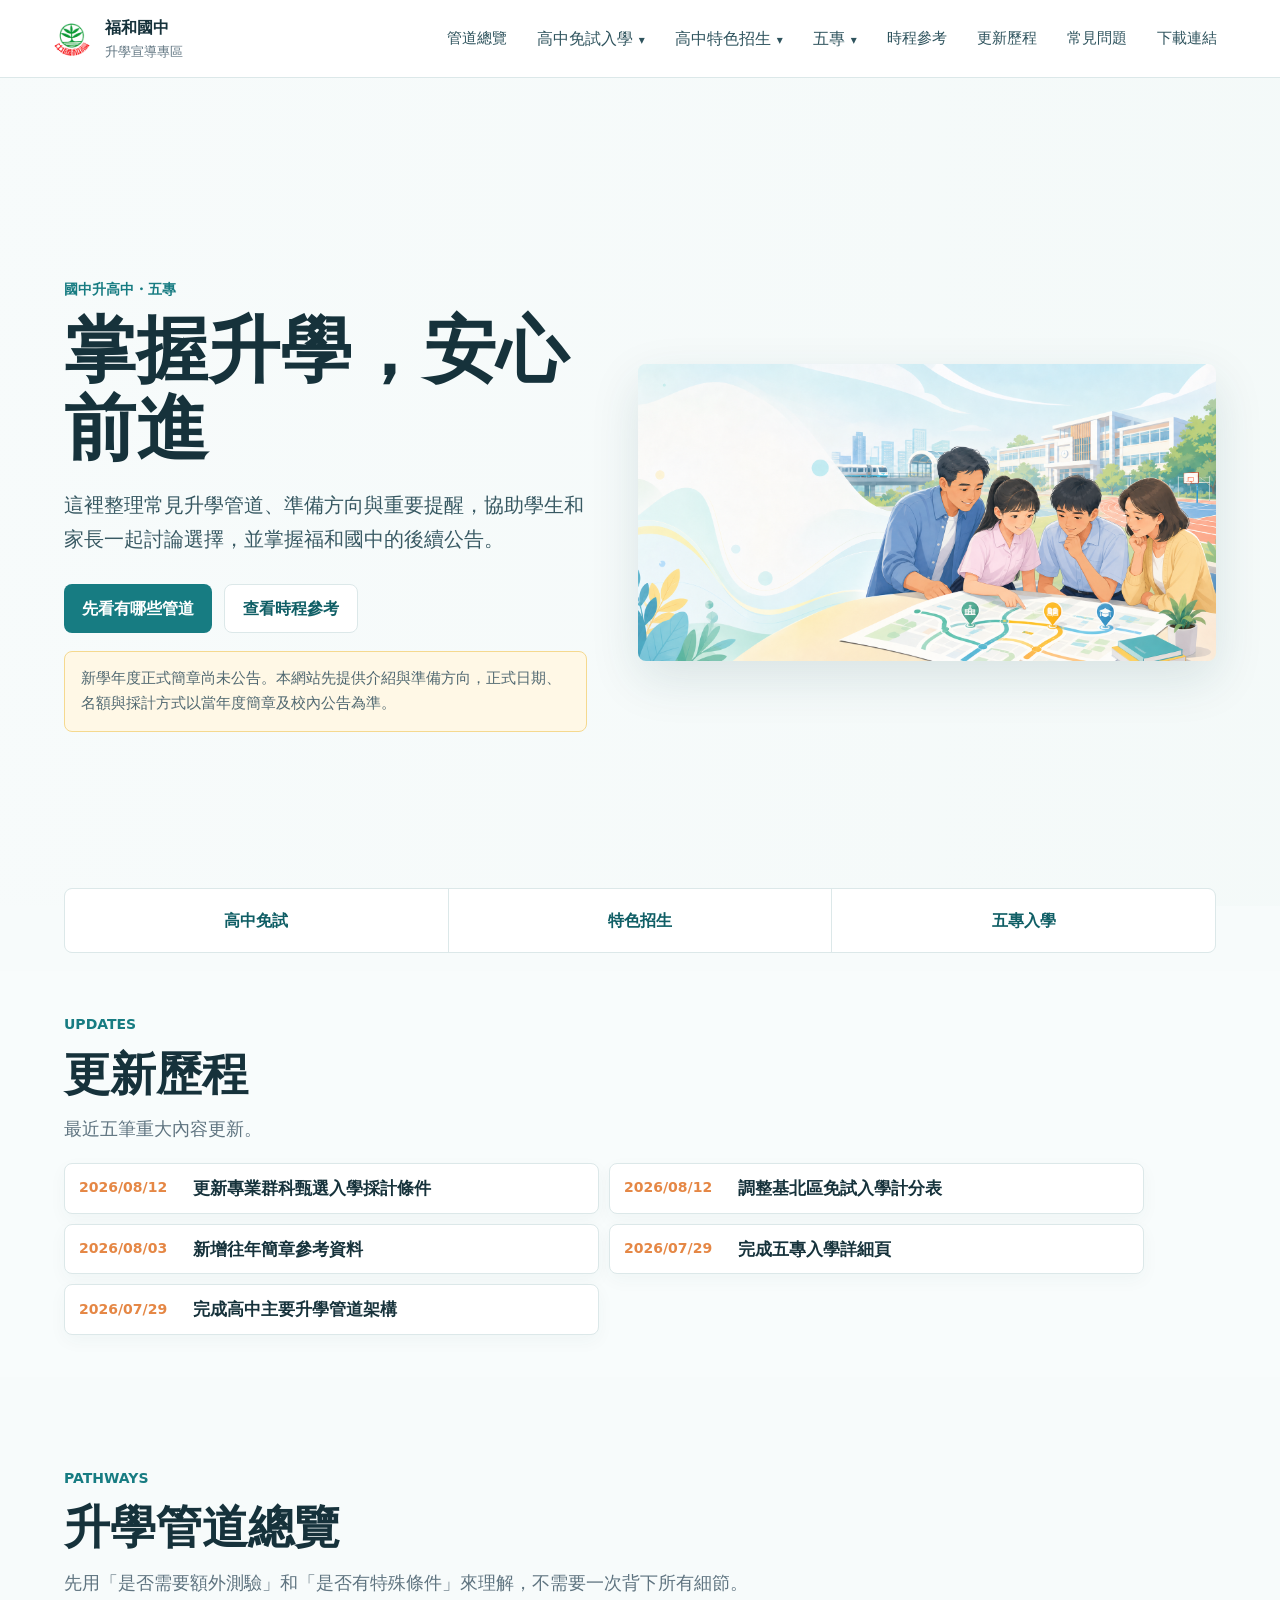
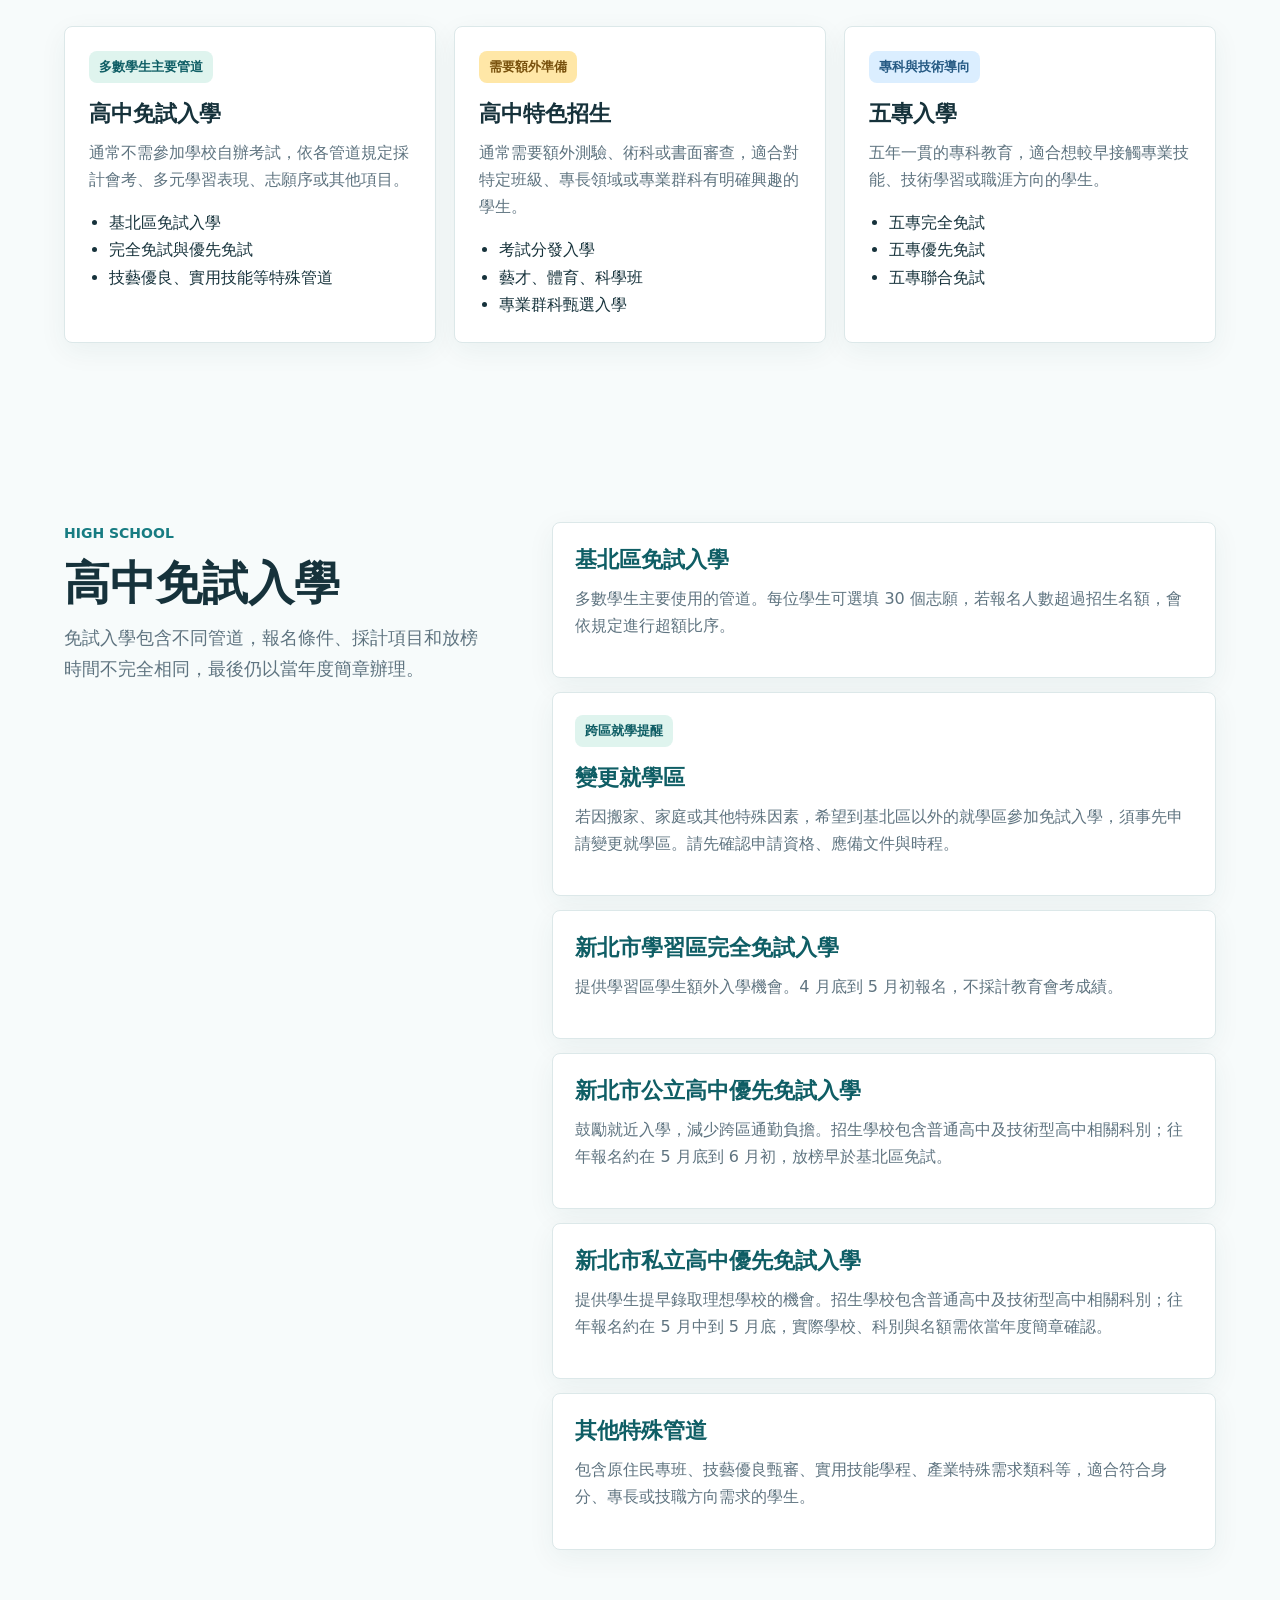
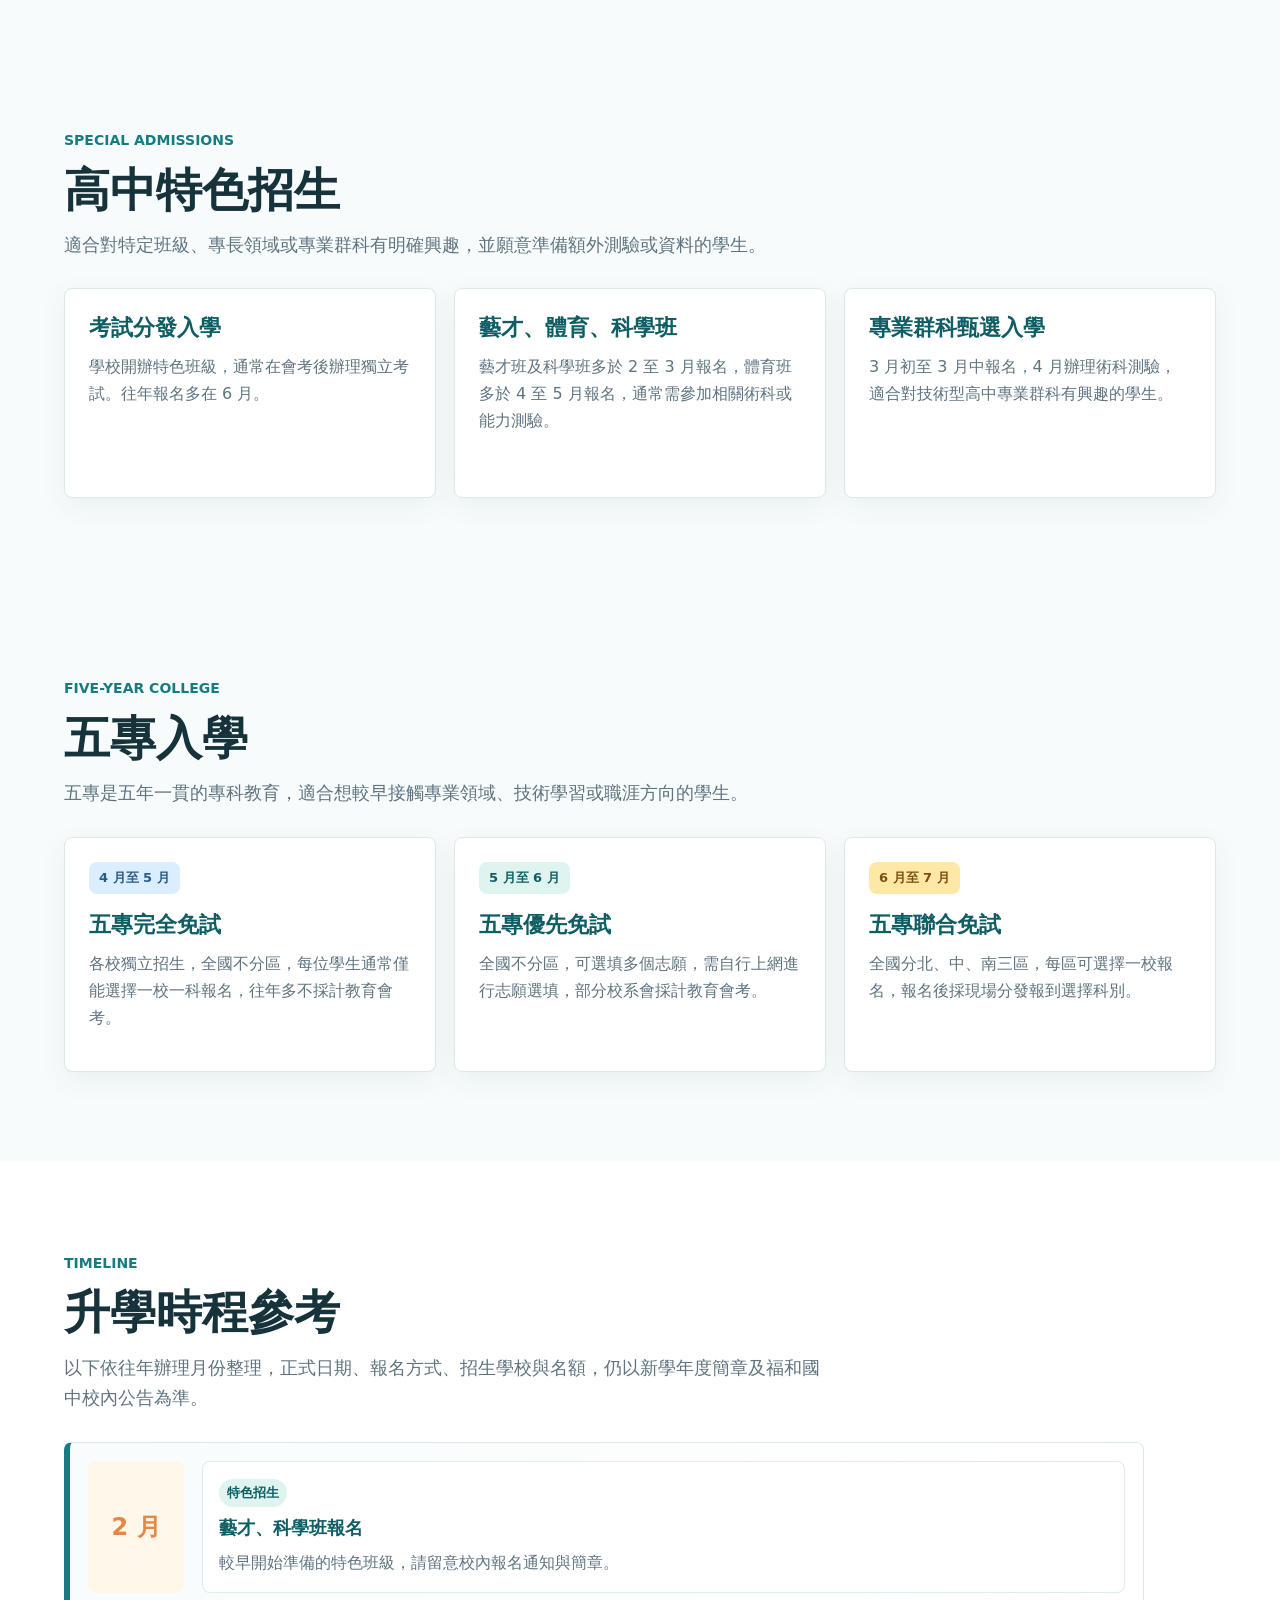
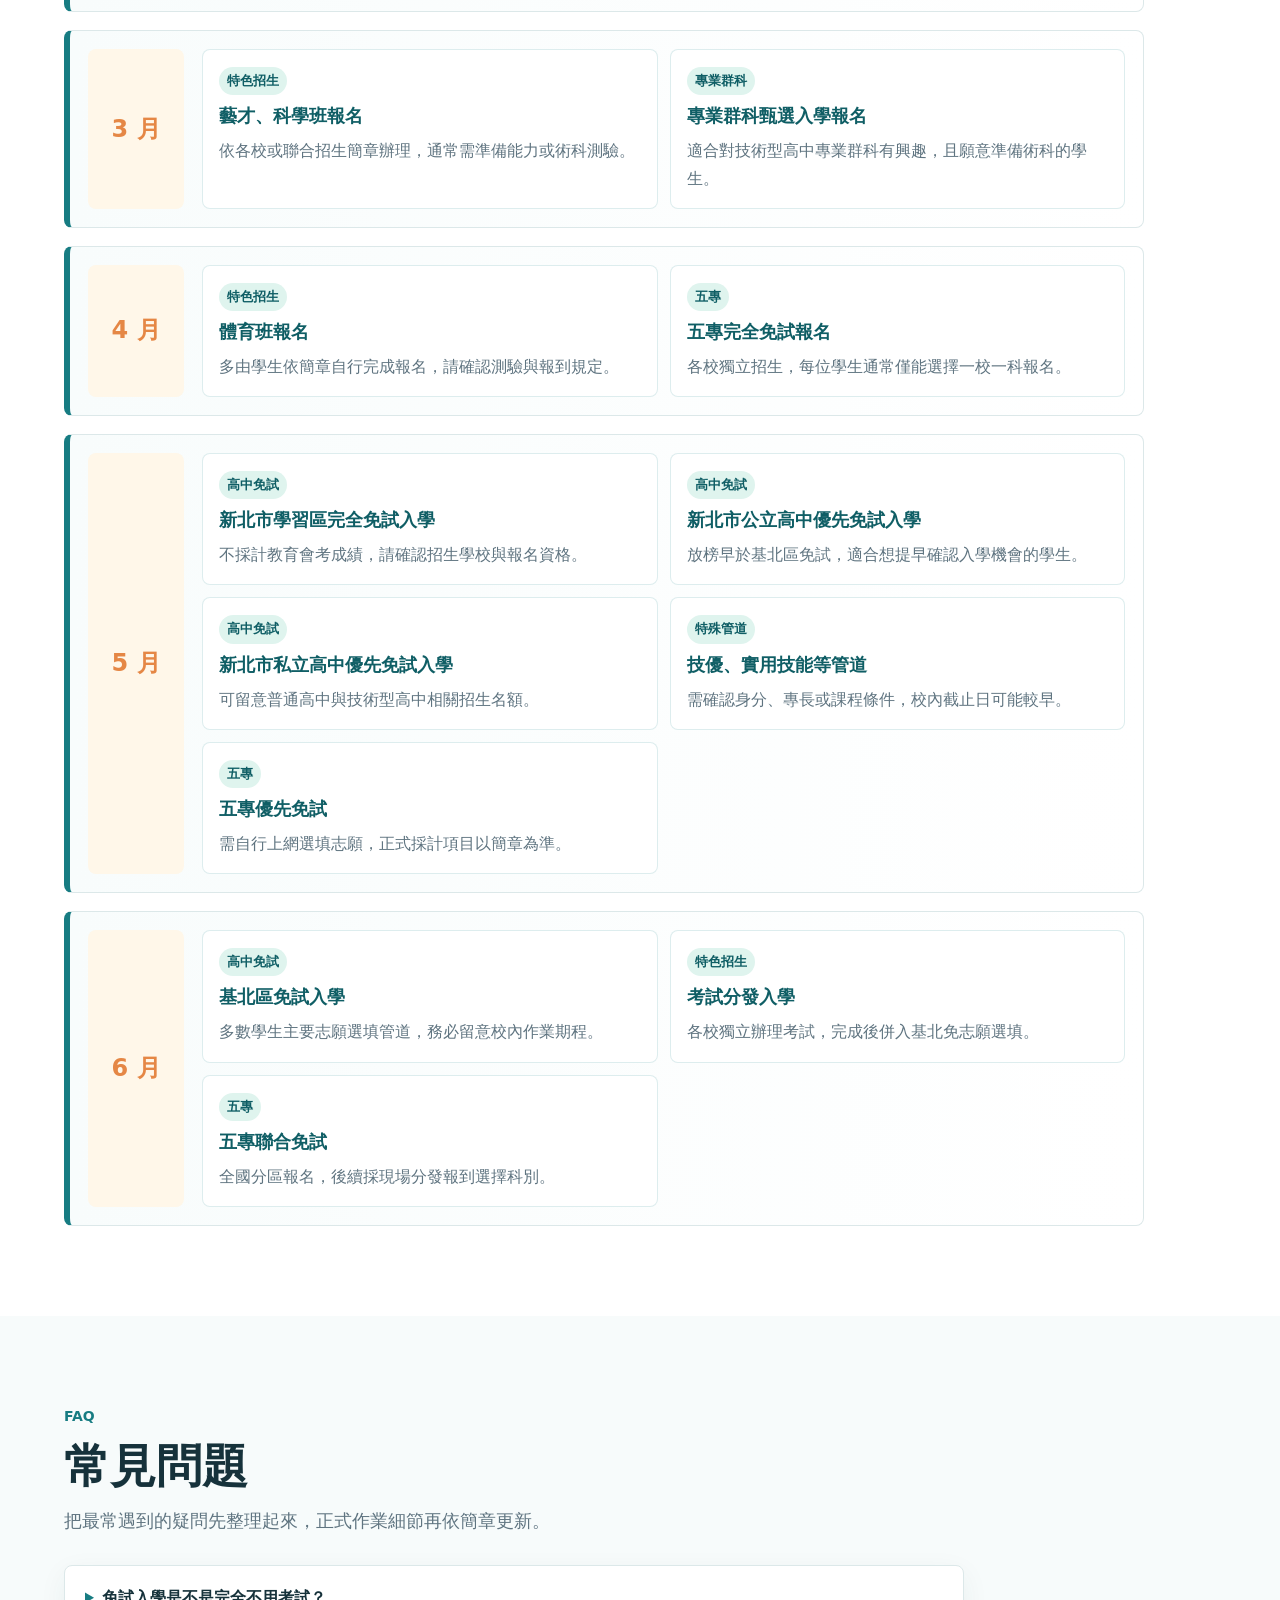
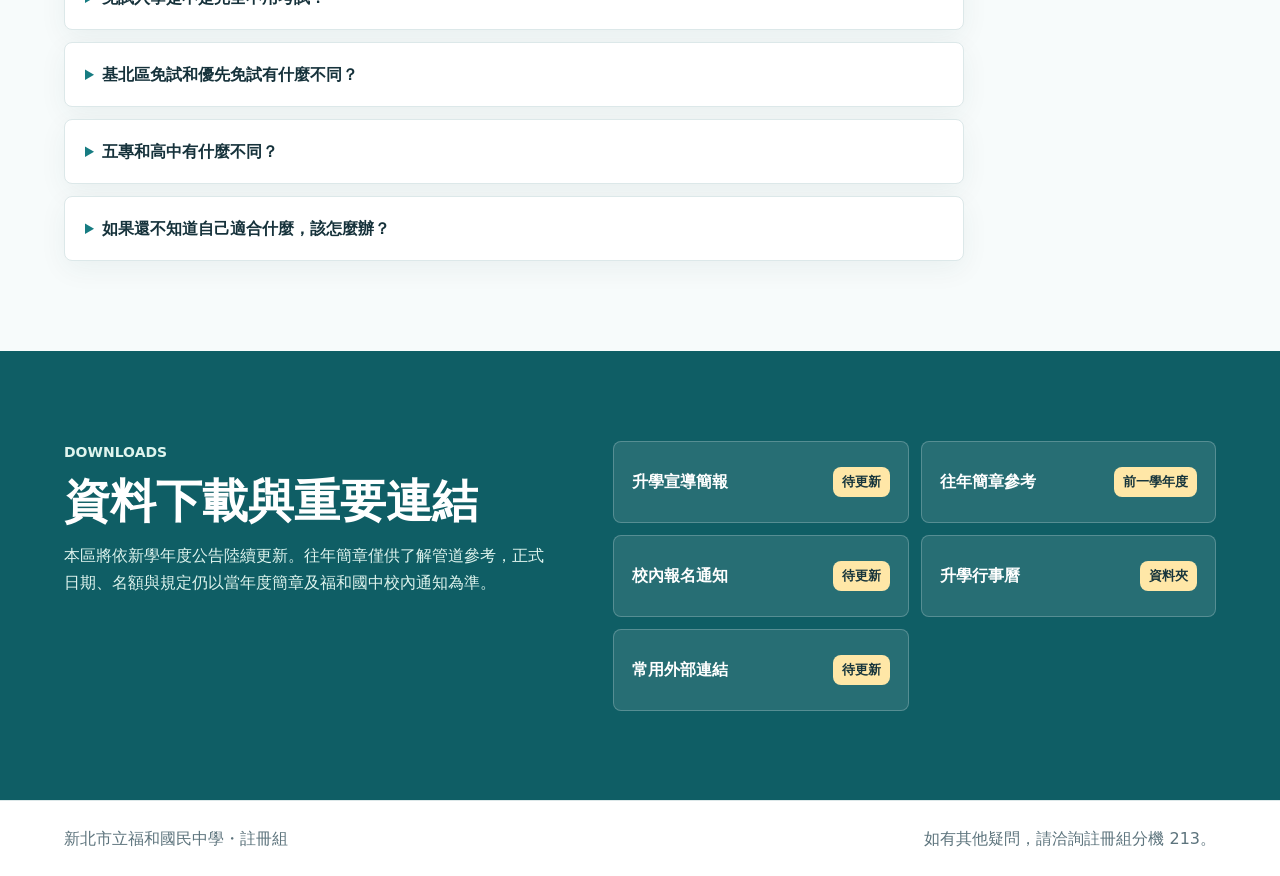
==== commit 1a621906: "新增變更就學區說明頁" ====
--- a/index.html
+++ b/index.html
@@ -22,6 +22,7 @@
           <button class="nav-menu-button" type="button" aria-expanded="false">高中免試入學</button>
           <div class="nav-menu">
             <a href="beiji.html">基北區免試入學</a>
+            <a href="change-district.html">變更就學區（跨區申請）</a>
             <a href="learning-area.html">新北市學習區完全免試入學</a>
             <a href="public-priority.html">新北市公立高中優先免試入學</a>
             <a href="private-priority.html">新北市私立高中優先免試入學</a>
@@ -159,6 +160,11 @@
           <article>
             <h3><a href="beiji.html">基北區免試入學</a></h3>
             <p>多數學生主要使用的管道。每位學生可選填 30 個志願，若報名人數超過招生名額，會依規定進行超額比序。</p>
+          </article>
+          <article>
+            <span class="tag calm">跨區就學提醒</span>
+            <h3><a href="change-district.html">變更就學區</a></h3>
+            <p>若因搬家、家庭或其他特殊因素，希望到基北區以外的就學區參加免試入學，須事先申請變更就學區。請先確認申請資格、應備文件與時程。</p>
           </article>
           <article>
             <h3><a href="learning-area.html">新北市學習區完全免試入學</a></h3>
--- a/styles.css
+++ b/styles.css
@@ -921,6 +921,111 @@
   font-size: clamp(28px, 3.5vw, 40px);
 }
 
+.district-page .page-hero h1 {
+  font-size: 48px;
+  line-height: 1.2;
+}
+
+.district-page .detail-section {
+  scroll-margin-top: 150px;
+  min-width: 0;
+}
+
+.district-page .detail-section > h2 {
+  font-size: 30px;
+}
+
+.district-requirements {
+  margin: 24px 0 0;
+  padding: 0;
+  list-style: none;
+  border-top: 1px solid var(--line);
+}
+
+.district-requirements > li {
+  display: grid;
+  grid-template-columns: minmax(0, 1fr) minmax(0, 1fr);
+  gap: 24px;
+  padding: 24px 0;
+  border-bottom: 1px solid var(--line);
+}
+
+.district-reason {
+  display: flex;
+  align-items: flex-start;
+  gap: 14px;
+}
+
+.district-number {
+  display: grid;
+  flex: 0 0 38px;
+  height: 38px;
+  place-items: center;
+  border-radius: 8px;
+  color: var(--teal-dark);
+  background: var(--mint);
+  font-weight: 800;
+}
+
+.district-reason h3 {
+  font-size: 20px;
+}
+
+.district-reason p,
+.district-documents p,
+.district-documents ul,
+.district-reminder p {
+  margin-bottom: 0;
+  color: var(--muted);
+}
+
+.district-documents h4 {
+  margin: 0 0 8px;
+  color: var(--teal-dark);
+  font-size: 16px;
+}
+
+.district-documents ul {
+  margin-top: 0;
+  padding-left: 20px;
+}
+
+.district-documents .notice {
+  margin-top: 14px;
+}
+
+.district-footnote,
+.district-contact {
+  margin: 20px 0 0;
+  color: var(--muted);
+}
+
+.district-reminder {
+  padding: 18px 20px;
+  border-left: 4px solid var(--teal);
+  background: var(--soft);
+}
+
+.district-reminder h3 {
+  color: var(--teal-dark);
+  font-size: 22px;
+}
+
+@media (max-width: 760px) {
+  .district-page .page-hero h1 {
+    font-size: 36px;
+  }
+
+  .district-requirements > li {
+    grid-template-columns: 1fr;
+    gap: 16px;
+  }
+
+  .district-documents {
+    padding-left: 52px;
+  }
+}
+
 .step-list {
   display: grid;
   gap: 12px;
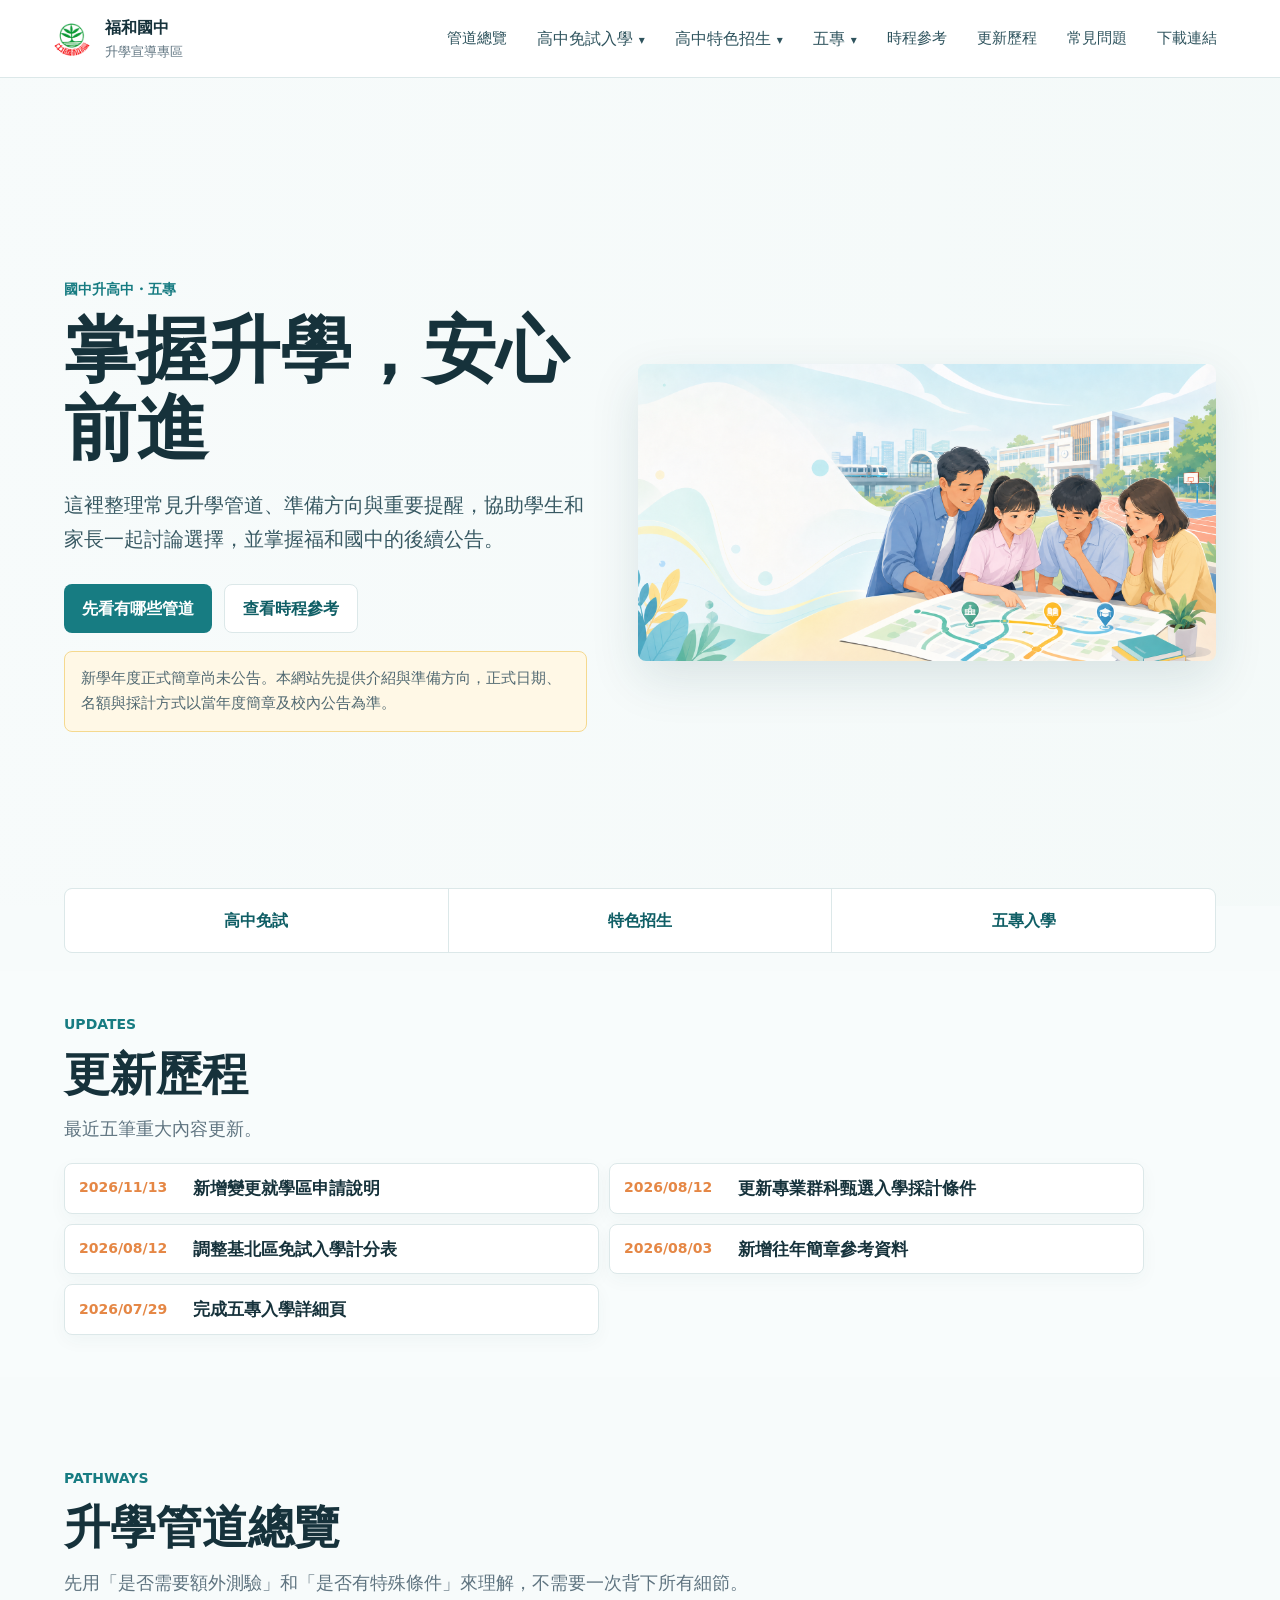
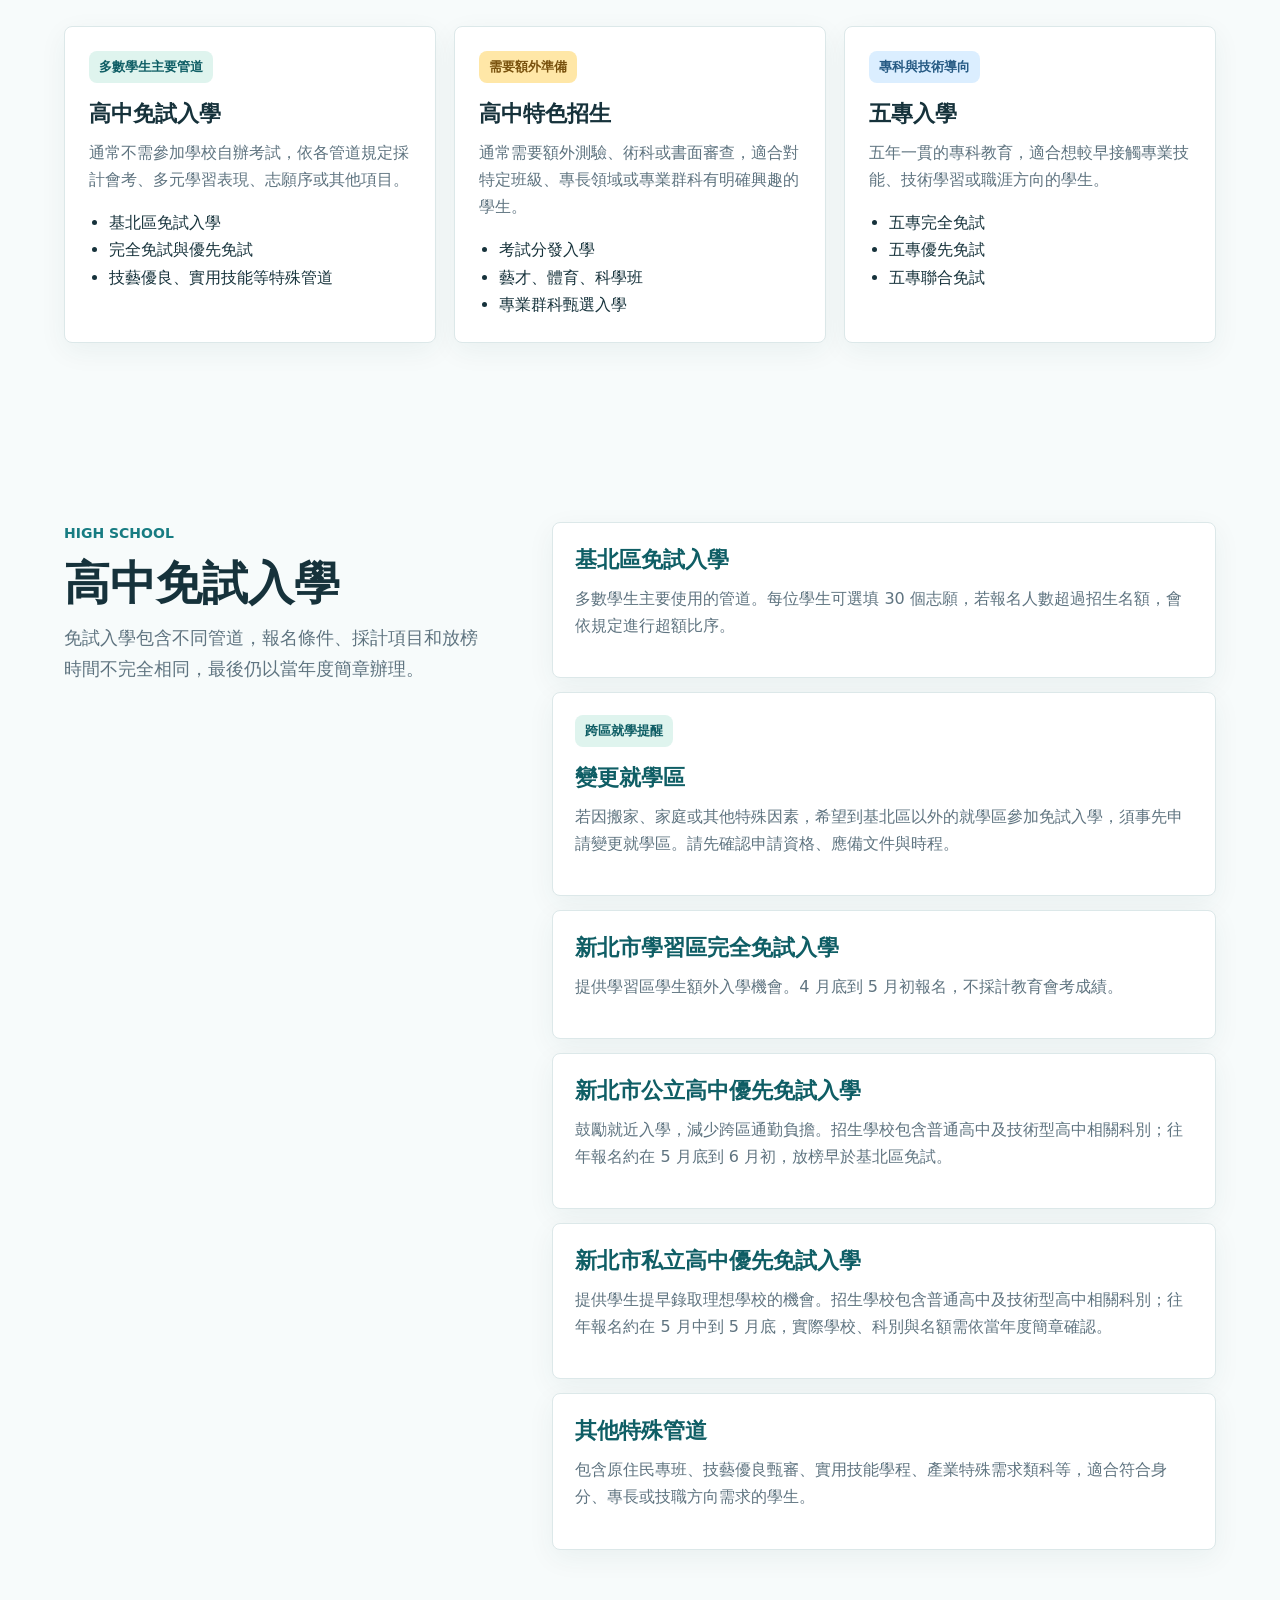
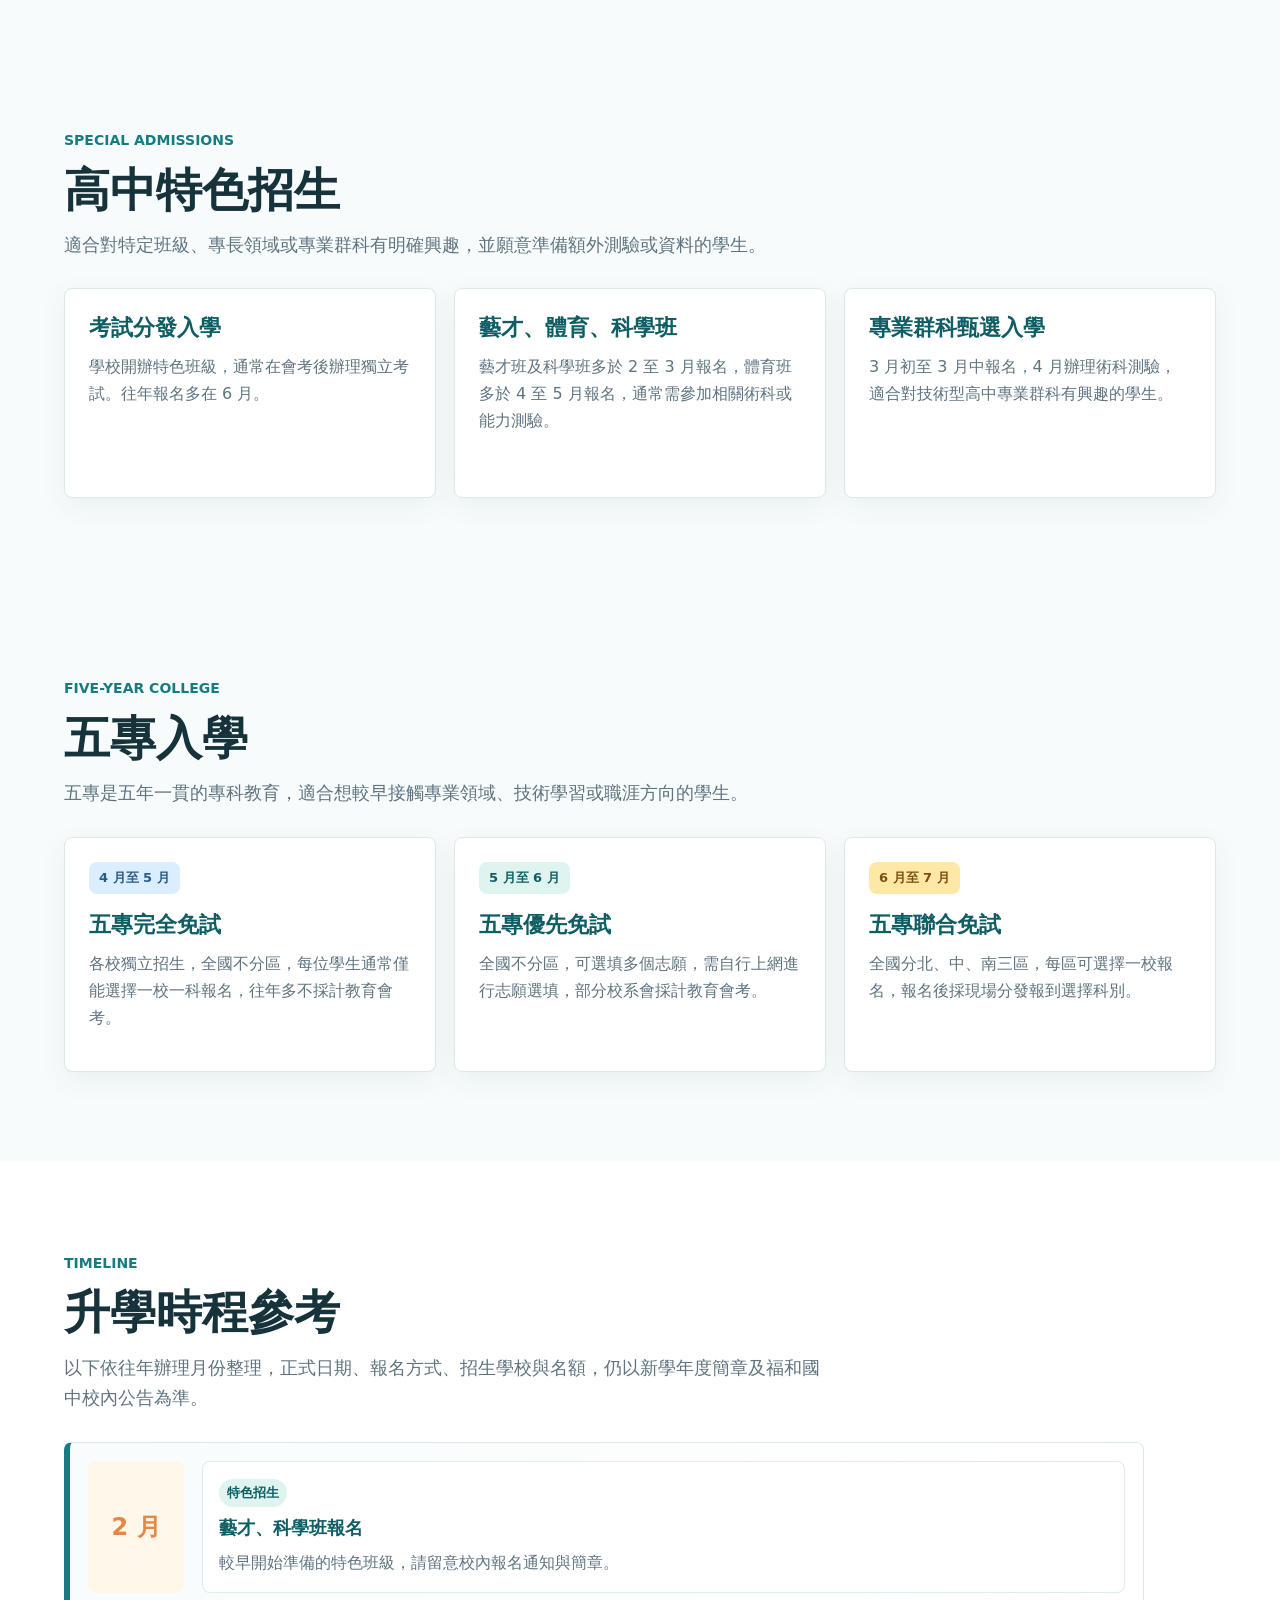
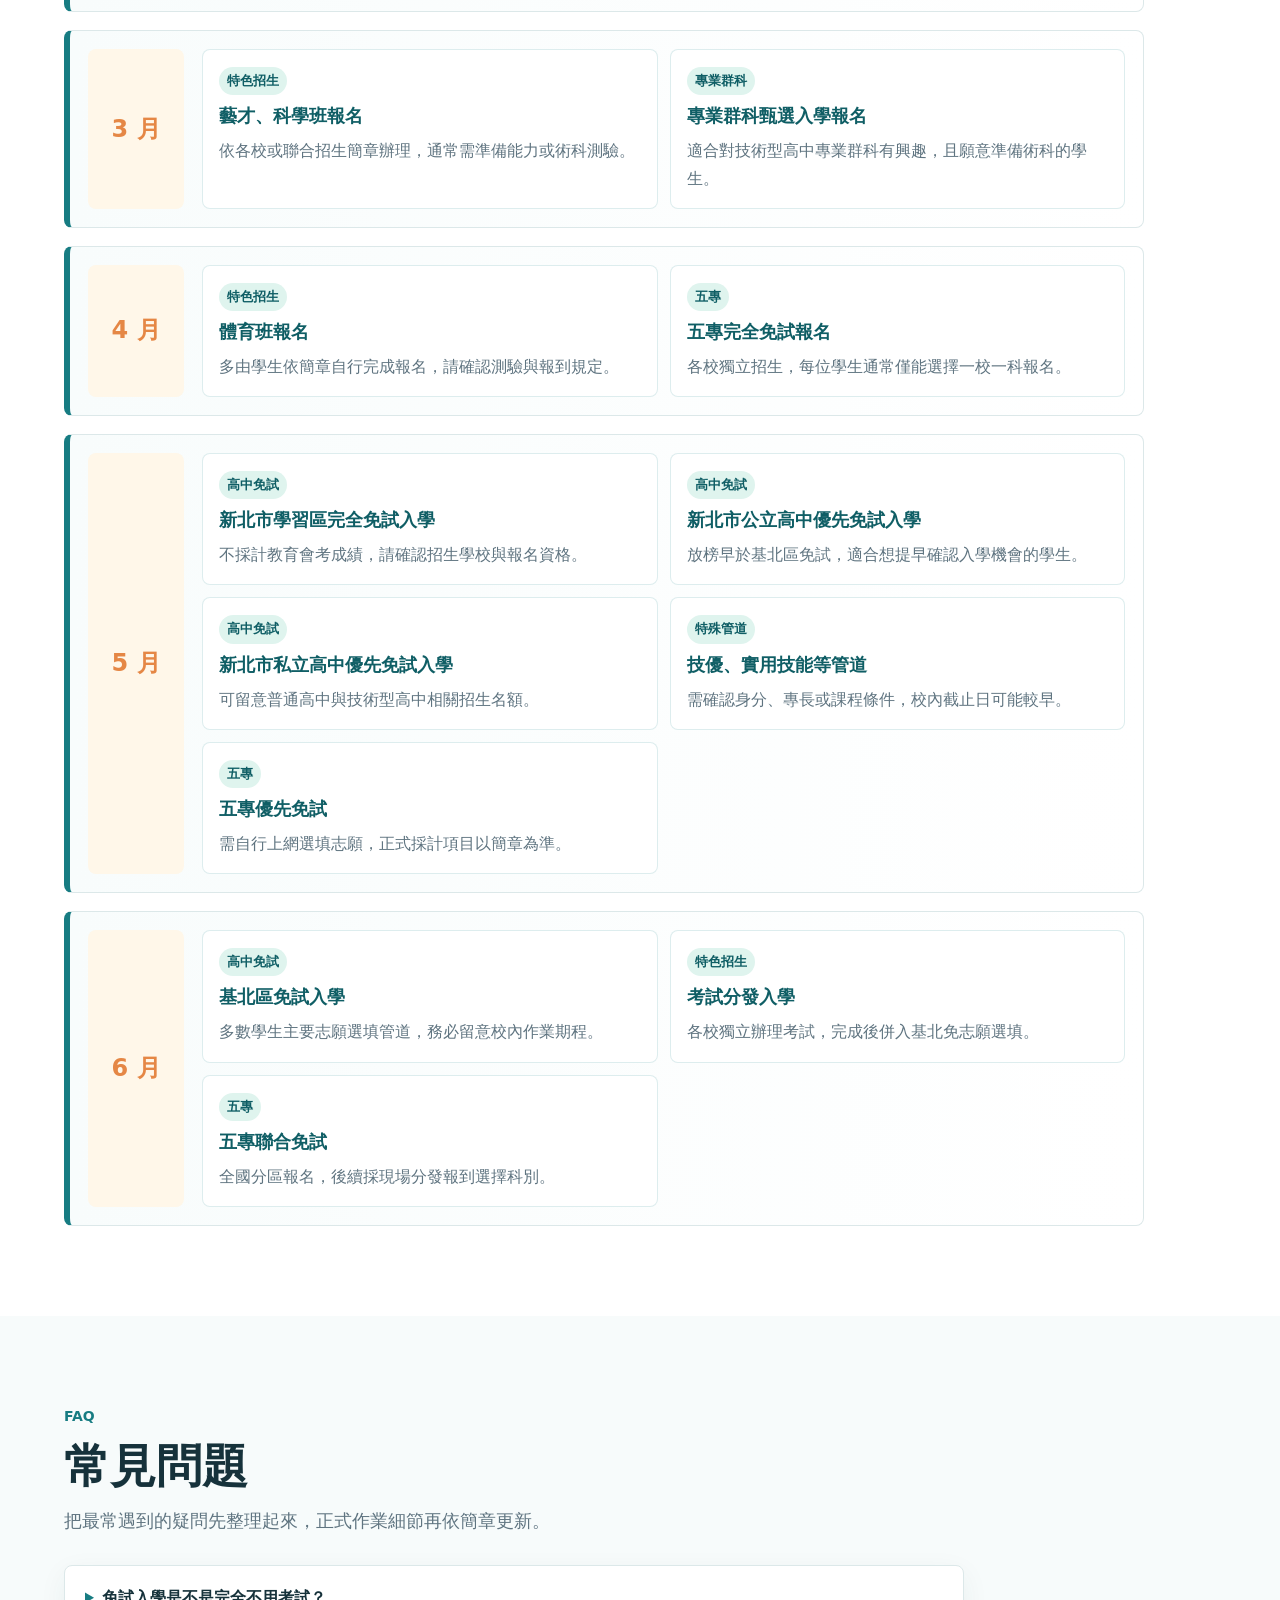
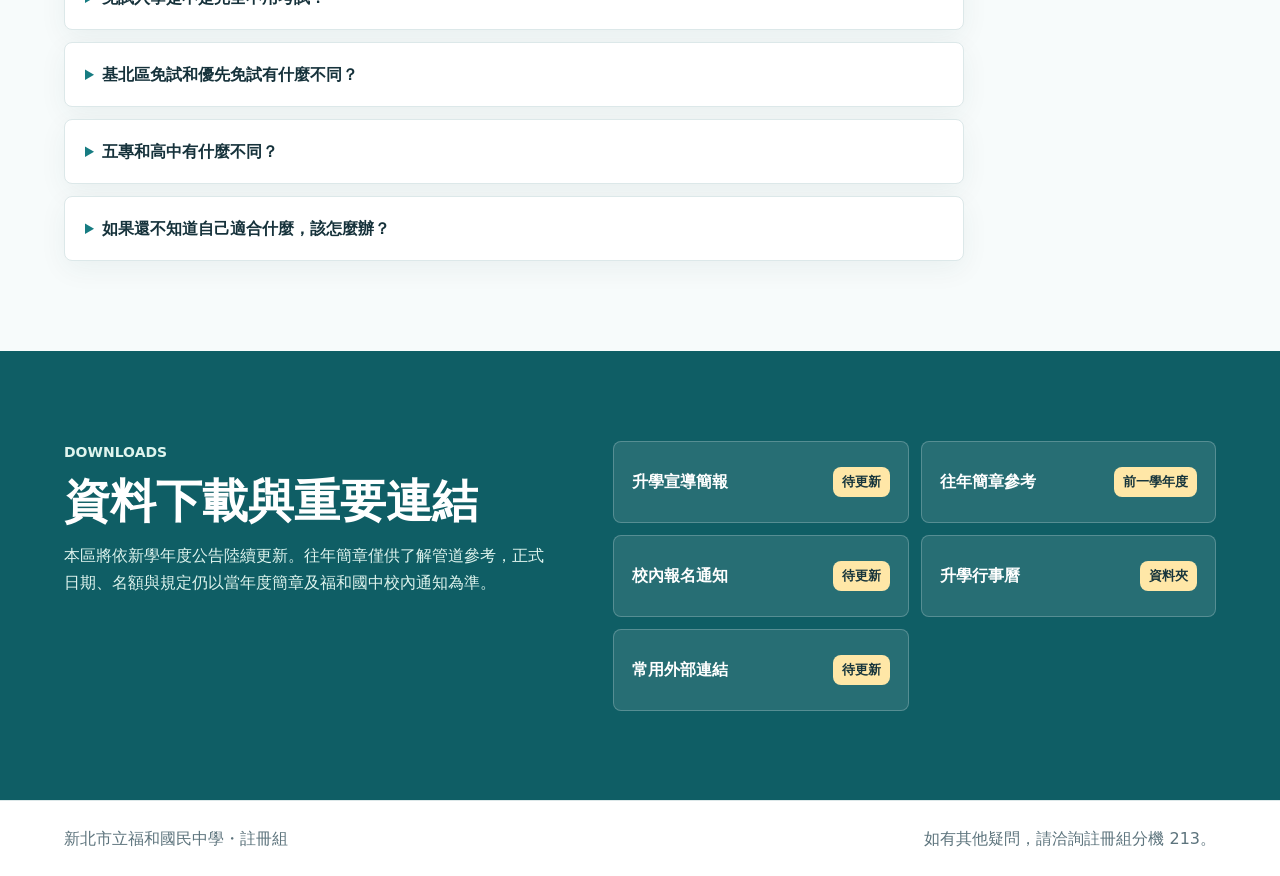
==== commit 27fde3f8: "Update index.html" ====
--- a/index.html
+++ b/index.html
@@ -87,6 +87,10 @@
         </div>
         <div class="update-list" aria-label="網站重大更新歷程">
           <article>
+            <time datetime="2026-11-13">2026/11/13</time>
+            <h3>新增變更就學區申請說明</h3>
+          </article>
+          <article>
             <time datetime="2026-08-12">2026/08/12</time>
             <h3>更新專業群科甄選入學採計條件</h3>
           </article>
@@ -101,10 +105,6 @@
           <article>
             <time datetime="2026-07-29">2026/07/29</time>
             <h3>完成五專入學詳細頁</h3>
-          </article>
-          <article>
-            <time datetime="2026-07-29">2026/07/29</time>
-            <h3>完成高中主要升學管道架構</h3>
           </article>
         </div>
       </section>
